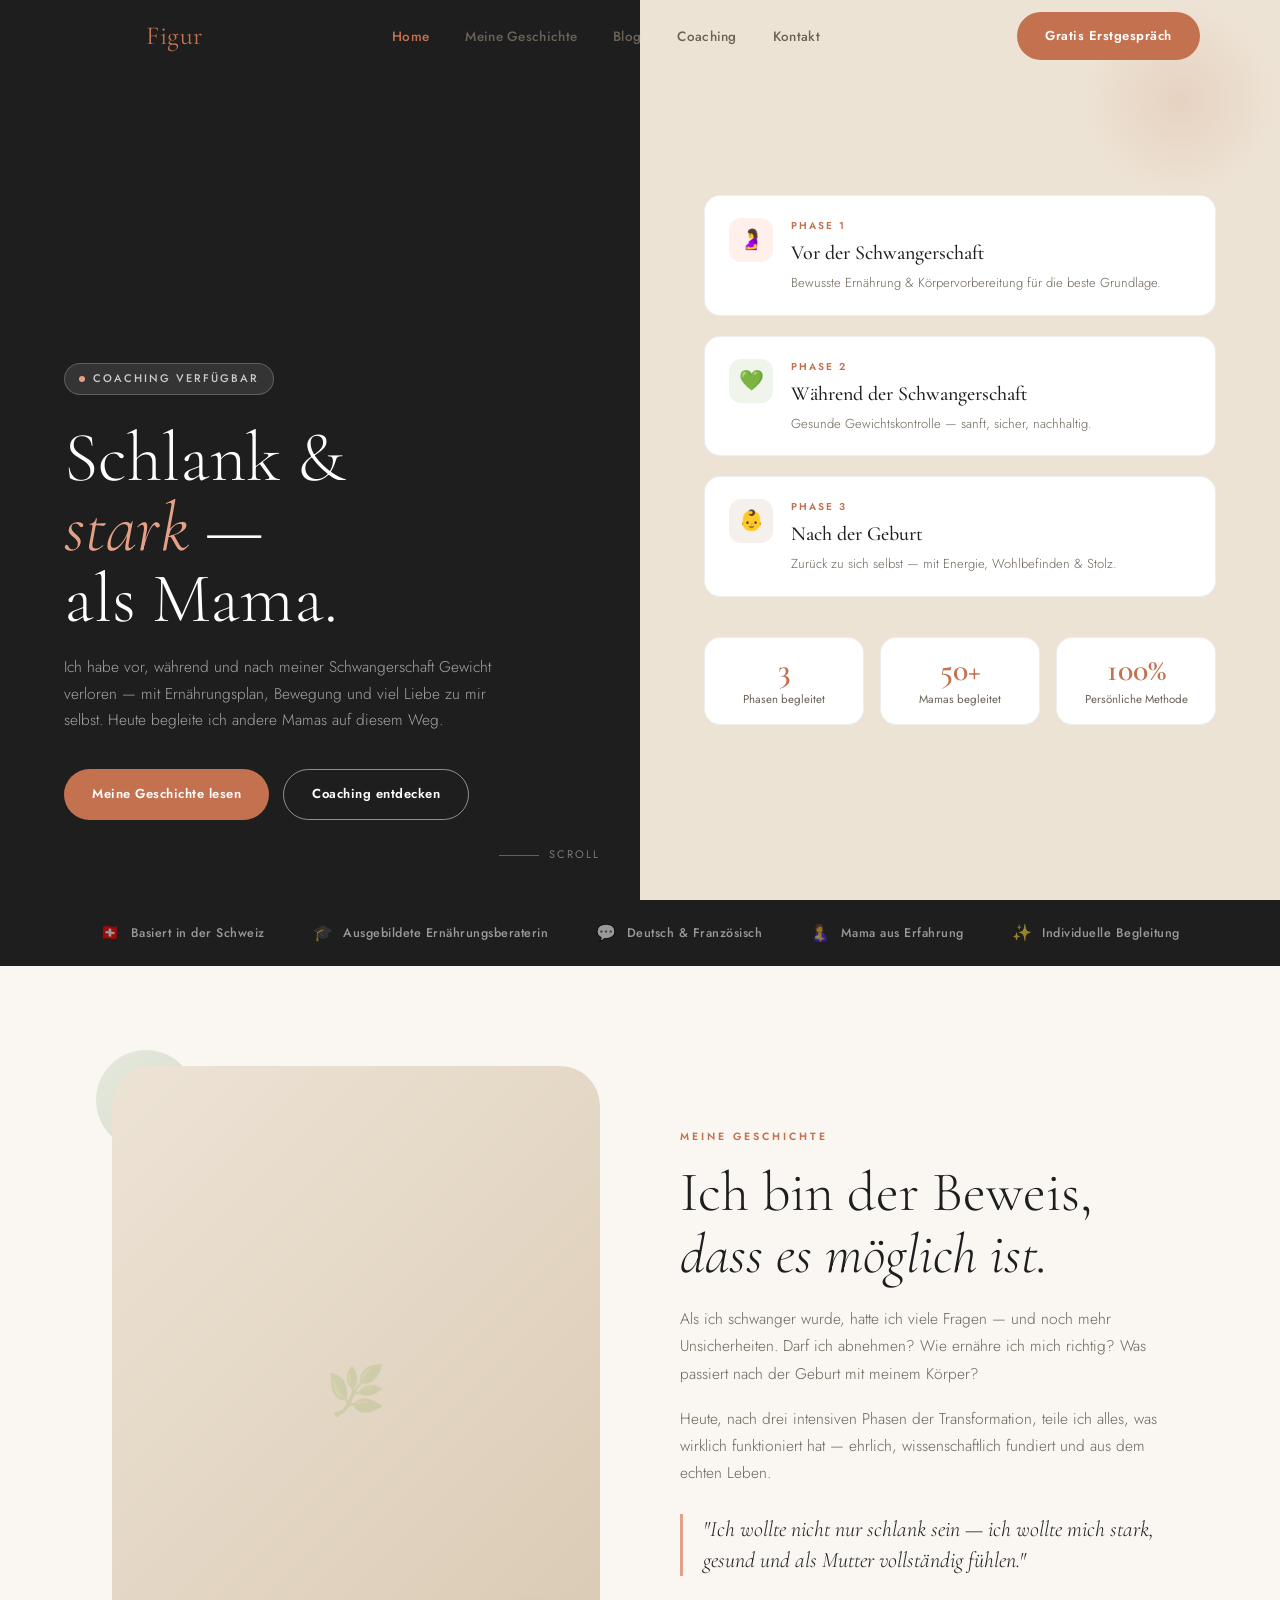
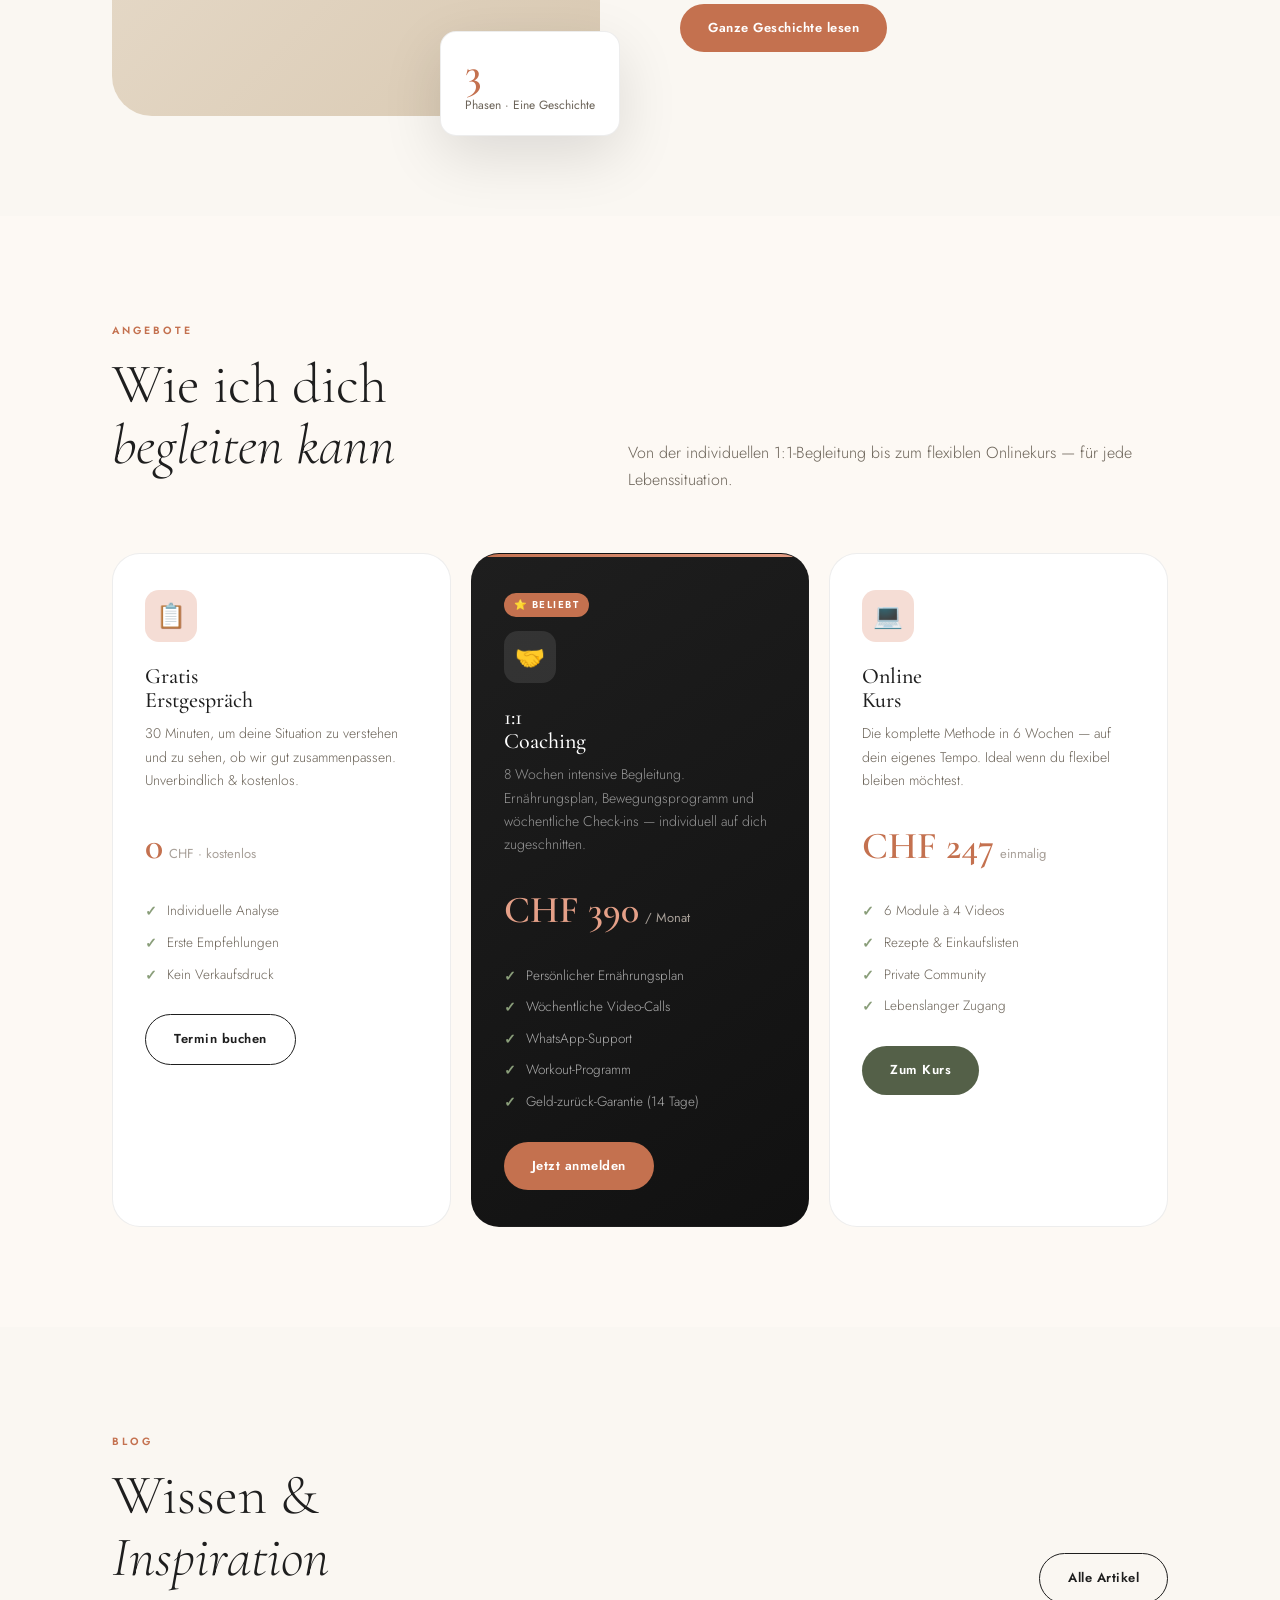
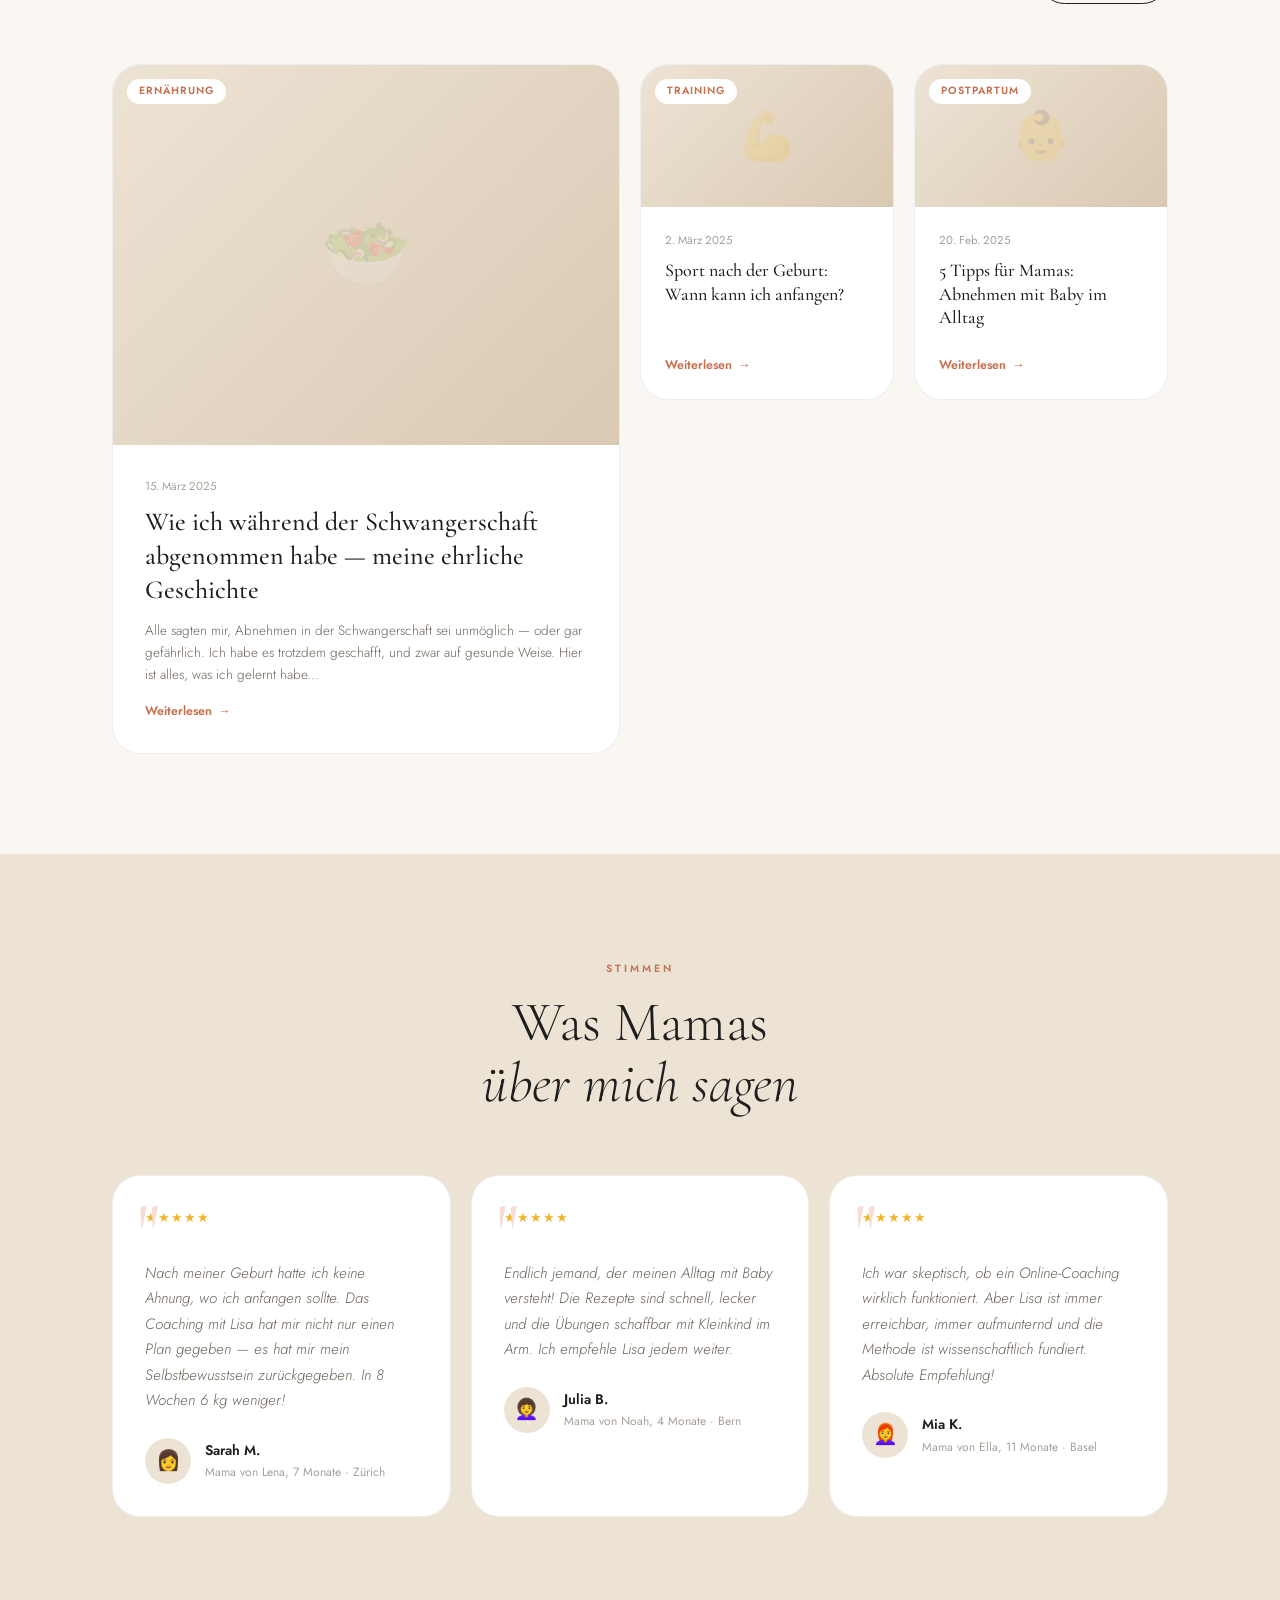
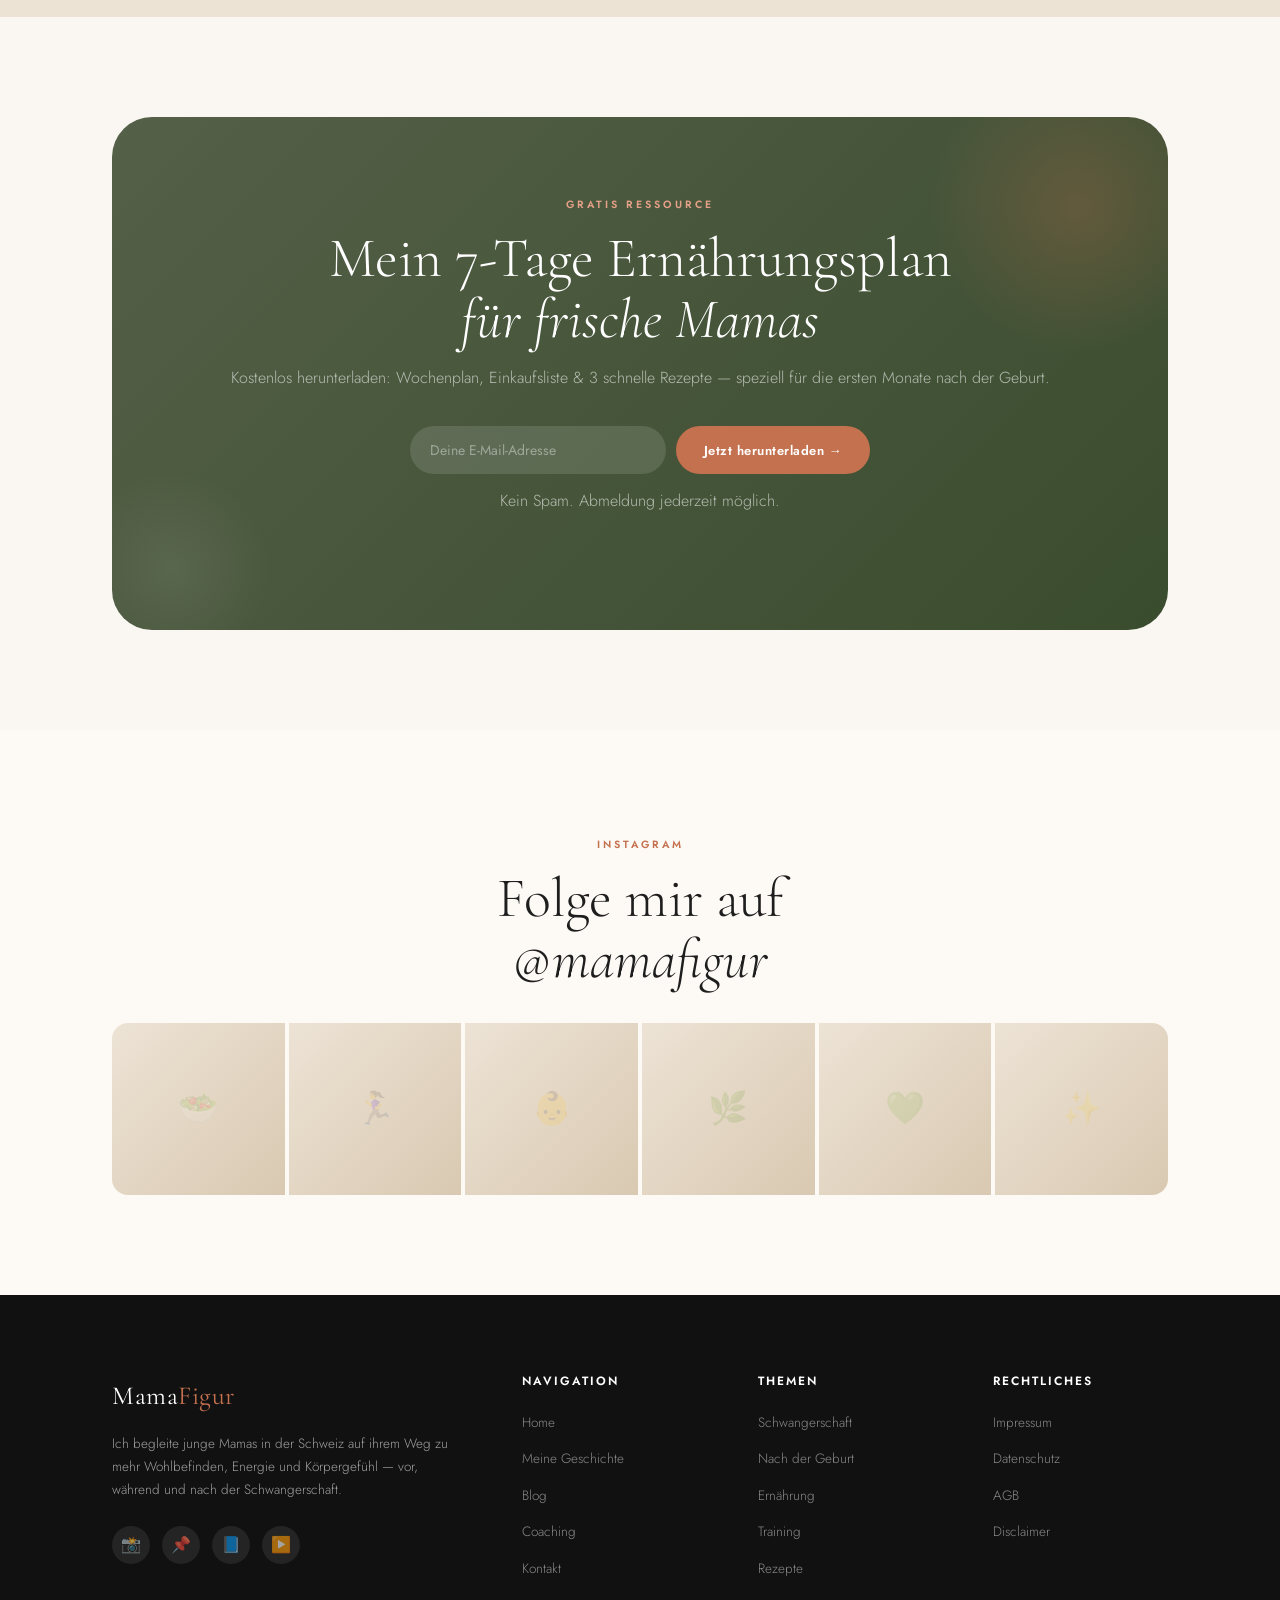
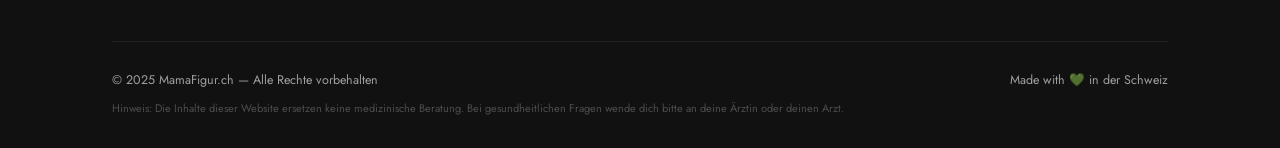
==== index.html @ 67e31ccb "unzip" ====
<!DOCTYPE html>
<html lang="de">
<head>
  <meta charset="UTF-8" />
  <meta name="viewport" content="width=device-width, initial-scale=1.0" />
  <title>MamaFigur.ch — Gesund abnehmen vor, während & nach der Schwangerschaft</title>
  <meta name="description" content="Wie ich vor, während und nach der Schwangerschaft abgenommen habe – und wie ich andere Mamas dabei begleite. Coaching & Onlinekurse für junge Mamas in der Schweiz." />
  <meta name="keywords" content="abnehmen schwangerschaft, nach geburt abnehmen, postpartum coaching, mama abnehmen schweiz, MamaFigur" />
  <meta property="og:title" content="MamaFigur.ch — Deine Begleiterin für Gewichtsverlust rund um die Schwangerschaft" />
  <meta property="og:description" content="Meine persönliche Geschichte: Von Körpergefühl bis Selfcare – vor, während & nach der Schwangerschaft." />
  <meta property="og:type" content="website" />
  <link rel="canonical" href="https://mamafigur.ch/" />
  <link rel="stylesheet" href="css/style.css" />
  <link rel="preconnect" href="https://fonts.googleapis.com" />
</head>
<body>

<!-- ══ NAVIGATION ══ -->
<nav class="nav" id="nav">
  <div class="nav__inner">
    <a href="index.html" class="nav__logo">Mama<span>Figur</span></a>
    <ul class="nav__links">
      <li><a href="index.html">Home</a></li>
      <li><a href="meine-geschichte.html">Meine Geschichte</a></li>
      <li><a href="blog.html">Blog</a></li>
      <li><a href="coaching.html">Coaching</a></li>
      <li><a href="kontakt.html">Kontakt</a></li>
    </ul>
    <a href="coaching.html" class="btn btn--primary nav__cta">Gratis Erstgespräch</a>
    <button class="nav__hamburger" aria-label="Menu">
      <span></span><span></span><span></span>
    </button>
  </div>
</nav>

<!-- MOBILE MENU -->
<div class="mobile-menu">
  <button class="mobile-menu__close">✕</button>
  <a href="index.html">Home</a>
  <a href="meine-geschichte.html">Meine Geschichte</a>
  <a href="blog.html">Blog</a>
  <a href="coaching.html">Coaching</a>
  <a href="kontakt.html">Kontakt</a>
</div>

<!-- ══ HERO ══ -->
<section class="hero">
  <div class="hero__left">
    <div class="hero__left-content fade-up">
      <div class="hero__tag">
        <span class="hero__tag-dot"></span>
        <span>Coaching verfügbar</span>
      </div>
      <h1 class="hero__title">
        Schlank &<br><em>stark</em> —<br>als Mama.
      </h1>
      <p class="hero__subtitle">
        Ich habe vor, während und nach meiner Schwangerschaft Gewicht verloren — mit Ernährungsplan, Bewegung und viel Liebe zu mir selbst. Heute begleite ich andere Mamas auf diesem Weg.
      </p>
      <div class="hero__actions">
        <a href="meine-geschichte.html" class="btn btn--primary">Meine Geschichte lesen</a>
        <a href="coaching.html" class="btn btn--outline-white">Coaching entdecken</a>
      </div>
    </div>
    <div class="hero__scroll">
      <div class="hero__scroll-line"></div>
      <span>Scroll</span>
    </div>
  </div>

  <div class="hero__right">
    <div class="hero__phases" data-reveal>
      <div class="phase">
        <div class="phase__icon">🤰</div>
        <div>
          <div class="phase__label">Phase 1</div>
          <div class="phase__title">Vor der Schwangerschaft</div>
          <div class="phase__desc">Bewusste Ernährung & Körpervorbereitung für die beste Grundlage.</div>
        </div>
      </div>
      <div class="phase">
        <div class="phase__icon">💚</div>
        <div>
          <div class="phase__label">Phase 2</div>
          <div class="phase__title">Während der Schwangerschaft</div>
          <div class="phase__desc">Gesunde Gewichtskontrolle — sanft, sicher, nachhaltig.</div>
        </div>
      </div>
      <div class="phase">
        <div class="phase__icon">👶</div>
        <div>
          <div class="phase__label">Phase 3</div>
          <div class="phase__title">Nach der Geburt</div>
          <div class="phase__desc">Zurück zu sich selbst — mit Energie, Wohlbefinden & Stolz.</div>
        </div>
      </div>
    </div>
    <div class="hero__stats">
      <div class="hero__stat">
        <div class="hero__stat-num" data-count="3" data-suffix="">3</div>
        <div class="hero__stat-label">Phasen begleitet</div>
      </div>
      <div class="hero__stat">
        <div class="hero__stat-num" data-count="50" data-suffix="+">50+</div>
        <div class="hero__stat-label">Mamas begleitet</div>
      </div>
      <div class="hero__stat">
        <div class="hero__stat-num" data-count="100" data-suffix="%">100%</div>
        <div class="hero__stat-label">Persönliche Methode</div>
      </div>
    </div>
  </div>
</section>

<!-- ══ TRUST BAR ══ -->
<div class="trust-bar">
  <div class="trust-item"><span>🇨🇭</span><span>Basiert in der Schweiz</span></div>
  <div class="trust-item"><span>🎓</span><span>Ausgebildete Ernährungsberaterin</span></div>
  <div class="trust-item"><span>💬</span><span>Deutsch & Französisch</span></div>
  <div class="trust-item"><span>🤱</span><span>Mama aus Erfahrung</span></div>
  <div class="trust-item"><span>✨</span><span>Individuelle Begleitung</span></div>
</div>

<!-- ══ STORY TEASER ══ -->
<section class="section">
  <div class="container">
    <div class="story-grid">
      <div class="story-image" data-reveal>
        <div class="story-image__accent"></div>
        <div class="story-image__main">
          <div class="img-placeholder">🌿</div>
        </div>
        <div class="story-image__badge">
          <div class="story-image__badge-num">3</div>
          <div class="story-image__badge-text">Phasen · Eine Geschichte</div>
        </div>
      </div>
      <div class="story-content" data-reveal data-delay="150">
        <span class="label">Meine Geschichte</span>
        <h2>Ich bin der Beweis,<br><em>dass es möglich ist.</em></h2>
        <p>Als ich schwanger wurde, hatte ich viele Fragen — und noch mehr Unsicherheiten. Darf ich abnehmen? Wie ernähre ich mich richtig? Was passiert nach der Geburt mit meinem Körper?</p>
        <p>Heute, nach drei intensiven Phasen der Transformation, teile ich alles, was wirklich funktioniert hat — ehrlich, wissenschaftlich fundiert und aus dem echten Leben.</p>
        <div class="story-quote">
          <p>"Ich wollte nicht nur schlank sein — ich wollte mich stark, gesund und als Mutter vollständig fühlen."</p>
        </div>
        <a href="meine-geschichte.html" class="btn btn--primary">Ganze Geschichte lesen</a>
      </div>
    </div>
  </div>
</section>

<!-- ══ SERVICES ══ -->
<section class="section section--alt" id="coaching">
  <div class="container">
    <div class="services-header">
      <div>
        <span class="label">Angebote</span>
        <h2 class="section-title" style="margin-top:12px">Wie ich dich<br><em>begleiten kann</em></h2>
      </div>
      <p class="section-subtitle">Von der individuellen 1:1-Begleitung bis zum flexiblen Onlinekurs — für jede Lebenssituation.</p>
    </div>
    <div class="services-grid">
      <div class="service-card" data-reveal>
        <div class="service-icon">📋</div>
        <h3>Gratis<br>Erstgespräch</h3>
        <p>30 Minuten, um deine Situation zu verstehen und zu sehen, ob wir gut zusammenpassen. Unverbindlich & kostenlos.</p>
        <div class="service-price">
          <span class="service-price__amount">0</span>
          <span class="service-price__period">CHF · kostenlos</span>
        </div>
        <ul class="service-features">
          <li class="service-feature">Individuelle Analyse</li>
          <li class="service-feature">Erste Empfehlungen</li>
          <li class="service-feature">Kein Verkaufsdruck</li>
        </ul>
        <a href="kontakt.html" class="btn btn--outline">Termin buchen</a>
      </div>

      <div class="service-card service-card--featured" data-reveal data-delay="100">
        <span class="service-badge">⭐ Beliebt</span>
        <div class="service-icon">🤝</div>
        <h3>1:1<br>Coaching</h3>
        <p>8 Wochen intensive Begleitung. Ernährungsplan, Bewegungsprogramm und wöchentliche Check-ins — individuell auf dich zugeschnitten.</p>
        <div class="service-price">
          <span class="service-price__amount">CHF 390</span>
          <span class="service-price__period">/ Monat</span>
        </div>
        <ul class="service-features">
          <li class="service-feature">Persönlicher Ernährungsplan</li>
          <li class="service-feature">Wöchentliche Video-Calls</li>
          <li class="service-feature">WhatsApp-Support</li>
          <li class="service-feature">Workout-Programm</li>
          <li class="service-feature">Geld-zurück-Garantie (14 Tage)</li>
        </ul>
        <a href="coaching.html" class="btn btn--primary">Jetzt anmelden</a>
      </div>

      <div class="service-card" data-reveal data-delay="200">
        <div class="service-icon">💻</div>
        <h3>Online<br>Kurs</h3>
        <p>Die komplette Methode in 6 Wochen — auf dein eigenes Tempo. Ideal wenn du flexibel bleiben möchtest.</p>
        <div class="service-price">
          <span class="service-price__amount">CHF 247</span>
          <span class="service-price__period">einmalig</span>
        </div>
        <ul class="service-features">
          <li class="service-feature">6 Module à 4 Videos</li>
          <li class="service-feature">Rezepte & Einkaufslisten</li>
          <li class="service-feature">Private Community</li>
          <li class="service-feature">Lebenslanger Zugang</li>
        </ul>
        <a href="coaching.html" class="btn btn--sage">Zum Kurs</a>
      </div>
    </div>
  </div>
</section>

<!-- ══ BLOG PREVIEW ══ -->
<section class="section">
  <div class="container">
    <div class="section-header" style="display:flex;justify-content:space-between;align-items:flex-end;">
      <div>
        <span class="label">Blog</span>
        <h2 class="section-title" style="margin-top:12px">Wissen &<br><em>Inspiration</em></h2>
      </div>
      <a href="blog.html" class="btn btn--outline">Alle Artikel</a>
    </div>
    <div class="blog-grid">
      <div class="blog-card blog-card--featured" data-reveal>
        <div class="blog-card__image">
          <div class="img-placeholder" style="font-size:72px">🥗</div>
          <span class="blog-card__cat">Ernährung</span>
        </div>
        <div class="blog-card__body">
          <div class="blog-card__date">15. März 2025</div>
          <h3>Wie ich während der Schwangerschaft abgenommen habe — meine ehrliche Geschichte</h3>
          <p>Alle sagten mir, Abnehmen in der Schwangerschaft sei unmöglich — oder gar gefährlich. Ich habe es trotzdem geschafft, und zwar auf gesunde Weise. Hier ist alles, was ich gelernt habe...</p>
          <a href="blog.html" class="blog-card__link">Weiterlesen</a>
        </div>
      </div>
      <div class="blog-card" data-reveal data-delay="100">
        <div class="blog-card__image" style="aspect-ratio:16/9">
          <div class="img-placeholder" style="font-size:48px">💪</div>
          <span class="blog-card__cat">Training</span>
        </div>
        <div class="blog-card__body">
          <div class="blog-card__date">2. März 2025</div>
          <h3>Sport nach der Geburt: Wann kann ich anfangen?</h3>
          <a href="blog.html" class="blog-card__link">Weiterlesen</a>
        </div>
      </div>
      <div class="blog-card" data-reveal data-delay="200">
        <div class="blog-card__image" style="aspect-ratio:16/9">
          <div class="img-placeholder" style="font-size:48px">👶</div>
          <span class="blog-card__cat">Postpartum</span>
        </div>
        <div class="blog-card__body">
          <div class="blog-card__date">20. Feb. 2025</div>
          <h3>5 Tipps für Mamas: Abnehmen mit Baby im Alltag</h3>
          <a href="blog.html" class="blog-card__link">Weiterlesen</a>
        </div>
      </div>
    </div>
  </div>
</section>

<!-- ══ TESTIMONIALS ══ -->
<section class="section section--sand">
  <div class="container">
    <div class="section-header text-center">
      <span class="label">Stimmen</span>
      <h2 class="section-title" style="margin-top:12px">Was Mamas<br><em>über mich sagen</em></h2>
    </div>
    <div class="testimonials-track">
      <div class="testimonial" data-reveal>
        <div class="testimonial__stars">★★★★★</div>
        <p class="testimonial__text">Nach meiner Geburt hatte ich keine Ahnung, wo ich anfangen sollte. Das Coaching mit Lisa hat mir nicht nur einen Plan gegeben — es hat mir mein Selbstbewusstsein zurückgegeben. In 8 Wochen 6 kg weniger!</p>
        <div class="testimonial__author">
          <div class="testimonial__avatar">👩</div>
          <div>
            <div class="testimonial__name">Sarah M.</div>
            <div class="testimonial__meta">Mama von Lena, 7 Monate · Zürich</div>
          </div>
        </div>
      </div>
      <div class="testimonial" data-reveal data-delay="100">
        <div class="testimonial__stars">★★★★★</div>
        <p class="testimonial__text">Endlich jemand, der meinen Alltag mit Baby versteht! Die Rezepte sind schnell, lecker und die Übungen schaffbar mit Kleinkind im Arm. Ich empfehle Lisa jedem weiter.</p>
        <div class="testimonial__author">
          <div class="testimonial__avatar">👩‍🦱</div>
          <div>
            <div class="testimonial__name">Julia B.</div>
            <div class="testimonial__meta">Mama von Noah, 4 Monate · Bern</div>
          </div>
        </div>
      </div>
      <div class="testimonial" data-reveal data-delay="200">
        <div class="testimonial__stars">★★★★★</div>
        <p class="testimonial__text">Ich war skeptisch, ob ein Online-Coaching wirklich funktioniert. Aber Lisa ist immer erreichbar, immer aufmunternd und die Methode ist wissenschaftlich fundiert. Absolute Empfehlung!</p>
        <div class="testimonial__author">
          <div class="testimonial__avatar">👩‍🦰</div>
          <div>
            <div class="testimonial__name">Mia K.</div>
            <div class="testimonial__meta">Mama von Ella, 11 Monate · Basel</div>
          </div>
        </div>
      </div>
    </div>
  </div>
</section>

<!-- ══ EMAIL OPTIN ══ -->
<section class="section">
  <div class="container">
    <div class="optin" data-reveal>
      <span class="label">Gratis Ressource</span>
      <h2>Mein 7-Tage Ernährungsplan<br><em>für frische Mamas</em></h2>
      <p>Kostenlos herunterladen: Wochenplan, Einkaufsliste & 3 schnelle Rezepte — speziell für die ersten Monate nach der Geburt.</p>
      <form class="optin-form" onsubmit="return false;">
        <input type="email" placeholder="Deine E-Mail-Adresse" required />
        <button type="submit" class="btn btn--primary">Jetzt herunterladen →</button>
      </form>
      <p class="optin-note">Kein Spam. Abmeldung jederzeit möglich.</p>
    </div>
  </div>
</section>

<!-- ══ INSTAGRAM ══ -->
<section class="section section--alt">
  <div class="container">
    <div class="section-header text-center" style="margin-bottom:32px;">
      <span class="label">Instagram</span>
      <h2 style="margin-top:12px">Folge mir auf<br><em>@mamafigur</em></h2>
    </div>
    <div class="insta-grid">
      <div class="insta-item"><div class="img-placeholder" style="font-size:32px">🥗</div><div class="insta-item__overlay"><span>❤️</span></div></div>
      <div class="insta-item"><div class="img-placeholder" style="font-size:32px">🏃‍♀️</div><div class="insta-item__overlay"><span>❤️</span></div></div>
      <div class="insta-item"><div class="img-placeholder" style="font-size:32px">👶</div><div class="insta-item__overlay"><span>❤️</span></div></div>
      <div class="insta-item"><div class="img-placeholder" style="font-size:32px">🌿</div><div class="insta-item__overlay"><span>❤️</span></div></div>
      <div class="insta-item"><div class="img-placeholder" style="font-size:32px">💚</div><div class="insta-item__overlay"><span>❤️</span></div></div>
      <div class="insta-item"><div class="img-placeholder" style="font-size:32px">✨</div><div class="insta-item__overlay"><span>❤️</span></div></div>
    </div>
  </div>
</section>

<!-- ══ FOOTER ══ -->
<footer class="footer">
  <div class="container">
    <div class="footer__grid">
      <div class="footer__brand">
        <a href="index.html" class="nav__logo">Mama<span style="color:var(--terra)">Figur</span></a>
        <p>Ich begleite junge Mamas in der Schweiz auf ihrem Weg zu mehr Wohlbefinden, Energie und Körpergefühl — vor, während und nach der Schwangerschaft.</p>
        <div class="footer__social">
          <a href="#" title="Instagram">📸</a>
          <a href="#" title="Pinterest">📌</a>
          <a href="#" title="Facebook">📘</a>
          <a href="#" title="YouTube">▶️</a>
        </div>
      </div>
      <div class="footer__col">
        <h4>Navigation</h4>
        <ul>
          <li><a href="index.html">Home</a></li>
          <li><a href="meine-geschichte.html">Meine Geschichte</a></li>
          <li><a href="blog.html">Blog</a></li>
          <li><a href="coaching.html">Coaching</a></li>
          <li><a href="kontakt.html">Kontakt</a></li>
        </ul>
      </div>
      <div class="footer__col">
        <h4>Themen</h4>
        <ul>
          <li><a href="blog.html">Schwangerschaft</a></li>
          <li><a href="blog.html">Nach der Geburt</a></li>
          <li><a href="blog.html">Ernährung</a></li>
          <li><a href="blog.html">Training</a></li>
          <li><a href="blog.html">Rezepte</a></li>
        </ul>
      </div>
      <div class="footer__col">
        <h4>Rechtliches</h4>
        <ul>
          <li><a href="kontakt.html">Impressum</a></li>
          <li><a href="kontakt.html">Datenschutz</a></li>
          <li><a href="kontakt.html">AGB</a></li>
          <li><a href="kontakt.html">Disclaimer</a></li>
        </ul>
      </div>
    </div>
    <div class="footer__bottom">
      <span>© 2025 MamaFigur.ch — Alle Rechte vorbehalten</span>
      <span>Made with 💚 in der Schweiz</span>
    </div>
    <p class="footer__disclaimer">Hinweis: Die Inhalte dieser Website ersetzen keine medizinische Beratung. Bei gesundheitlichen Fragen wende dich bitte an deine Ärztin oder deinen Arzt.</p>
  </div>
</footer>

<script src="js/main.js"></script>
</body>
</html>
---- css/style.css ----
/* =============================================
   MAMAFIGUR.CH — Main Stylesheet
   Aesthetic: Organic Luxury · Warm Editorial
   ============================================= */

@import url('https://fonts.googleapis.com/css2?family=Cormorant+Garamond:ital,wght@0,300;0,400;0,600;1,300;1,400&family=Jost:wght@300;400;500;600&display=swap');

:root {
  --cream:        #FAF7F2;
  --warm-white:   #FDF9F4;
  --sand:         #EDE3D5;
  --sand-dark:    #D9C9B2;
  --sage:         #8A9E7A;
  --sage-light:   #B4C9A5;
  --sage-dark:    #546048;
  --terra:        #C4714F;
  --terra-light:  #E5A088;
  --terra-pale:   #F5DDD5;
  --charcoal:     #1E1E1E;
  --dark:         #2A2A2A;
  --mid:          #6B6358;
  --light:        #A8A099;
  --border:       rgba(0,0,0,0.07);

  --font-display: 'Cormorant Garamond', serif;
  --font-body:    'Jost', sans-serif;

  --radius-sm:    8px;
  --radius-md:    16px;
  --radius-lg:    28px;
  --radius-xl:    40px;

  --shadow-sm:    0 2px 12px rgba(0,0,0,0.06);
  --shadow-md:    0 8px 32px rgba(0,0,0,0.09);
  --shadow-lg:    0 20px 60px rgba(0,0,0,0.12);

  --transition:   0.3s cubic-bezier(0.4, 0, 0.2, 1);
}

/* ── RESET & BASE ── */
*, *::before, *::after { margin: 0; padding: 0; box-sizing: border-box; }

html { scroll-behavior: smooth; font-size: 16px; }

body {
  font-family: var(--font-body);
  background: var(--cream);
  color: var(--charcoal);
  line-height: 1.6;
  -webkit-font-smoothing: antialiased;
}

img { max-width: 100%; display: block; }
a  { color: inherit; text-decoration: none; }
ul { list-style: none; }

/* ── UTILITIES ── */
.container { max-width: 1120px; margin: 0 auto; padding: 0 32px; }
.container--narrow { max-width: 780px; }
.text-center { text-align: center; }
.text-sage { color: var(--sage-dark); }
.text-terra { color: var(--terra); }

/* ── TYPOGRAPHY ── */
.label {
  font-family: var(--font-body);
  font-size: 10.5px;
  font-weight: 600;
  letter-spacing: 3px;
  text-transform: uppercase;
  color: var(--terra);
}

h1, h2, h3, h4 { font-family: var(--font-display); line-height: 1.1; }

h1 { font-size: clamp(48px, 7vw, 90px); font-weight: 300; }
h2 { font-size: clamp(34px, 4.5vw, 56px); font-weight: 300; }
h3 { font-size: clamp(22px, 2.5vw, 30px); font-weight: 400; }

.section-title { margin-bottom: 16px; }
.section-subtitle {
  font-size: 16px;
  color: var(--mid);
  font-weight: 300;
  line-height: 1.7;
  max-width: 540px;
}

/* ── BUTTONS ── */
.btn {
  display: inline-flex;
  align-items: center;
  gap: 10px;
  padding: 14px 28px;
  border-radius: 50px;
  font-family: var(--font-body);
  font-size: 13px;
  font-weight: 600;
  letter-spacing: 0.5px;
  cursor: pointer;
  border: none;
  transition: var(--transition);
  text-decoration: none;
}
.btn--primary {
  background: var(--terra);
  color: white;
}
.btn--primary:hover {
  background: #b05d3d;
  transform: translateY(-1px);
  box-shadow: 0 8px 24px rgba(196,113,79,0.35);
}
.btn--outline {
  background: transparent;
  color: var(--charcoal);
  border: 1.5px solid var(--charcoal);
}
.btn--outline:hover {
  background: var(--charcoal);
  color: white;
}
.btn--outline-white {
  background: transparent;
  color: white;
  border: 1.5px solid rgba(255,255,255,0.5);
}
.btn--outline-white:hover {
  background: rgba(255,255,255,0.15);
  border-color: white;
}
.btn--sage {
  background: var(--sage-dark);
  color: white;
}
.btn--sage:hover {
  background: #3d4a30;
  transform: translateY(-1px);
}
.btn svg { width: 16px; height: 16px; }

/* ── NAVIGATION ── */
.nav {
  position: fixed;
  top: 0; left: 0; right: 0;
  z-index: 100;
  padding: 0 32px;
  transition: var(--transition);
}
.nav.scrolled {
  background: rgba(250,247,242,0.95);
  backdrop-filter: blur(16px);
  border-bottom: 1px solid var(--border);
  box-shadow: var(--shadow-sm);
}
.nav__inner {
  max-width: 1120px;
  margin: 0 auto;
  height: 72px;
  display: flex;
  align-items: center;
  justify-content: space-between;
}
.nav__logo {
  font-family: var(--font-display);
  font-size: 26px;
  font-weight: 400;
  color: var(--charcoal);
  letter-spacing: 0.5px;
}
.nav__logo span { color: var(--terra); }
.nav__links {
  display: flex;
  align-items: center;
  gap: 36px;
}
.nav__links a {
  font-size: 13.5px;
  font-weight: 500;
  color: var(--mid);
  letter-spacing: 0.3px;
  transition: color var(--transition);
}
.nav__links a:hover { color: var(--charcoal); }
.nav__links a.active { color: var(--terra); }
.nav__cta { margin-left: 8px; }
.nav__hamburger {
  display: none;
  flex-direction: column;
  gap: 5px;
  cursor: pointer;
  background: none;
  border: none;
  padding: 4px;
}
.nav__hamburger span {
  display: block;
  width: 22px;
  height: 1.5px;
  background: var(--charcoal);
  transition: var(--transition);
}

/* ── MOBILE MENU ── */
.mobile-menu {
  display: none;
  position: fixed;
  inset: 0;
  background: var(--warm-white);
  z-index: 99;
  flex-direction: column;
  align-items: center;
  justify-content: center;
  gap: 32px;
}
.mobile-menu.open { display: flex; }
.mobile-menu a {
  font-family: var(--font-display);
  font-size: 36px;
  font-weight: 300;
  color: var(--charcoal);
  transition: color var(--transition);
}
.mobile-menu a:hover { color: var(--terra); }
.mobile-menu__close {
  position: absolute;
  top: 24px; right: 32px;
  background: none;
  border: none;
  font-size: 28px;
  cursor: pointer;
  color: var(--mid);
}

/* ── HERO ── */
.hero {
  min-height: 100vh;
  display: grid;
  grid-template-columns: 1fr 1fr;
  position: relative;
  overflow: hidden;
}
.hero__left {
  background: var(--charcoal);
  display: flex;
  flex-direction: column;
  justify-content: flex-end;
  padding: 80px 64px 80px;
  position: relative;
  overflow: hidden;
}
.hero__left::before {
  content: '';
  position: absolute;
  top: 0; left: 0; right: 0; bottom: 0;
  background: url('../images/hero-bg.jpg') center/cover no-repeat;
  opacity: 0.35;
}
.hero__left::after {
  content: '';
  position: absolute;
  bottom: 0; left: 0; right: 0;
  height: 60%;
  background: linear-gradient(to top, rgba(30,30,30,0.9) 0%, transparent 100%);
}
.hero__left-content { position: relative; z-index: 2; }
.hero__tag {
  display: inline-flex;
  align-items: center;
  gap: 8px;
  background: rgba(255,255,255,0.1);
  border: 1px solid rgba(255,255,255,0.2);
  padding: 6px 14px;
  border-radius: 20px;
  margin-bottom: 28px;
}
.hero__tag span {
  font-size: 11px;
  letter-spacing: 2px;
  text-transform: uppercase;
  color: rgba(255,255,255,0.75);
  font-weight: 500;
}
.hero__tag-dot {
  width: 6px; height: 6px;
  border-radius: 50%;
  background: var(--terra-light);
  animation: pulse 2s infinite;
}
@keyframes pulse {
  0%, 100% { opacity: 1; transform: scale(1); }
  50% { opacity: 0.5; transform: scale(0.8); }
}
.hero__title {
  font-family: var(--font-display);
  font-size: clamp(52px, 5.5vw, 82px);
  font-weight: 300;
  color: white;
  line-height: 1.0;
  margin-bottom: 20px;
}
.hero__title em {
  font-style: italic;
  color: var(--terra-light);
}
.hero__subtitle {
  font-size: 15.5px;
  color: rgba(255,255,255,0.6);
  font-weight: 300;
  line-height: 1.7;
  margin-bottom: 36px;
  max-width: 440px;
}
.hero__actions {
  display: flex;
  gap: 14px;
  flex-wrap: wrap;
}
.hero__scroll {
  position: absolute;
  bottom: 36px;
  right: 40px;
  z-index: 2;
  display: flex;
  align-items: center;
  gap: 10px;
  color: rgba(255,255,255,0.4);
  font-size: 11px;
  letter-spacing: 2px;
  text-transform: uppercase;
}
.hero__scroll-line {
  width: 40px;
  height: 1px;
  background: rgba(255,255,255,0.3);
  position: relative;
  overflow: hidden;
}
.hero__scroll-line::after {
  content: '';
  position: absolute;
  left: -100%; top: 0;
  width: 100%; height: 100%;
  background: var(--terra-light);
  animation: scrollLine 2s infinite;
}
@keyframes scrollLine {
  to { left: 100%; }
}

.hero__right {
  background: var(--sand);
  display: flex;
  flex-direction: column;
  justify-content: center;
  padding: 100px 64px 80px;
  position: relative;
}
.hero__right::before {
  content: '';
  position: absolute;
  top: 0; right: 0;
  width: 200px; height: 200px;
  background: radial-gradient(circle, rgba(196,113,79,0.15) 0%, transparent 70%);
}
.hero__phases {
  display: flex;
  flex-direction: column;
  gap: 20px;
  margin-bottom: 40px;
}
.phase {
  display: flex;
  gap: 18px;
  align-items: flex-start;
  padding: 22px 24px;
  background: white;
  border-radius: var(--radius-md);
  border: 1px solid var(--border);
  transition: var(--transition);
  cursor: default;
}
.phase:hover {
  box-shadow: var(--shadow-md);
  transform: translateX(4px);
}
.phase__icon {
  width: 44px;
  height: 44px;
  border-radius: 12px;
  display: flex;
  align-items: center;
  justify-content: center;
  font-size: 20px;
  flex-shrink: 0;
}
.phase:nth-child(1) .phase__icon { background: #FFF0EB; }
.phase:nth-child(2) .phase__icon { background: #EFF5EB; }
.phase:nth-child(3) .phase__icon { background: #F5F0EB; }
.phase__label {
  font-size: 10px;
  letter-spacing: 2px;
  text-transform: uppercase;
  color: var(--terra);
  font-weight: 600;
  margin-bottom: 3px;
}
.phase__title {
  font-family: var(--font-display);
  font-size: 20px;
  font-weight: 500;
  margin-bottom: 4px;
}
.phase__desc {
  font-size: 13px;
  color: var(--mid);
  font-weight: 300;
  line-height: 1.5;
}
.hero__stats {
  display: grid;
  grid-template-columns: repeat(3, 1fr);
  gap: 16px;
}
.hero__stat {
  text-align: center;
  padding: 16px;
  background: white;
  border-radius: var(--radius-md);
  border: 1px solid var(--border);
}
.hero__stat-num {
  font-family: var(--font-display);
  font-size: 32px;
  font-weight: 600;
  color: var(--terra);
  line-height: 1;
  margin-bottom: 4px;
}
.hero__stat-label {
  font-size: 11.5px;
  color: var(--mid);
  font-weight: 400;
}

/* ── TRUST BAR ── */
.trust-bar {
  background: var(--charcoal);
  padding: 20px 32px;
  display: flex;
  align-items: center;
  justify-content: center;
  gap: 48px;
  overflow: hidden;
}
.trust-item {
  display: flex;
  align-items: center;
  gap: 10px;
  white-space: nowrap;
  color: rgba(255,255,255,0.55);
  font-size: 12.5px;
  font-weight: 500;
  letter-spacing: 0.5px;
}
.trust-item span:first-child { font-size: 16px; }

/* ── SECTION SPACING ── */
.section { padding: 100px 0; }
.section--alt { background: var(--warm-white); }
.section--dark { background: var(--charcoal); }
.section--sand { background: var(--sand); }
.section-header { margin-bottom: 60px; }

/* ── STORY SECTION ── */
.story-grid {
  display: grid;
  grid-template-columns: 1fr 1fr;
  gap: 80px;
  align-items: center;
}
.story-image {
  position: relative;
}
.story-image__main {
  width: 100%;
  aspect-ratio: 3/4;
  background: var(--sand);
  border-radius: var(--radius-xl);
  overflow: hidden;
  position: relative;
}
.story-image__main img {
  width: 100%; height: 100%;
  object-fit: cover;
}
.story-image__badge {
  position: absolute;
  bottom: -20px;
  right: -20px;
  background: white;
  border-radius: var(--radius-md);
  padding: 20px 24px;
  box-shadow: var(--shadow-lg);
  border: 1px solid var(--border);
}
.story-image__badge-num {
  font-family: var(--font-display);
  font-size: 42px;
  font-weight: 600;
  color: var(--terra);
  line-height: 1;
}
.story-image__badge-text {
  font-size: 12px;
  color: var(--mid);
  font-weight: 400;
  margin-top: 2px;
}
.story-image__accent {
  position: absolute;
  top: -16px;
  left: -16px;
  width: 100px;
  height: 100px;
  border-radius: 50%;
  background: linear-gradient(135deg, var(--sage-light), var(--sage));
  opacity: 0.3;
  z-index: -1;
}
.story-content .label { margin-bottom: 16px; display: block; }
.story-content h2 { margin-bottom: 20px; }
.story-content p {
  font-size: 15.5px;
  color: var(--mid);
  font-weight: 300;
  line-height: 1.75;
  margin-bottom: 18px;
}
.story-quote {
  border-left: 3px solid var(--terra-light);
  padding-left: 20px;
  margin: 28px 0;
}
.story-quote p {
  font-family: var(--font-display);
  font-size: 22px;
  font-style: italic;
  color: var(--charcoal);
  font-weight: 300;
  line-height: 1.4;
}

/* ── SERVICES ── */
.services-header {
  display: flex;
  justify-content: space-between;
  align-items: flex-end;
  margin-bottom: 60px;
}
.services-grid {
  display: grid;
  grid-template-columns: repeat(3, 1fr);
  gap: 20px;
}
.service-card {
  background: white;
  border-radius: var(--radius-lg);
  padding: 36px 32px;
  border: 1px solid var(--border);
  transition: var(--transition);
  position: relative;
  overflow: hidden;
}
.service-card::before {
  content: '';
  position: absolute;
  top: 0; left: 0; right: 0;
  height: 3px;
  background: linear-gradient(90deg, var(--terra), var(--terra-light));
  opacity: 0;
  transition: var(--transition);
}
.service-card:hover {
  box-shadow: var(--shadow-lg);
  transform: translateY(-4px);
}
.service-card:hover::before { opacity: 1; }
.service-card--featured {
  background: linear-gradient(145deg, var(--charcoal) 0%, #111 100%);
  border-color: transparent;
}
.service-card--featured::before {
  opacity: 1;
}
.service-icon {
  width: 52px; height: 52px;
  border-radius: 14px;
  display: flex; align-items: center; justify-content: center;
  font-size: 24px;
  margin-bottom: 22px;
}
.service-card:not(.service-card--featured) .service-icon {
  background: var(--terra-pale);
}
.service-card--featured .service-icon {
  background: rgba(255,255,255,0.1);
}
.service-badge {
  display: inline-block;
  background: var(--terra);
  color: white;
  font-size: 10px;
  letter-spacing: 1.5px;
  text-transform: uppercase;
  padding: 4px 10px;
  border-radius: 20px;
  margin-bottom: 14px;
  font-weight: 600;
}
.service-card h3 {
  font-size: 22px;
  margin-bottom: 10px;
  font-weight: 500;
}
.service-card--featured h3 { color: white; }
.service-card p {
  font-size: 14px;
  color: var(--mid);
  font-weight: 300;
  line-height: 1.65;
  margin-bottom: 24px;
}
.service-card--featured p { color: rgba(255,255,255,0.55); }
.service-price {
  display: flex;
  align-items: baseline;
  gap: 6px;
  margin-bottom: 24px;
}
.service-price__amount {
  font-family: var(--font-display);
  font-size: 38px;
  font-weight: 600;
  color: var(--terra);
}
.service-card--featured .service-price__amount { color: var(--terra-light); }
.service-price__period {
  font-size: 13px;
  color: var(--light);
}
.service-features {
  display: flex;
  flex-direction: column;
  gap: 9px;
  margin-bottom: 28px;
}
.service-feature {
  display: flex;
  gap: 10px;
  align-items: flex-start;
  font-size: 13.5px;
  color: var(--mid);
  font-weight: 300;
}
.service-card--featured .service-feature { color: rgba(255,255,255,0.65); }
.service-feature::before {
  content: '✓';
  color: var(--sage);
  font-weight: 700;
  flex-shrink: 0;
  margin-top: 1px;
}

/* ── BLOG GRID ── */
.blog-grid {
  display: grid;
  grid-template-columns: 2fr 1fr 1fr;
  gap: 20px;
}
.blog-card {
  background: white;
  border-radius: var(--radius-lg);
  overflow: hidden;
  border: 1px solid var(--border);
  transition: var(--transition);
  display: flex;
  flex-direction: column;
}
.blog-card:hover {
  box-shadow: var(--shadow-lg);
  transform: translateY(-3px);
}
.blog-card--featured { grid-row: span 2; }
.blog-card__image {
  aspect-ratio: 16/10;
  background: var(--sand);
  position: relative;
  overflow: hidden;
}
.blog-card--featured .blog-card__image { aspect-ratio: 4/3; }
.blog-card__image img {
  width: 100%; height: 100%;
  object-fit: cover;
  transition: transform 0.5s ease;
}
.blog-card:hover .blog-card__image img { transform: scale(1.05); }
.blog-card__cat {
  position: absolute;
  top: 14px; left: 14px;
  background: white;
  padding: 4px 12px;
  border-radius: 20px;
  font-size: 10.5px;
  font-weight: 600;
  letter-spacing: 1px;
  text-transform: uppercase;
  color: var(--terra);
}
.blog-card__body {
  padding: 24px;
  flex: 1;
  display: flex;
  flex-direction: column;
}
.blog-card--featured .blog-card__body { padding: 32px; }
.blog-card__date {
  font-size: 11.5px;
  color: var(--light);
  font-weight: 400;
  margin-bottom: 10px;
}
.blog-card h3 {
  font-size: 18px;
  font-weight: 500;
  line-height: 1.3;
  margin-bottom: 10px;
  flex: 1;
}
.blog-card--featured h3 { font-size: 26px; margin-bottom: 14px; }
.blog-card p {
  font-size: 13.5px;
  color: var(--mid);
  font-weight: 300;
  line-height: 1.6;
}
.blog-card__link {
  display: inline-flex;
  align-items: center;
  gap: 6px;
  font-size: 12.5px;
  font-weight: 600;
  color: var(--terra);
  margin-top: 16px;
  transition: gap var(--transition);
}
.blog-card__link:hover { gap: 10px; }
.blog-card__link::after { content: '→'; }

/* ── TESTIMONIALS ── */
.testimonials-track {
  display: grid;
  grid-template-columns: repeat(3, 1fr);
  gap: 20px;
}
.testimonial {
  background: white;
  border-radius: var(--radius-lg);
  padding: 32px;
  border: 1px solid var(--border);
  position: relative;
}
.testimonial::before {
  content: '"';
  font-family: var(--font-display);
  font-size: 80px;
  color: var(--terra-pale);
  position: absolute;
  top: 16px;
  left: 24px;
  line-height: 1;
}
.testimonial__text {
  font-size: 15px;
  color: var(--mid);
  font-weight: 300;
  line-height: 1.7;
  margin-top: 32px;
  margin-bottom: 24px;
  font-style: italic;
}
.testimonial__author {
  display: flex;
  align-items: center;
  gap: 14px;
}
.testimonial__avatar {
  width: 46px; height: 46px;
  border-radius: 50%;
  background: var(--sand);
  overflow: hidden;
  flex-shrink: 0;
  display: flex;
  align-items: center;
  justify-content: center;
  font-size: 20px;
}
.testimonial__name {
  font-weight: 600;
  font-size: 14px;
}
.testimonial__meta {
  font-size: 12px;
  color: var(--light);
  margin-top: 2px;
}
.testimonial__stars {
  color: #F0B429;
  font-size: 13px;
  letter-spacing: 1px;
  margin-bottom: 4px;
}

/* ── EMAIL OPTIN ── */
.optin {
  background: linear-gradient(135deg, var(--sage-dark) 0%, #3A4C2E 100%);
  padding: 80px;
  border-radius: var(--radius-xl);
  text-align: center;
  position: relative;
  overflow: hidden;
}
.optin::before {
  content: '';
  position: absolute;
  top: -60px; right: -60px;
  width: 300px; height: 300px;
  border-radius: 50%;
  background: radial-gradient(circle, rgba(196,113,79,0.25) 0%, transparent 70%);
}
.optin::after {
  content: '';
  position: absolute;
  bottom: -40px; left: -40px;
  width: 200px; height: 200px;
  border-radius: 50%;
  background: radial-gradient(circle, rgba(255,255,255,0.08) 0%, transparent 70%);
}
.optin > * { position: relative; z-index: 1; }
.optin .label { color: var(--terra-light); margin-bottom: 14px; display: block; }
.optin h2 { color: white; margin-bottom: 14px; }
.optin p { color: rgba(255,255,255,0.6); margin-bottom: 36px; font-size: 16px; font-weight: 300; }
.optin-form {
  display: flex;
  gap: 10px;
  max-width: 460px;
  margin: 0 auto;
}
.optin-form input {
  flex: 1;
  padding: 14px 20px;
  border-radius: 50px;
  border: none;
  font-family: var(--font-body);
  font-size: 14px;
  background: rgba(255,255,255,0.12);
  color: white;
  outline: none;
}
.optin-form input::placeholder { color: rgba(255,255,255,0.4); }
.optin-form input:focus { background: rgba(255,255,255,0.18); }
.optin-note {
  font-size: 12px;
  color: rgba(255,255,255,0.35);
  margin-top: 14px;
}

/* ── INSTAGRAM STRIP ── */
.insta-grid {
  display: grid;
  grid-template-columns: repeat(6, 1fr);
  gap: 4px;
  border-radius: var(--radius-md);
  overflow: hidden;
}
.insta-item {
  aspect-ratio: 1;
  background: var(--sand);
  position: relative;
  overflow: hidden;
  cursor: pointer;
}
.insta-item img { width: 100%; height: 100%; object-fit: cover; }
.insta-item__overlay {
  position: absolute;
  inset: 0;
  background: rgba(30,30,30,0.6);
  display: flex;
  align-items: center;
  justify-content: center;
  opacity: 0;
  transition: var(--transition);
}
.insta-item:hover .insta-item__overlay { opacity: 1; }
.insta-item__overlay span { font-size: 28px; }

/* ── FOOTER ── */
.footer {
  background: #111;
  color: rgba(255,255,255,0.6);
  padding: 80px 0 32px;
}
.footer__grid {
  display: grid;
  grid-template-columns: 2fr 1fr 1fr 1fr;
  gap: 60px;
  margin-bottom: 60px;
}
.footer__brand .nav__logo { color: white; margin-bottom: 16px; display: block; }
.footer__brand p {
  font-size: 13.5px;
  line-height: 1.7;
  font-weight: 300;
  margin-bottom: 24px;
}
.footer__social {
  display: flex;
  gap: 12px;
}
.footer__social a {
  width: 38px; height: 38px;
  border-radius: 50%;
  background: rgba(255,255,255,0.08);
  display: flex;
  align-items: center;
  justify-content: center;
  font-size: 16px;
  transition: var(--transition);
}
.footer__social a:hover {
  background: var(--terra);
  transform: translateY(-2px);
}
.footer__col h4 {
  font-family: var(--font-body);
  font-size: 12px;
  font-weight: 600;
  letter-spacing: 2px;
  text-transform: uppercase;
  color: white;
  margin-bottom: 20px;
}
.footer__col ul { display: flex; flex-direction: column; gap: 11px; }
.footer__col ul li a {
  font-size: 13.5px;
  color: rgba(255,255,255,0.5);
  font-weight: 300;
  transition: color var(--transition);
}
.footer__col ul li a:hover { color: white; }
.footer__bottom {
  padding-top: 28px;
  border-top: 1px solid rgba(255,255,255,0.07);
  display: flex;
  justify-content: space-between;
  align-items: center;
  font-size: 12.5px;
}
.footer__disclaimer {
  font-size: 11px;
  color: rgba(255,255,255,0.25);
  margin-top: 10px;
  line-height: 1.5;
}

/* ── PAGE HEADER ── */
.page-hero {
  padding: 160px 0 80px;
  background: var(--charcoal);
  position: relative;
  overflow: hidden;
}
.page-hero::before {
  content: '';
  position: absolute;
  bottom: 0; left: 0; right: 0;
  height: 40%;
  background: linear-gradient(to top, var(--cream), transparent);
}
.page-hero .label { color: var(--terra-light); margin-bottom: 16px; display: block; }
.page-hero h1 { color: white; }
.page-hero p { color: rgba(255,255,255,0.55); font-size: 17px; font-weight: 300; margin-top: 16px; max-width: 560px; }

/* ── ABOUT PAGE ── */
.timeline {
  display: flex;
  flex-direction: column;
  gap: 0;
  position: relative;
  padding-left: 40px;
}
.timeline::before {
  content: '';
  position: absolute;
  left: 11px; top: 8px; bottom: 8px;
  width: 1.5px;
  background: linear-gradient(to bottom, var(--terra-pale), var(--sage-light), var(--terra-pale));
}
.timeline-item {
  position: relative;
  padding: 0 0 48px 32px;
}
.timeline-item::before {
  content: '';
  position: absolute;
  left: -29px; top: 6px;
  width: 12px; height: 12px;
  border-radius: 50%;
  background: white;
  border: 3px solid var(--terra);
  z-index: 1;
}
.timeline-item__phase {
  font-size: 10px;
  letter-spacing: 2.5px;
  text-transform: uppercase;
  color: var(--terra);
  font-weight: 600;
  margin-bottom: 6px;
}
.timeline-item h3 { margin-bottom: 10px; font-size: 24px; }
.timeline-item p { font-size: 15px; color: var(--mid); font-weight: 300; line-height: 1.7; }

/* ── CONTACT PAGE ── */
.contact-grid {
  display: grid;
  grid-template-columns: 1fr 1fr;
  gap: 80px;
  align-items: start;
}
.contact-form {
  display: flex;
  flex-direction: column;
  gap: 18px;
}
.form-group { display: flex; flex-direction: column; gap: 7px; }
.form-group label {
  font-size: 12px;
  font-weight: 600;
  letter-spacing: 0.5px;
  color: var(--mid);
  text-transform: uppercase;
}
.form-group input,
.form-group textarea,
.form-group select {
  padding: 14px 18px;
  border-radius: var(--radius-sm);
  border: 1.5px solid var(--sand-dark);
  font-family: var(--font-body);
  font-size: 14.5px;
  color: var(--charcoal);
  background: white;
  transition: var(--transition);
  outline: none;
}
.form-group input:focus,
.form-group textarea:focus,
.form-group select:focus {
  border-color: var(--terra);
  box-shadow: 0 0 0 3px rgba(196,113,79,0.12);
}
.form-group textarea { resize: vertical; min-height: 140px; }

/* ── ANIMATIONS ── */
@keyframes fadeUp {
  from { opacity: 0; transform: translateY(24px); }
  to   { opacity: 1; transform: translateY(0); }
}
.fade-up { animation: fadeUp 0.7s ease both; }
.fade-up--delay-1 { animation-delay: 0.1s; }
.fade-up--delay-2 { animation-delay: 0.2s; }
.fade-up--delay-3 { animation-delay: 0.3s; }

/* ── PLACEHOLDER IMAGES (since we have no real photos) ── */
.img-placeholder {
  background: linear-gradient(135deg, var(--sand) 0%, var(--sand-dark) 100%);
  display: flex;
  align-items: center;
  justify-content: center;
  font-size: 48px;
  color: rgba(0,0,0,0.15);
  width: 100%;
  height: 100%;
}

/* ── RESPONSIVE ── */
@media (max-width: 1024px) {
  .hero { grid-template-columns: 1fr; min-height: auto; }
  .hero__left { min-height: 60vh; padding: 100px 40px 60px; }
  .hero__right { padding: 60px 40px; }
  .hero__stats { grid-template-columns: repeat(3,1fr); }
  .services-grid { grid-template-columns: 1fr 1fr; }
  .blog-grid { grid-template-columns: 1fr 1fr; }
  .blog-card--featured { grid-column: span 2; }
  .footer__grid { grid-template-columns: 1fr 1fr; gap: 40px; }
  .story-grid { gap: 48px; }
  .contact-grid { grid-template-columns: 1fr; }
}

@media (max-width: 768px) {
  .container { padding: 0 20px; }
  .section { padding: 70px 0; }
  .nav__links, .nav__cta { display: none; }
  .nav__hamburger { display: flex; }
  .hero__left { padding: 90px 24px 48px; }
  .hero__right { padding: 48px 24px; }
  .hero__stats { grid-template-columns: repeat(3,1fr); gap: 10px; }
  .story-grid { grid-template-columns: 1fr; }
  .story-image__badge { bottom: 16px; right: 16px; }
  .services-grid { grid-template-columns: 1fr; }
  .testimonials-track { grid-template-columns: 1fr; }
  .insta-grid { grid-template-columns: repeat(3, 1fr); }
  .optin { padding: 48px 28px; }
  .optin-form { flex-direction: column; }
  .blog-grid { grid-template-columns: 1fr; }
  .blog-card--featured { grid-column: span 1; }
  .footer__grid { grid-template-columns: 1fr; gap: 32px; }
  .trust-bar { gap: 24px; flex-wrap: wrap; justify-content: flex-start; }
  .services-header { flex-direction: column; align-items: flex-start; gap: 16px; }
}
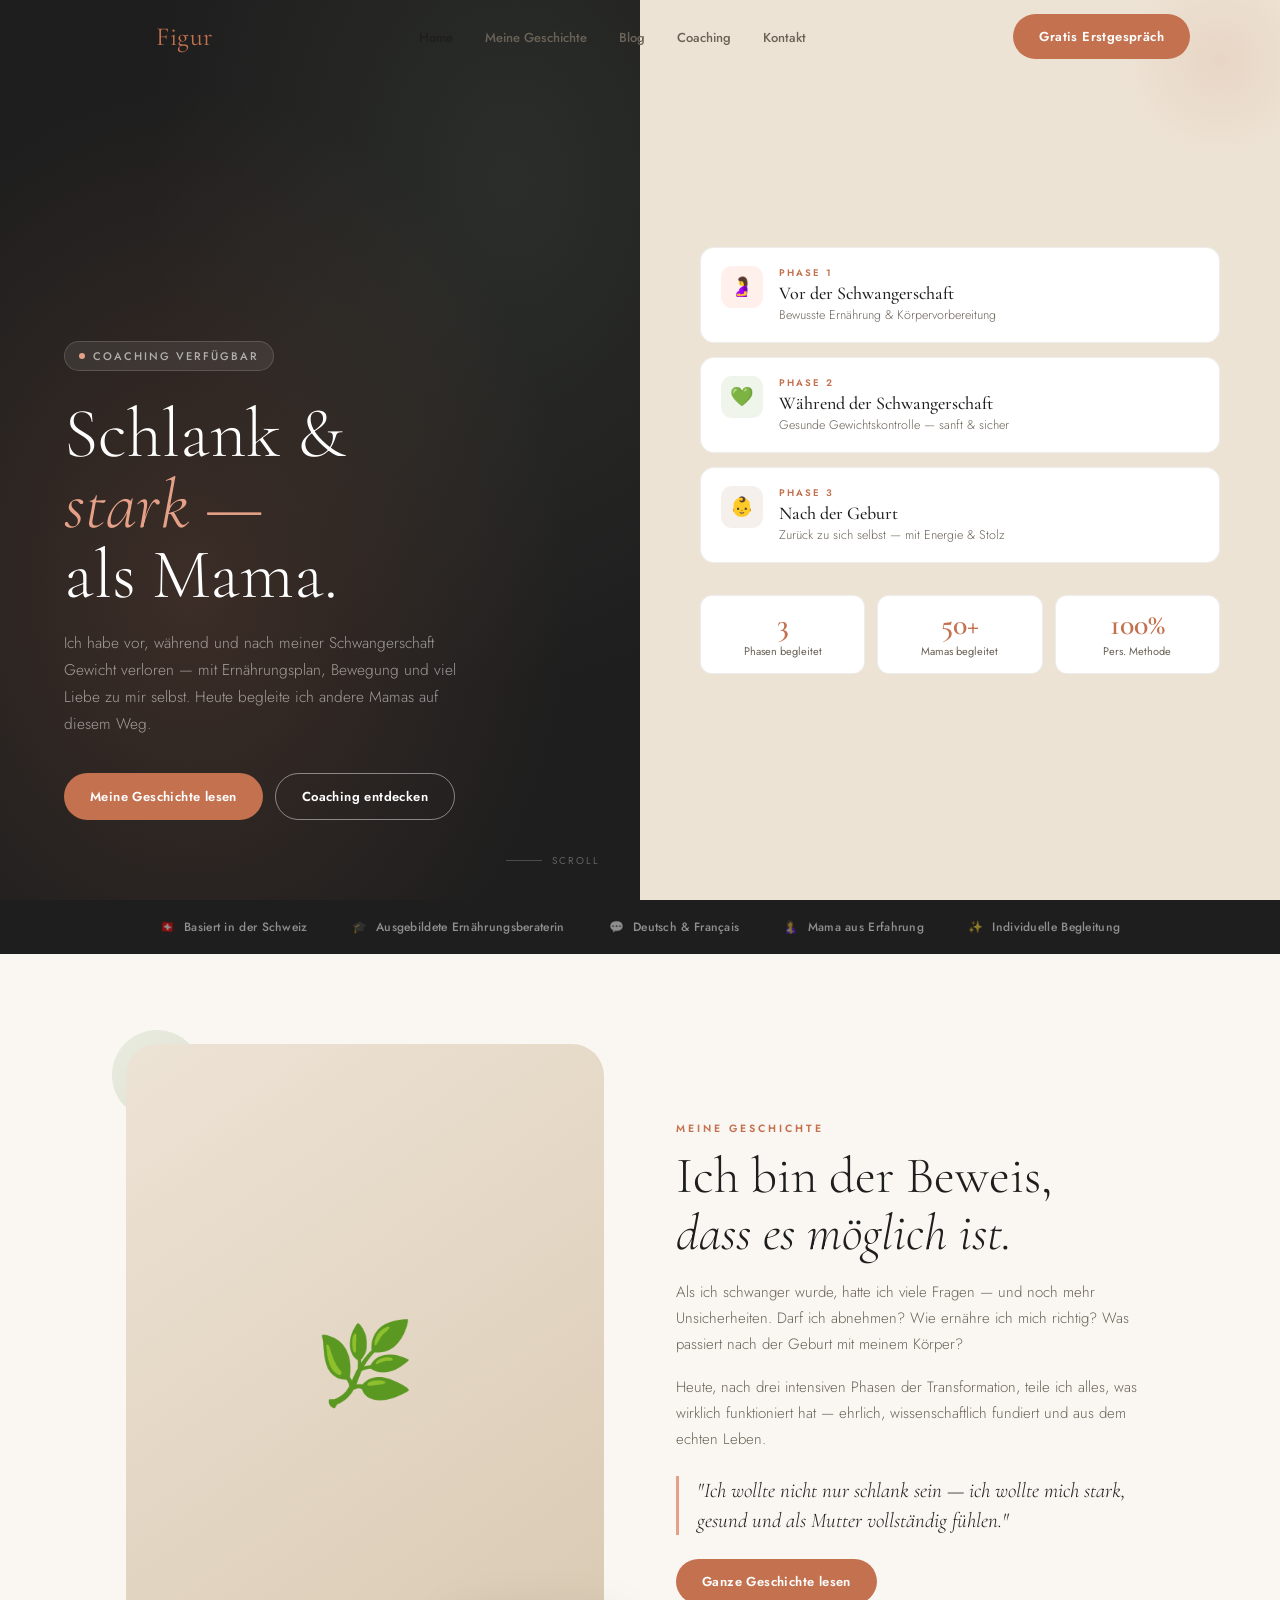
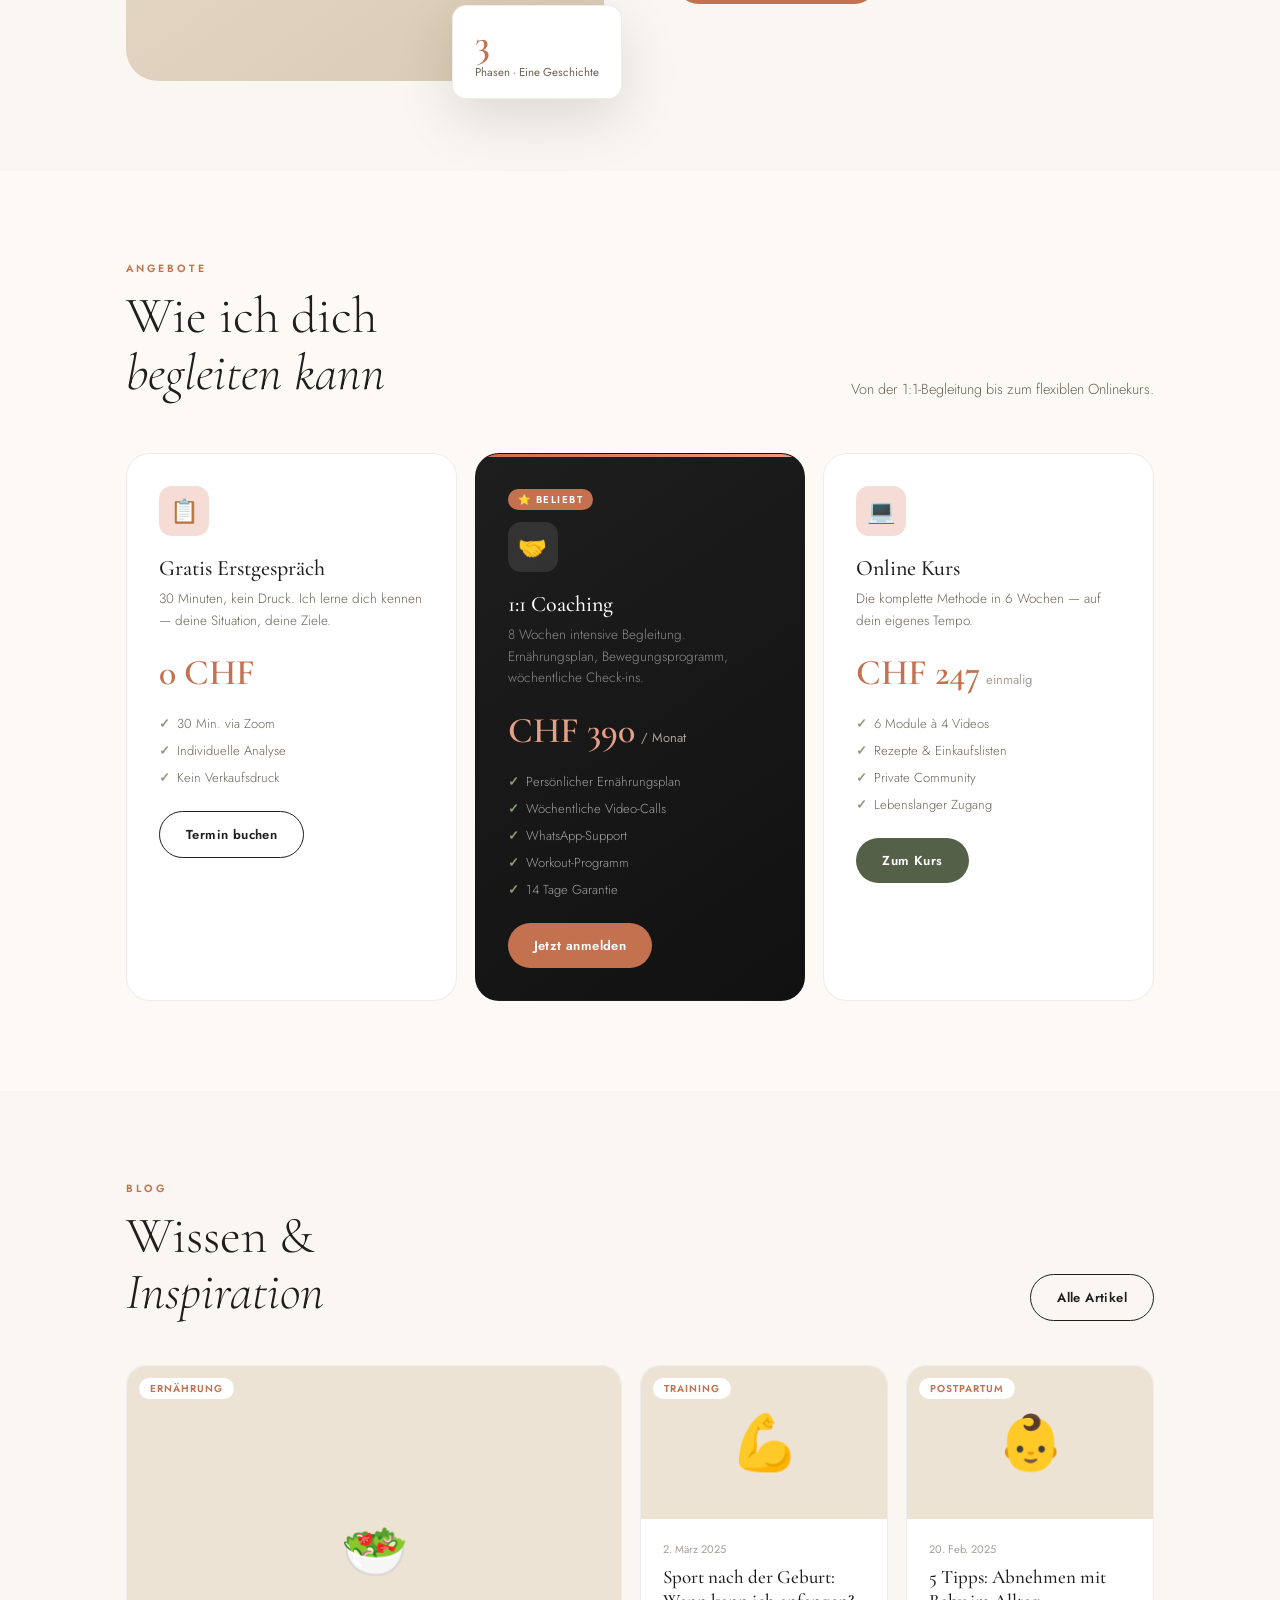
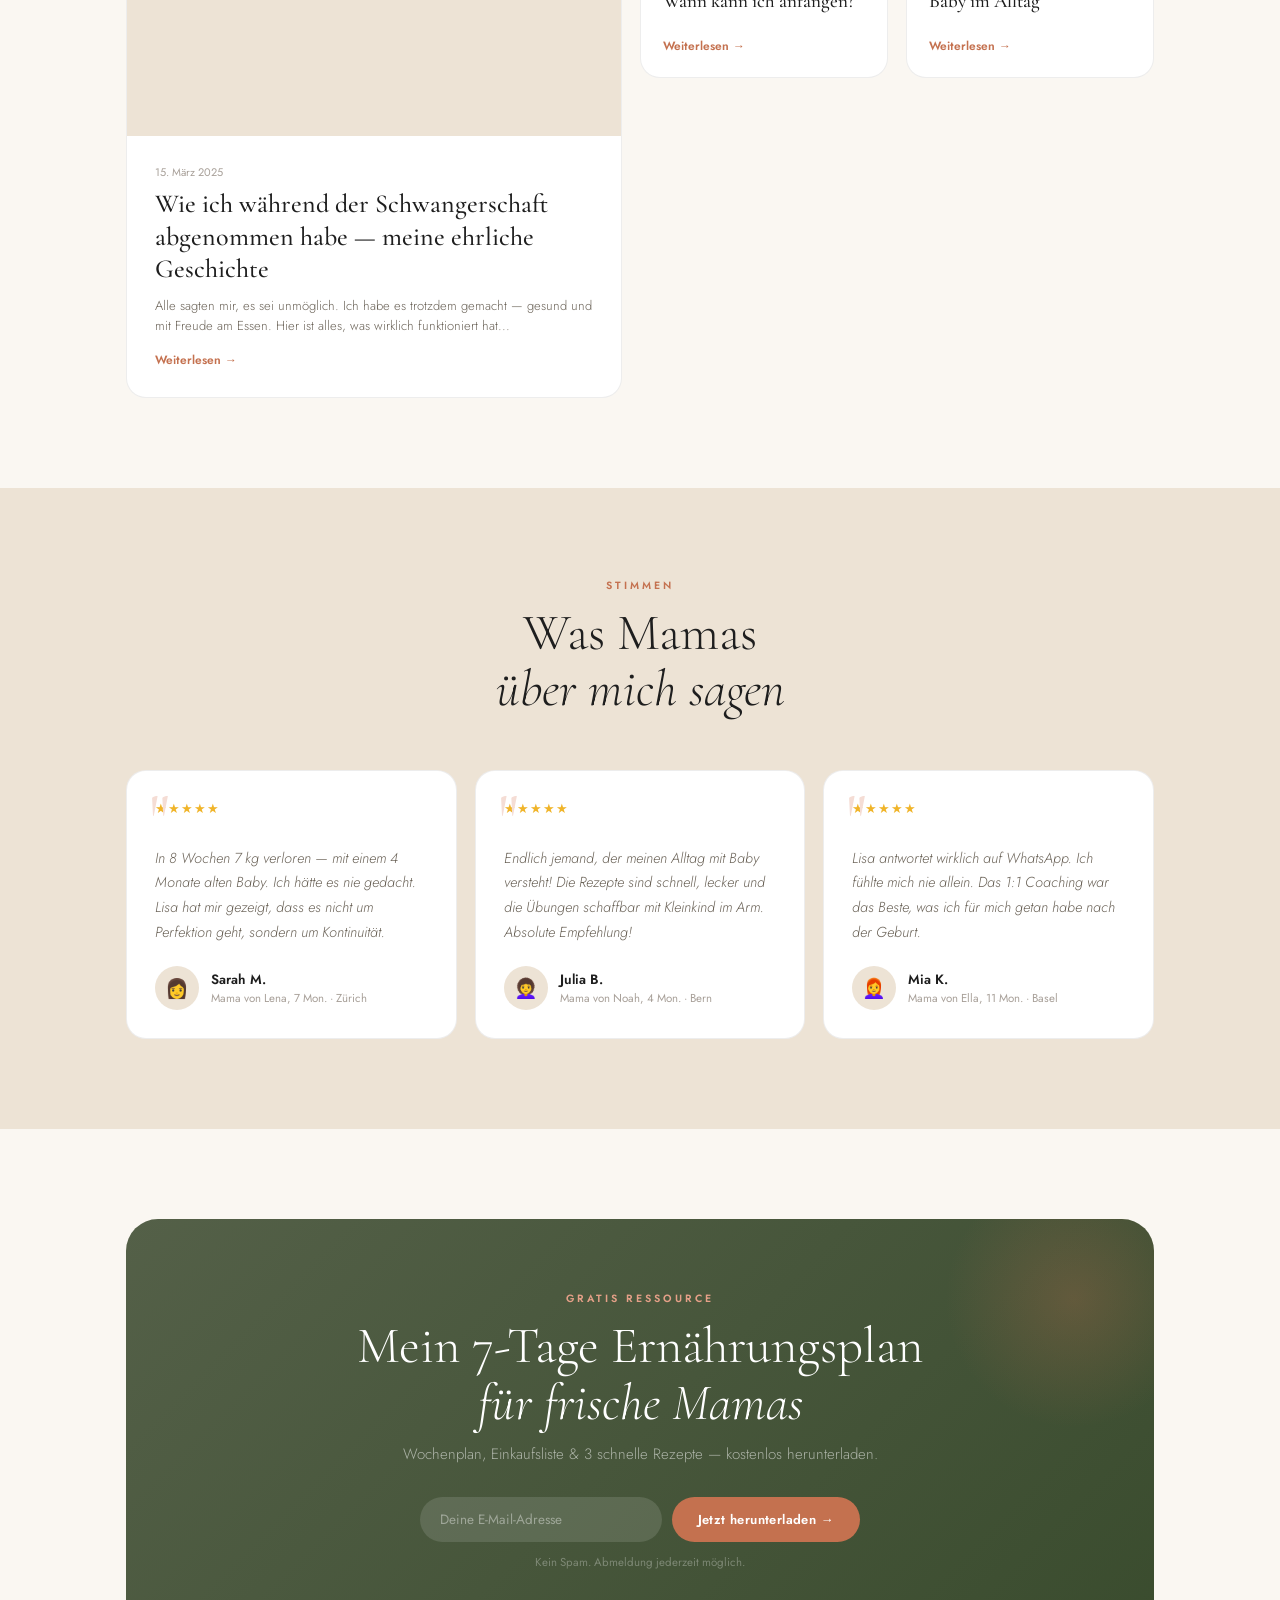
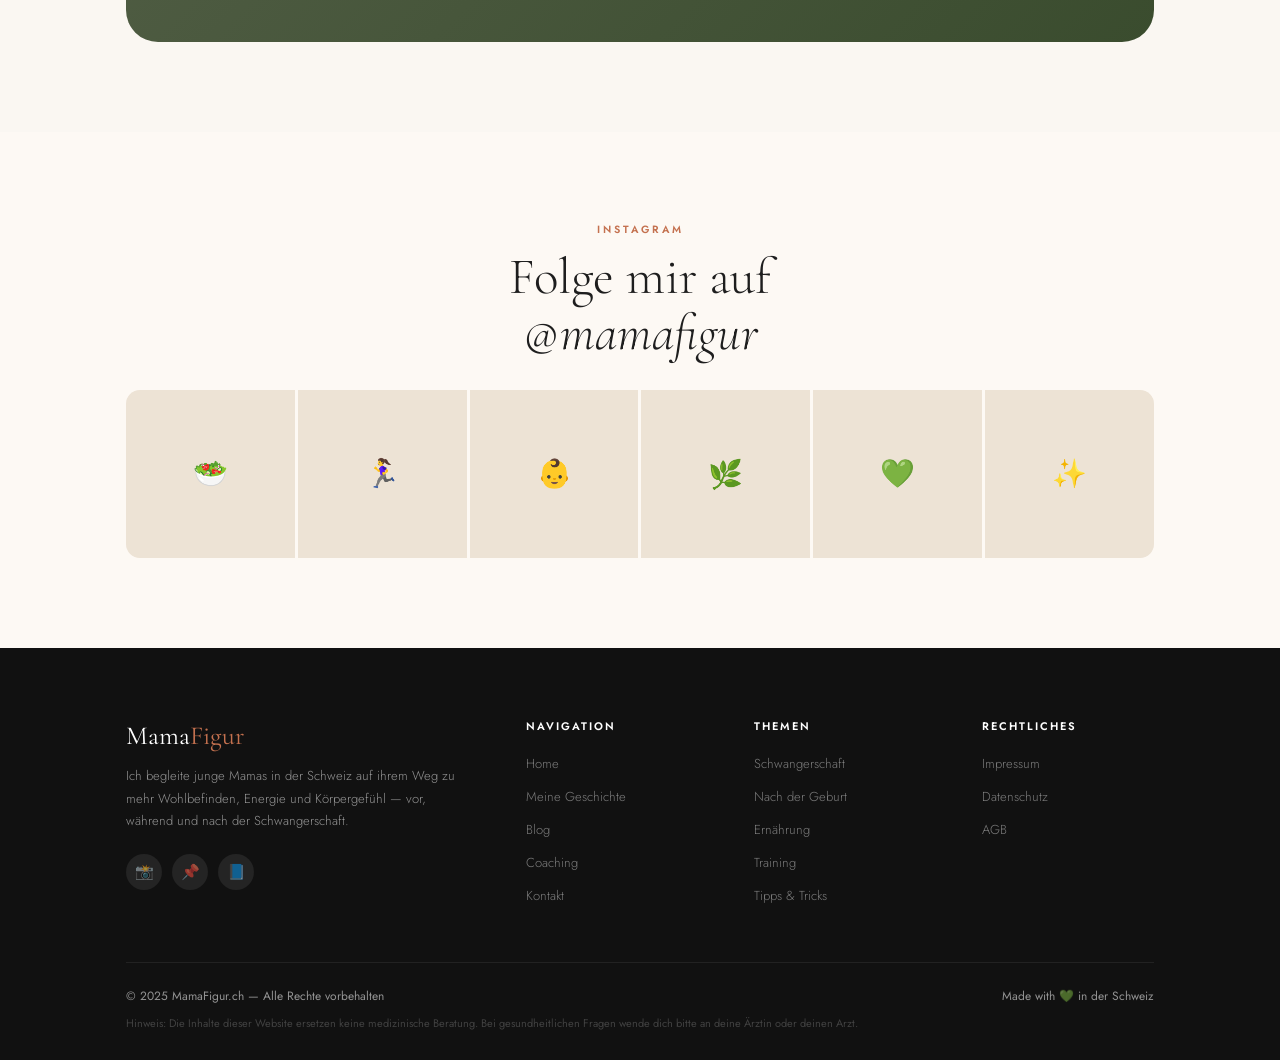
==== commit db0e7e84: "Refactor main.js and kontakt.html for improved structure and functionality - Simplified event listen" ====
--- a/index.html
+++ b/index.html
@@ -1,323 +1,228 @@
 <!DOCTYPE html>
 <html lang="de">
 <head>
-  <meta charset="UTF-8" />
-  <meta name="viewport" content="width=device-width, initial-scale=1.0" />
-  <title>MamaFigur.ch — Gesund abnehmen vor, während & nach der Schwangerschaft</title>
-  <meta name="description" content="Wie ich vor, während und nach der Schwangerschaft abgenommen habe – und wie ich andere Mamas dabei begleite. Coaching & Onlinekurse für junge Mamas in der Schweiz." />
-  <meta name="keywords" content="abnehmen schwangerschaft, nach geburt abnehmen, postpartum coaching, mama abnehmen schweiz, MamaFigur" />
-  <meta property="og:title" content="MamaFigur.ch — Deine Begleiterin für Gewichtsverlust rund um die Schwangerschaft" />
-  <meta property="og:description" content="Meine persönliche Geschichte: Von Körpergefühl bis Selfcare – vor, während & nach der Schwangerschaft." />
-  <meta property="og:type" content="website" />
-  <link rel="canonical" href="https://mamafigur.ch/" />
-  <link rel="stylesheet" href="css/style.css" />
-  <link rel="preconnect" href="https://fonts.googleapis.com" />
+<meta charset="UTF-8"/><meta name="viewport" content="width=device-width,initial-scale=1.0"/>
+<title>MamaFigur.ch — Gesund abnehmen vor, während & nach der Schwangerschaft</title>
+<meta name="description" content="Wie ich vor, während und nach der Schwangerschaft abgenommen habe – und wie ich andere Mamas dabei begleite. Coaching & Onlinekurse in der Schweiz."/>
+<meta name="keywords" content="abnehmen schwangerschaft, nach geburt abnehmen, postpartum coaching, mama abnehmen schweiz"/>
+<link rel="canonical" href="https://mamafigur.ch/"/>
+<link rel="stylesheet" href="css/style.css"/>
+<link rel="preconnect" href="https://fonts.googleapis.com"/>
+<style>
+.hero{display:grid;grid-template-columns:1fr 1fr;min-height:100vh}
+.hero-left{background:var(--coal);display:flex;flex-direction:column;justify-content:flex-end;padding:80px 64px;position:relative;overflow:hidden}
+.hero-bg{position:absolute;inset:0;background:radial-gradient(ellipse at 30% 65%,rgba(196,113,79,.18),transparent 60%),radial-gradient(ellipse at 80% 20%,rgba(139,158,126,.12),transparent 50%)}
+.hero-left-content{position:relative;z-index:2}
+.pill{display:inline-flex;align-items:center;gap:8px;background:rgba(255,255,255,.08);border:1px solid rgba(255,255,255,.15);padding:6px 14px;border-radius:20px;margin-bottom:28px}
+.pill-dot{width:6px;height:6px;border-radius:50%;background:var(--terra-l);animation:blink 2s infinite}
+@keyframes blink{0%,100%{opacity:1;transform:scale(1)}50%{opacity:.4;transform:scale(.8)}}
+.pill span:last-child{font-size:11px;letter-spacing:2px;text-transform:uppercase;color:rgba(255,255,255,.6);font-weight:500}
+.hero-title{font-family:var(--fd);font-size:clamp(52px,5.5vw,82px);font-weight:300;color:#fff;line-height:1.0;margin-bottom:18px}
+.hero-title em{color:var(--terra-l);font-style:italic}
+.hero-sub{font-size:15.5px;color:rgba(255,255,255,.55);font-weight:300;line-height:1.75;margin-bottom:36px;max-width:420px}
+.hero-btns{display:flex;gap:12px;flex-wrap:wrap}
+.scroll-hint{position:absolute;bottom:32px;right:40px;z-index:2;display:flex;align-items:center;gap:10px;color:rgba(255,255,255,.3);font-size:10px;letter-spacing:2px;text-transform:uppercase}
+.scroll-line{width:36px;height:1px;background:rgba(255,255,255,.2);position:relative;overflow:hidden}
+.scroll-line::after{content:'';position:absolute;left:-100%;top:0;width:100%;height:100%;background:var(--terra-l);animation:sl 2s infinite}
+@keyframes sl{to{left:100%}}
+.hero-right{background:var(--sand);padding:100px 60px 80px;display:flex;flex-direction:column;justify-content:center;position:relative}
+.hero-right::before{content:'';position:absolute;top:-40px;right:-40px;width:200px;height:200px;border-radius:50%;background:radial-gradient(circle,rgba(196,113,79,.12),transparent 70%)}
+.phases{display:flex;flex-direction:column;gap:14px;margin-bottom:32px}
+.phase{display:flex;gap:16px;align-items:flex-start;padding:18px 20px;background:#fff;border-radius:14px;border:1px solid var(--border);transition:var(--tr);cursor:default}
+.phase:hover{box-shadow:var(--sh-md);transform:translateX(4px)}
+.phase-icon{width:42px;height:42px;border-radius:11px;display:flex;align-items:center;justify-content:center;font-size:19px;flex-shrink:0}
+.p1 .phase-icon{background:#FFF0EB}.p2 .phase-icon{background:#EFF5EB}.p3 .phase-icon{background:#F5F0EB}
+.phase-lbl{font-size:9.5px;letter-spacing:2px;text-transform:uppercase;color:var(--terra);font-weight:600;margin-bottom:2px}
+.phase-name{font-family:var(--fd);font-size:18px;font-weight:500;margin-bottom:2px}
+.phase-desc{font-size:12.5px;color:var(--mid);font-weight:300}
+.hero-stats{display:grid;grid-template-columns:repeat(3,1fr);gap:12px}
+.hero-stat{background:#fff;border-radius:12px;padding:14px;text-align:center;border:1px solid var(--border)}
+.hero-stat-n{font-family:var(--fd);font-size:30px;font-weight:600;color:var(--terra);line-height:1}
+.hero-stat-l{font-size:11px;color:var(--mid);margin-top:3px}
+.story-grid{display:grid;grid-template-columns:1fr 1fr;gap:72px;align-items:center}
+.story-img-wrap{position:relative}
+.story-img{width:100%;aspect-ratio:3/4;background:linear-gradient(145deg,var(--sand),var(--sand-d));border-radius:32px;display:flex;align-items:center;justify-content:center;font-size:80px}
+.story-badge{position:absolute;bottom:-18px;right:-18px;background:#fff;border-radius:14px;padding:18px 22px;box-shadow:var(--sh-lg);border:1px solid var(--border)}
+.badge-n{font-family:var(--fd);font-size:38px;font-weight:600;color:var(--terra);line-height:1}
+.badge-t{font-size:11.5px;color:var(--mid);margin-top:2px}
+.story-accent{position:absolute;top:-14px;left:-14px;width:90px;height:90px;border-radius:50%;background:linear-gradient(135deg,var(--sage-l),var(--sage));opacity:.25;z-index:-1}
+.story-content p{font-size:15px;color:var(--mid);font-weight:300;line-height:1.75;margin-bottom:16px}
+.story-quote{border-left:3px solid var(--terra-l);padding-left:18px;margin:24px 0}
+.story-quote p{font-family:var(--fd);font-size:21px;font-style:italic;color:var(--coal);font-weight:300;line-height:1.4}
+.blog-grid{display:grid;grid-template-columns:2fr 1fr 1fr;gap:18px}
+.blog-card{background:#fff;border-radius:20px;overflow:hidden;border:1px solid var(--border);transition:var(--tr);display:flex;flex-direction:column}
+.blog-card:hover{box-shadow:var(--sh-lg);transform:translateY(-3px)}
+.blog-feat{grid-row:span 2}
+.blog-img{aspect-ratio:16/10;background:var(--sand);position:relative;overflow:hidden;display:flex;align-items:center;justify-content:center;font-size:54px}
+.blog-feat .blog-img{aspect-ratio:4/3}
+.blog-cat{position:absolute;top:12px;left:12px;background:#fff;padding:3px 11px;border-radius:20px;font-size:10px;font-weight:600;letter-spacing:1px;text-transform:uppercase;color:var(--terra)}
+.blog-body{padding:22px;flex:1;display:flex;flex-direction:column}
+.blog-feat .blog-body{padding:28px}
+.blog-date{font-size:11px;color:var(--lt);margin-bottom:8px}
+.blog-card h3{font-family:var(--fd);font-size:19px;font-weight:500;line-height:1.25;flex:1;margin-bottom:10px}
+.blog-feat h3{font-size:26px}
+.blog-card .excerpt{font-size:13px;color:var(--mid);line-height:1.6;font-weight:300}
+.read-more{font-size:12px;font-weight:600;color:var(--terra);margin-top:14px;display:inline-flex;align-items:center;gap:4px;transition:gap var(--tr)}
+.read-more:hover{gap:8px}
+.read-more::after{content:'→'}
+.insta-grid{display:grid;grid-template-columns:repeat(6,1fr);gap:3px;border-radius:14px;overflow:hidden}
+.insta-item{aspect-ratio:1;background:var(--sand);display:flex;align-items:center;justify-content:center;font-size:28px;position:relative;overflow:hidden;cursor:pointer}
+.insta-ov{position:absolute;inset:0;background:rgba(30,30,30,.6);display:flex;align-items:center;justify-content:center;opacity:0;transition:opacity .2s;font-size:20px}
+.insta-item:hover .insta-ov{opacity:1}
+@media(max-width:960px){.hero{grid-template-columns:1fr;min-height:auto}.hero-left{min-height:55vh;padding:90px 28px 52px}.hero-right{padding:48px 28px}.blog-grid{grid-template-columns:1fr}.blog-feat{grid-row:auto}.story-grid{grid-template-columns:1fr}}
+</style>
 </head>
 <body>
-
-<!-- ══ NAVIGATION ══ -->
-<nav class="nav" id="nav">
-  <div class="nav__inner">
-    <a href="index.html" class="nav__logo">Mama<span>Figur</span></a>
-    <ul class="nav__links">
-      <li><a href="index.html">Home</a></li>
-      <li><a href="meine-geschichte.html">Meine Geschichte</a></li>
-      <li><a href="blog.html">Blog</a></li>
-      <li><a href="coaching.html">Coaching</a></li>
-      <li><a href="kontakt.html">Kontakt</a></li>
-    </ul>
-    <a href="coaching.html" class="btn btn--primary nav__cta">Gratis Erstgespräch</a>
-    <button class="nav__hamburger" aria-label="Menu">
-      <span></span><span></span><span></span>
-    </button>
-  </div>
-</nav>
-
-<!-- MOBILE MENU -->
-<div class="mobile-menu">
-  <button class="mobile-menu__close">✕</button>
-  <a href="index.html">Home</a>
-  <a href="meine-geschichte.html">Meine Geschichte</a>
-  <a href="blog.html">Blog</a>
-  <a href="coaching.html">Coaching</a>
-  <a href="kontakt.html">Kontakt</a>
+<nav class="nav"><div class="nav-inner">
+  <a href="index.html" class="logo">Mama<span>Figur</span></a>
+  <ul class="nav-links">
+    <li><a href="index.html" class="active">Home</a></li>
+    <li><a href="meine-geschichte.html">Meine Geschichte</a></li>
+    <li><a href="blog.html">Blog</a></li>
+    <li><a href="coaching.html">Coaching</a></li>
+    <li><a href="kontakt.html">Kontakt</a></li>
+  </ul>
+  <a href="kontakt.html" class="btn btn--primary">Gratis Erstgespräch</a>
+  <button class="nav-hamburger"><span></span><span></span><span></span></button>
+</div></nav>
+<div class="mobile-menu"><button class="mobile-menu-close">✕</button>
+  <a href="index.html">Home</a><a href="meine-geschichte.html">Meine Geschichte</a>
+  <a href="blog.html">Blog</a><a href="coaching.html">Coaching</a><a href="kontakt.html">Kontakt</a>
 </div>
 
-<!-- ══ HERO ══ -->
+<!-- HERO -->
 <section class="hero">
-  <div class="hero__left">
-    <div class="hero__left-content fade-up">
-      <div class="hero__tag">
-        <span class="hero__tag-dot"></span>
-        <span>Coaching verfügbar</span>
-      </div>
-      <h1 class="hero__title">
-        Schlank &<br><em>stark</em> —<br>als Mama.
-      </h1>
-      <p class="hero__subtitle">
-        Ich habe vor, während und nach meiner Schwangerschaft Gewicht verloren — mit Ernährungsplan, Bewegung und viel Liebe zu mir selbst. Heute begleite ich andere Mamas auf diesem Weg.
-      </p>
-      <div class="hero__actions">
+  <div class="hero-left">
+    <div class="hero-bg"></div>
+    <div class="hero-left-content">
+      <div class="pill"><span class="pill-dot"></span><span>Coaching verfügbar</span></div>
+      <h1 class="hero-title">Schlank &<br><em>stark —</em><br>als Mama.</h1>
+      <p class="hero-sub">Ich habe vor, während und nach meiner Schwangerschaft Gewicht verloren — mit Ernährungsplan, Bewegung und viel Liebe zu mir selbst. Heute begleite ich andere Mamas auf diesem Weg.</p>
+      <div class="hero-btns">
         <a href="meine-geschichte.html" class="btn btn--primary">Meine Geschichte lesen</a>
-        <a href="coaching.html" class="btn btn--outline-white">Coaching entdecken</a>
-      </div>
-    </div>
-    <div class="hero__scroll">
-      <div class="hero__scroll-line"></div>
-      <span>Scroll</span>
-    </div>
-  </div>
-
-  <div class="hero__right">
-    <div class="hero__phases" data-reveal>
-      <div class="phase">
-        <div class="phase__icon">🤰</div>
-        <div>
-          <div class="phase__label">Phase 1</div>
-          <div class="phase__title">Vor der Schwangerschaft</div>
-          <div class="phase__desc">Bewusste Ernährung & Körpervorbereitung für die beste Grundlage.</div>
-        </div>
-      </div>
-      <div class="phase">
-        <div class="phase__icon">💚</div>
-        <div>
-          <div class="phase__label">Phase 2</div>
-          <div class="phase__title">Während der Schwangerschaft</div>
-          <div class="phase__desc">Gesunde Gewichtskontrolle — sanft, sicher, nachhaltig.</div>
-        </div>
-      </div>
-      <div class="phase">
-        <div class="phase__icon">👶</div>
-        <div>
-          <div class="phase__label">Phase 3</div>
-          <div class="phase__title">Nach der Geburt</div>
-          <div class="phase__desc">Zurück zu sich selbst — mit Energie, Wohlbefinden & Stolz.</div>
-        </div>
-      </div>
-    </div>
-    <div class="hero__stats">
-      <div class="hero__stat">
-        <div class="hero__stat-num" data-count="3" data-suffix="">3</div>
-        <div class="hero__stat-label">Phasen begleitet</div>
-      </div>
-      <div class="hero__stat">
-        <div class="hero__stat-num" data-count="50" data-suffix="+">50+</div>
-        <div class="hero__stat-label">Mamas begleitet</div>
-      </div>
-      <div class="hero__stat">
-        <div class="hero__stat-num" data-count="100" data-suffix="%">100%</div>
-        <div class="hero__stat-label">Persönliche Methode</div>
-      </div>
-    </div>
-  </div>
-</section>
-
-<!-- ══ TRUST BAR ══ -->
+        <a href="coaching.html" class="btn btn--ghost">Coaching entdecken</a>
+      </div>
+    </div>
+    <div class="scroll-hint"><div class="scroll-line"></div><span>Scroll</span></div>
+  </div>
+  <div class="hero-right">
+    <div class="phases" data-reveal>
+      <div class="phase p1"><div class="phase-icon">🤰</div><div><div class="phase-lbl">Phase 1</div><div class="phase-name">Vor der Schwangerschaft</div><div class="phase-desc">Bewusste Ernährung & Körpervorbereitung</div></div></div>
+      <div class="phase p2"><div class="phase-icon">💚</div><div><div class="phase-lbl">Phase 2</div><div class="phase-name">Während der Schwangerschaft</div><div class="phase-desc">Gesunde Gewichtskontrolle — sanft & sicher</div></div></div>
+      <div class="phase p3"><div class="phase-icon">👶</div><div><div class="phase-lbl">Phase 3</div><div class="phase-name">Nach der Geburt</div><div class="phase-desc">Zurück zu sich selbst — mit Energie & Stolz</div></div></div>
+    </div>
+    <div class="hero-stats">
+      <div class="hero-stat"><div class="hero-stat-n">3</div><div class="hero-stat-l">Phasen begleitet</div></div>
+      <div class="hero-stat"><div class="hero-stat-n">50+</div><div class="hero-stat-l">Mamas begleitet</div></div>
+      <div class="hero-stat"><div class="hero-stat-n">100%</div><div class="hero-stat-l">Pers. Methode</div></div>
+    </div>
+  </div>
+</section>
+
+<!-- TRUST -->
 <div class="trust-bar">
-  <div class="trust-item"><span>🇨🇭</span><span>Basiert in der Schweiz</span></div>
-  <div class="trust-item"><span>🎓</span><span>Ausgebildete Ernährungsberaterin</span></div>
-  <div class="trust-item"><span>💬</span><span>Deutsch & Französisch</span></div>
-  <div class="trust-item"><span>🤱</span><span>Mama aus Erfahrung</span></div>
-  <div class="trust-item"><span>✨</span><span>Individuelle Begleitung</span></div>
+  <div class="trust-item"><span>🇨🇭</span> Basiert in der Schweiz</div>
+  <div class="trust-item"><span>🎓</span> Ausgebildete Ernährungsberaterin</div>
+  <div class="trust-item"><span>💬</span> Deutsch & Français</div>
+  <div class="trust-item"><span>🤱</span> Mama aus Erfahrung</div>
+  <div class="trust-item"><span>✨</span> Individuelle Begleitung</div>
 </div>
 
-<!-- ══ STORY TEASER ══ -->
+<!-- STORY TEASER -->
 <section class="section">
   <div class="container">
     <div class="story-grid">
-      <div class="story-image" data-reveal>
-        <div class="story-image__accent"></div>
-        <div class="story-image__main">
-          <div class="img-placeholder">🌿</div>
-        </div>
-        <div class="story-image__badge">
-          <div class="story-image__badge-num">3</div>
-          <div class="story-image__badge-text">Phasen · Eine Geschichte</div>
-        </div>
+      <div class="story-img-wrap" data-reveal>
+        <div class="story-accent"></div>
+        <div class="story-img">🌿</div>
+        <div class="story-badge"><div class="badge-n">3</div><div class="badge-t">Phasen · Eine Geschichte</div></div>
       </div>
       <div class="story-content" data-reveal data-delay="150">
-        <span class="label">Meine Geschichte</span>
-        <h2>Ich bin der Beweis,<br><em>dass es möglich ist.</em></h2>
+        <span class="lbl" style="margin-bottom:12px">Meine Geschichte</span>
+        <h2 style="margin-bottom:18px">Ich bin der Beweis,<br><em>dass es möglich ist.</em></h2>
         <p>Als ich schwanger wurde, hatte ich viele Fragen — und noch mehr Unsicherheiten. Darf ich abnehmen? Wie ernähre ich mich richtig? Was passiert nach der Geburt mit meinem Körper?</p>
         <p>Heute, nach drei intensiven Phasen der Transformation, teile ich alles, was wirklich funktioniert hat — ehrlich, wissenschaftlich fundiert und aus dem echten Leben.</p>
-        <div class="story-quote">
-          <p>"Ich wollte nicht nur schlank sein — ich wollte mich stark, gesund und als Mutter vollständig fühlen."</p>
+        <div class="story-quote"><p>"Ich wollte nicht nur schlank sein — ich wollte mich stark, gesund und als Mutter vollständig fühlen."</p></div>
+        <a href="meine-geschichte.html" class="btn btn--primary">Ganze Geschichte lesen</a>
+      </div>
+    </div>
+  </div>
+</section>
+
+<!-- SERVICES -->
+<section class="section section--alt">
+  <div class="container">
+    <div style="display:flex;justify-content:space-between;align-items:flex-end;margin-bottom:52px;flex-wrap:wrap;gap:20px">
+      <div><span class="lbl" style="margin-bottom:12px">Angebote</span><h2>Wie ich dich<br><em>begleiten kann</em></h2></div>
+      <p style="font-size:14.5px;color:var(--mid);font-weight:300;max-width:320px;line-height:1.65">Von der 1:1-Begleitung bis zum flexiblen Onlinekurs.</p>
+    </div>
+    <div class="services-grid">
+      <div class="svc" data-reveal><div class="svc-icon">📋</div><h3>Gratis Erstgespräch</h3><p>30 Minuten, kein Druck. Ich lerne dich kennen — deine Situation, deine Ziele.</p><div class="svc-price"><span class="svc-price-n">0 CHF</span></div><ul class="svc-feats"><li class="svc-feat">30 Min. via Zoom</li><li class="svc-feat">Individuelle Analyse</li><li class="svc-feat">Kein Verkaufsdruck</li></ul><a href="kontakt.html" class="btn btn--outline">Termin buchen</a></div>
+      <div class="svc svc--dark" data-reveal data-delay="100"><span class="svc-badge">⭐ Beliebt</span><div class="svc-icon">🤝</div><h3>1:1 Coaching</h3><p>8 Wochen intensive Begleitung. Ernährungsplan, Bewegungsprogramm, wöchentliche Check-ins.</p><div class="svc-price"><span class="svc-price-n">CHF 390</span><span class="svc-price-p">/ Monat</span></div><ul class="svc-feats"><li class="svc-feat">Persönlicher Ernährungsplan</li><li class="svc-feat">Wöchentliche Video-Calls</li><li class="svc-feat">WhatsApp-Support</li><li class="svc-feat">Workout-Programm</li><li class="svc-feat">14 Tage Garantie</li></ul><a href="coaching.html" class="btn btn--primary">Jetzt anmelden</a></div>
+      <div class="svc" data-reveal data-delay="200"><div class="svc-icon">💻</div><h3>Online Kurs</h3><p>Die komplette Methode in 6 Wochen — auf dein eigenes Tempo.</p><div class="svc-price"><span class="svc-price-n">CHF 247</span><span class="svc-price-p">einmalig</span></div><ul class="svc-feats"><li class="svc-feat">6 Module à 4 Videos</li><li class="svc-feat">Rezepte & Einkaufslisten</li><li class="svc-feat">Private Community</li><li class="svc-feat">Lebenslanger Zugang</li></ul><a href="coaching.html" class="btn btn--sage">Zum Kurs</a></div>
+    </div>
+  </div>
+</section>
+
+<!-- BLOG PREVIEW -->
+<section class="section">
+  <div class="container">
+    <div style="display:flex;justify-content:space-between;align-items:flex-end;margin-bottom:44px;flex-wrap:wrap;gap:16px">
+      <div><span class="lbl" style="margin-bottom:12px">Blog</span><h2>Wissen &<br><em>Inspiration</em></h2></div>
+      <a href="blog.html" class="btn btn--outline">Alle Artikel</a>
+    </div>
+    <div class="blog-grid">
+      <div class="blog-card blog-feat" data-reveal>
+        <div class="blog-img" style="aspect-ratio:4/3">🥗<span class="blog-cat">Ernährung</span></div>
+        <div class="blog-body">
+          <div class="blog-date">15. März 2025</div>
+          <h3>Wie ich während der Schwangerschaft abgenommen habe — meine ehrliche Geschichte</h3>
+          <p class="excerpt">Alle sagten mir, es sei unmöglich. Ich habe es trotzdem gemacht — gesund und mit Freude am Essen. Hier ist alles, was wirklich funktioniert hat...</p>
+          <a href="articles/abnehmen-schwangerschaft.html" class="read-more">Weiterlesen</a>
         </div>
-        <a href="meine-geschichte.html" class="btn btn--primary">Ganze Geschichte lesen</a>
-      </div>
-    </div>
-  </div>
-</section>
-
-<!-- ══ SERVICES ══ -->
-<section class="section section--alt" id="coaching">
-  <div class="container">
-    <div class="services-header">
-      <div>
-        <span class="label">Angebote</span>
-        <h2 class="section-title" style="margin-top:12px">Wie ich dich<br><em>begleiten kann</em></h2>
-      </div>
-      <p class="section-subtitle">Von der individuellen 1:1-Begleitung bis zum flexiblen Onlinekurs — für jede Lebenssituation.</p>
-    </div>
-    <div class="services-grid">
-      <div class="service-card" data-reveal>
-        <div class="service-icon">📋</div>
-        <h3>Gratis<br>Erstgespräch</h3>
-        <p>30 Minuten, um deine Situation zu verstehen und zu sehen, ob wir gut zusammenpassen. Unverbindlich & kostenlos.</p>
-        <div class="service-price">
-          <span class="service-price__amount">0</span>
-          <span class="service-price__period">CHF · kostenlos</span>
+      </div>
+      <div class="blog-card" data-reveal data-delay="100">
+        <div class="blog-img">💪<span class="blog-cat">Training</span></div>
+        <div class="blog-body">
+          <div class="blog-date">2. März 2025</div>
+          <h3>Sport nach der Geburt: Wann kann ich anfangen?</h3>
+          <a href="articles/sport-nach-geburt.html" class="read-more">Weiterlesen</a>
         </div>
-        <ul class="service-features">
-          <li class="service-feature">Individuelle Analyse</li>
-          <li class="service-feature">Erste Empfehlungen</li>
-          <li class="service-feature">Kein Verkaufsdruck</li>
-        </ul>
-        <a href="kontakt.html" class="btn btn--outline">Termin buchen</a>
-      </div>
-
-      <div class="service-card service-card--featured" data-reveal data-delay="100">
-        <span class="service-badge">⭐ Beliebt</span>
-        <div class="service-icon">🤝</div>
-        <h3>1:1<br>Coaching</h3>
-        <p>8 Wochen intensive Begleitung. Ernährungsplan, Bewegungsprogramm und wöchentliche Check-ins — individuell auf dich zugeschnitten.</p>
-        <div class="service-price">
-          <span class="service-price__amount">CHF 390</span>
-          <span class="service-price__period">/ Monat</span>
+      </div>
+      <div class="blog-card" data-reveal data-delay="200">
+        <div class="blog-img">👶<span class="blog-cat">Postpartum</span></div>
+        <div class="blog-body">
+          <div class="blog-date">20. Feb. 2025</div>
+          <h3>5 Tipps: Abnehmen mit Baby im Alltag</h3>
+          <a href="articles/abnehmen-mit-baby.html" class="read-more">Weiterlesen</a>
         </div>
-        <ul class="service-features">
-          <li class="service-feature">Persönlicher Ernährungsplan</li>
-          <li class="service-feature">Wöchentliche Video-Calls</li>
-          <li class="service-feature">WhatsApp-Support</li>
-          <li class="service-feature">Workout-Programm</li>
-          <li class="service-feature">Geld-zurück-Garantie (14 Tage)</li>
-        </ul>
-        <a href="coaching.html" class="btn btn--primary">Jetzt anmelden</a>
-      </div>
-
-      <div class="service-card" data-reveal data-delay="200">
-        <div class="service-icon">💻</div>
-        <h3>Online<br>Kurs</h3>
-        <p>Die komplette Methode in 6 Wochen — auf dein eigenes Tempo. Ideal wenn du flexibel bleiben möchtest.</p>
-        <div class="service-price">
-          <span class="service-price__amount">CHF 247</span>
-          <span class="service-price__period">einmalig</span>
-        </div>
-        <ul class="service-features">
-          <li class="service-feature">6 Module à 4 Videos</li>
-          <li class="service-feature">Rezepte & Einkaufslisten</li>
-          <li class="service-feature">Private Community</li>
-          <li class="service-feature">Lebenslanger Zugang</li>
-        </ul>
-        <a href="coaching.html" class="btn btn--sage">Zum Kurs</a>
-      </div>
-    </div>
-  </div>
-</section>
-
-<!-- ══ BLOG PREVIEW ══ -->
+      </div>
+    </div>
+  </div>
+</section>
+
+<!-- TESTIMONIALS -->
+<section class="section section--sand">
+  <div class="container">
+    <div class="section-hd centered"><span class="lbl">Stimmen</span><h2 style="margin-top:10px">Was Mamas<br><em>über mich sagen</em></h2></div>
+    <div class="testi-grid">
+      <div class="testi" data-reveal><div class="testi-stars">★★★★★</div><p class="testi-text">In 8 Wochen 7 kg verloren — mit einem 4 Monate alten Baby. Ich hätte es nie gedacht. Lisa hat mir gezeigt, dass es nicht um Perfektion geht, sondern um Kontinuität.</p><div class="testi-author"><div class="testi-avatar">👩</div><div><div class="testi-name">Sarah M.</div><div class="testi-meta">Mama von Lena, 7 Mon. · Zürich</div></div></div></div>
+      <div class="testi" data-reveal data-delay="100"><div class="testi-stars">★★★★★</div><p class="testi-text">Endlich jemand, der meinen Alltag mit Baby versteht! Die Rezepte sind schnell, lecker und die Übungen schaffbar mit Kleinkind im Arm. Absolute Empfehlung!</p><div class="testi-author"><div class="testi-avatar">👩‍🦱</div><div><div class="testi-name">Julia B.</div><div class="testi-meta">Mama von Noah, 4 Mon. · Bern</div></div></div></div>
+      <div class="testi" data-reveal data-delay="200"><div class="testi-stars">★★★★★</div><p class="testi-text">Lisa antwortet wirklich auf WhatsApp. Ich fühlte mich nie allein. Das 1:1 Coaching war das Beste, was ich für mich getan habe nach der Geburt.</p><div class="testi-author"><div class="testi-avatar">👩‍🦰</div><div><div class="testi-name">Mia K.</div><div class="testi-meta">Mama von Ella, 11 Mon. · Basel</div></div></div></div>
+    </div>
+  </div>
+</section>
+
+<!-- OPTIN -->
 <section class="section">
   <div class="container">
-    <div class="section-header" style="display:flex;justify-content:space-between;align-items:flex-end;">
-      <div>
-        <span class="label">Blog</span>
-        <h2 class="section-title" style="margin-top:12px">Wissen &<br><em>Inspiration</em></h2>
-      </div>
-      <a href="blog.html" class="btn btn--outline">Alle Artikel</a>
-    </div>
-    <div class="blog-grid">
-      <div class="blog-card blog-card--featured" data-reveal>
-        <div class="blog-card__image">
-          <div class="img-placeholder" style="font-size:72px">🥗</div>
-          <span class="blog-card__cat">Ernährung</span>
-        </div>
-        <div class="blog-card__body">
-          <div class="blog-card__date">15. März 2025</div>
-          <h3>Wie ich während der Schwangerschaft abgenommen habe — meine ehrliche Geschichte</h3>
-          <p>Alle sagten mir, Abnehmen in der Schwangerschaft sei unmöglich — oder gar gefährlich. Ich habe es trotzdem geschafft, und zwar auf gesunde Weise. Hier ist alles, was ich gelernt habe...</p>
-          <a href="blog.html" class="blog-card__link">Weiterlesen</a>
-        </div>
-      </div>
-      <div class="blog-card" data-reveal data-delay="100">
-        <div class="blog-card__image" style="aspect-ratio:16/9">
-          <div class="img-placeholder" style="font-size:48px">💪</div>
-          <span class="blog-card__cat">Training</span>
-        </div>
-        <div class="blog-card__body">
-          <div class="blog-card__date">2. März 2025</div>
-          <h3>Sport nach der Geburt: Wann kann ich anfangen?</h3>
-          <a href="blog.html" class="blog-card__link">Weiterlesen</a>
-        </div>
-      </div>
-      <div class="blog-card" data-reveal data-delay="200">
-        <div class="blog-card__image" style="aspect-ratio:16/9">
-          <div class="img-placeholder" style="font-size:48px">👶</div>
-          <span class="blog-card__cat">Postpartum</span>
-        </div>
-        <div class="blog-card__body">
-          <div class="blog-card__date">20. Feb. 2025</div>
-          <h3>5 Tipps für Mamas: Abnehmen mit Baby im Alltag</h3>
-          <a href="blog.html" class="blog-card__link">Weiterlesen</a>
-        </div>
-      </div>
-    </div>
-  </div>
-</section>
-
-<!-- ══ TESTIMONIALS ══ -->
-<section class="section section--sand">
-  <div class="container">
-    <div class="section-header text-center">
-      <span class="label">Stimmen</span>
-      <h2 class="section-title" style="margin-top:12px">Was Mamas<br><em>über mich sagen</em></h2>
-    </div>
-    <div class="testimonials-track">
-      <div class="testimonial" data-reveal>
-        <div class="testimonial__stars">★★★★★</div>
-        <p class="testimonial__text">Nach meiner Geburt hatte ich keine Ahnung, wo ich anfangen sollte. Das Coaching mit Lisa hat mir nicht nur einen Plan gegeben — es hat mir mein Selbstbewusstsein zurückgegeben. In 8 Wochen 6 kg weniger!</p>
-        <div class="testimonial__author">
-          <div class="testimonial__avatar">👩</div>
-          <div>
-            <div class="testimonial__name">Sarah M.</div>
-            <div class="testimonial__meta">Mama von Lena, 7 Monate · Zürich</div>
-          </div>
-        </div>
-      </div>
-      <div class="testimonial" data-reveal data-delay="100">
-        <div class="testimonial__stars">★★★★★</div>
-        <p class="testimonial__text">Endlich jemand, der meinen Alltag mit Baby versteht! Die Rezepte sind schnell, lecker und die Übungen schaffbar mit Kleinkind im Arm. Ich empfehle Lisa jedem weiter.</p>
-        <div class="testimonial__author">
-          <div class="testimonial__avatar">👩‍🦱</div>
-          <div>
-            <div class="testimonial__name">Julia B.</div>
-            <div class="testimonial__meta">Mama von Noah, 4 Monate · Bern</div>
-          </div>
-        </div>
-      </div>
-      <div class="testimonial" data-reveal data-delay="200">
-        <div class="testimonial__stars">★★★★★</div>
-        <p class="testimonial__text">Ich war skeptisch, ob ein Online-Coaching wirklich funktioniert. Aber Lisa ist immer erreichbar, immer aufmunternd und die Methode ist wissenschaftlich fundiert. Absolute Empfehlung!</p>
-        <div class="testimonial__author">
-          <div class="testimonial__avatar">👩‍🦰</div>
-          <div>
-            <div class="testimonial__name">Mia K.</div>
-            <div class="testimonial__meta">Mama von Ella, 11 Monate · Basel</div>
-          </div>
-        </div>
-      </div>
-    </div>
-  </div>
-</section>
-
-<!-- ══ EMAIL OPTIN ══ -->
-<section class="section">
-  <div class="container">
     <div class="optin" data-reveal>
-      <span class="label">Gratis Ressource</span>
+      <span class="lbl">Gratis Ressource</span>
       <h2>Mein 7-Tage Ernährungsplan<br><em>für frische Mamas</em></h2>
-      <p>Kostenlos herunterladen: Wochenplan, Einkaufsliste & 3 schnelle Rezepte — speziell für die ersten Monate nach der Geburt.</p>
-      <form class="optin-form" onsubmit="return false;">
-        <input type="email" placeholder="Deine E-Mail-Adresse" required />
+      <p class="optin-sub">Wochenplan, Einkaufsliste & 3 schnelle Rezepte — kostenlos herunterladen.</p>
+      <form class="optin-form" action="https://formspree.io/f/YOURFORMID" method="POST">
+        <input type="email" name="email" placeholder="Deine E-Mail-Adresse" required/>
+        <input type="hidden" name="_subject" value="Neues Freebie-Abonnement"/>
         <button type="submit" class="btn btn--primary">Jetzt herunterladen →</button>
       </form>
       <p class="optin-note">Kein Spam. Abmeldung jederzeit möglich.</p>
@@ -325,76 +230,30 @@
   </div>
 </section>
 
-<!-- ══ INSTAGRAM ══ -->
+<!-- INSTAGRAM -->
 <section class="section section--alt">
   <div class="container">
-    <div class="section-header text-center" style="margin-bottom:32px;">
-      <span class="label">Instagram</span>
-      <h2 style="margin-top:12px">Folge mir auf<br><em>@mamafigur</em></h2>
-    </div>
+    <div class="section-hd centered" style="margin-bottom:28px"><span class="lbl">Instagram</span><h2 style="margin-top:10px">Folge mir auf<br><em>@mamafigur</em></h2></div>
     <div class="insta-grid">
-      <div class="insta-item"><div class="img-placeholder" style="font-size:32px">🥗</div><div class="insta-item__overlay"><span>❤️</span></div></div>
-      <div class="insta-item"><div class="img-placeholder" style="font-size:32px">🏃‍♀️</div><div class="insta-item__overlay"><span>❤️</span></div></div>
-      <div class="insta-item"><div class="img-placeholder" style="font-size:32px">👶</div><div class="insta-item__overlay"><span>❤️</span></div></div>
-      <div class="insta-item"><div class="img-placeholder" style="font-size:32px">🌿</div><div class="insta-item__overlay"><span>❤️</span></div></div>
-      <div class="insta-item"><div class="img-placeholder" style="font-size:32px">💚</div><div class="insta-item__overlay"><span>❤️</span></div></div>
-      <div class="insta-item"><div class="img-placeholder" style="font-size:32px">✨</div><div class="insta-item__overlay"><span>❤️</span></div></div>
-    </div>
-  </div>
-</section>
-
-<!-- ══ FOOTER ══ -->
-<footer class="footer">
-  <div class="container">
-    <div class="footer__grid">
-      <div class="footer__brand">
-        <a href="index.html" class="nav__logo">Mama<span style="color:var(--terra)">Figur</span></a>
-        <p>Ich begleite junge Mamas in der Schweiz auf ihrem Weg zu mehr Wohlbefinden, Energie und Körpergefühl — vor, während und nach der Schwangerschaft.</p>
-        <div class="footer__social">
-          <a href="#" title="Instagram">📸</a>
-          <a href="#" title="Pinterest">📌</a>
-          <a href="#" title="Facebook">📘</a>
-          <a href="#" title="YouTube">▶️</a>
-        </div>
-      </div>
-      <div class="footer__col">
-        <h4>Navigation</h4>
-        <ul>
-          <li><a href="index.html">Home</a></li>
-          <li><a href="meine-geschichte.html">Meine Geschichte</a></li>
-          <li><a href="blog.html">Blog</a></li>
-          <li><a href="coaching.html">Coaching</a></li>
-          <li><a href="kontakt.html">Kontakt</a></li>
-        </ul>
-      </div>
-      <div class="footer__col">
-        <h4>Themen</h4>
-        <ul>
-          <li><a href="blog.html">Schwangerschaft</a></li>
-          <li><a href="blog.html">Nach der Geburt</a></li>
-          <li><a href="blog.html">Ernährung</a></li>
-          <li><a href="blog.html">Training</a></li>
-          <li><a href="blog.html">Rezepte</a></li>
-        </ul>
-      </div>
-      <div class="footer__col">
-        <h4>Rechtliches</h4>
-        <ul>
-          <li><a href="kontakt.html">Impressum</a></li>
-          <li><a href="kontakt.html">Datenschutz</a></li>
-          <li><a href="kontakt.html">AGB</a></li>
-          <li><a href="kontakt.html">Disclaimer</a></li>
-        </ul>
-      </div>
-    </div>
-    <div class="footer__bottom">
-      <span>© 2025 MamaFigur.ch — Alle Rechte vorbehalten</span>
-      <span>Made with 💚 in der Schweiz</span>
-    </div>
-    <p class="footer__disclaimer">Hinweis: Die Inhalte dieser Website ersetzen keine medizinische Beratung. Bei gesundheitlichen Fragen wende dich bitte an deine Ärztin oder deinen Arzt.</p>
-  </div>
-</footer>
-
+      <div class="insta-item">🥗<div class="insta-ov">❤️</div></div>
+      <div class="insta-item">🏃‍♀️<div class="insta-ov">❤️</div></div>
+      <div class="insta-item">👶<div class="insta-ov">❤️</div></div>
+      <div class="insta-item">🌿<div class="insta-ov">❤️</div></div>
+      <div class="insta-item">💚<div class="insta-ov">❤️</div></div>
+      <div class="insta-item">✨<div class="insta-ov">❤️</div></div>
+    </div>
+  </div>
+</section>
+
+<footer><div class="container">
+  <div class="footer-grid">
+    <div class="footer-brand"><a href="index.html" class="footer-logo">Mama<span>Figur</span></a><p>Ich begleite junge Mamas in der Schweiz auf ihrem Weg zu mehr Wohlbefinden, Energie und Körpergefühl — vor, während und nach der Schwangerschaft.</p><div class="footer-social"><a href="#" title="Instagram">📸</a><a href="#" title="Pinterest">📌</a><a href="#" title="Facebook">📘</a></div></div>
+    <div class="footer-col"><h4>Navigation</h4><ul><li><a href="index.html">Home</a></li><li><a href="meine-geschichte.html">Meine Geschichte</a></li><li><a href="blog.html">Blog</a></li><li><a href="coaching.html">Coaching</a></li><li><a href="kontakt.html">Kontakt</a></li></ul></div>
+    <div class="footer-col"><h4>Themen</h4><ul><li><a href="articles/abnehmen-schwangerschaft.html">Schwangerschaft</a></li><li><a href="articles/nach-geburt-abnehmen.html">Nach der Geburt</a></li><li><a href="articles/ernaehrungsplan.html">Ernährung</a></li><li><a href="articles/sport-nach-geburt.html">Training</a></li><li><a href="articles/abnehmen-mit-baby.html">Tipps & Tricks</a></li></ul></div>
+    <div class="footer-col"><h4>Rechtliches</h4><ul><li><a href="kontakt.html#impressum">Impressum</a></li><li><a href="kontakt.html#datenschutz">Datenschutz</a></li><li><a href="kontakt.html">AGB</a></li></ul></div>
+  </div>
+  <div class="footer-bottom"><span>© 2025 MamaFigur.ch — Alle Rechte vorbehalten</span><span>Made with 💚 in der Schweiz</span></div>
+  <p class="footer-disc">Hinweis: Die Inhalte dieser Website ersetzen keine medizinische Beratung. Bei gesundheitlichen Fragen wende dich bitte an deine Ärztin oder deinen Arzt.</p>
+</div></footer>
 <script src="js/main.js"></script>
-</body>
-</html>
+</body></html>
--- a/css/style.css
+++ b/css/style.css
@@ -1,1131 +1,221 @@
-/* =============================================
-   MAMAFIGUR.CH — Main Stylesheet
-   Aesthetic: Organic Luxury · Warm Editorial
-   ============================================= */
-
-@import url('https://fonts.googleapis.com/css2?family=Cormorant+Garamond:ital,wght@0,300;0,400;0,600;1,300;1,400&family=Jost:wght@300;400;500;600&display=swap');
-
-:root {
-  --cream:        #FAF7F2;
-  --warm-white:   #FDF9F4;
-  --sand:         #EDE3D5;
-  --sand-dark:    #D9C9B2;
-  --sage:         #8A9E7A;
-  --sage-light:   #B4C9A5;
-  --sage-dark:    #546048;
-  --terra:        #C4714F;
-  --terra-light:  #E5A088;
-  --terra-pale:   #F5DDD5;
-  --charcoal:     #1E1E1E;
-  --dark:         #2A2A2A;
-  --mid:          #6B6358;
-  --light:        #A8A099;
-  --border:       rgba(0,0,0,0.07);
-
-  --font-display: 'Cormorant Garamond', serif;
-  --font-body:    'Jost', sans-serif;
-
-  --radius-sm:    8px;
-  --radius-md:    16px;
-  --radius-lg:    28px;
-  --radius-xl:    40px;
-
-  --shadow-sm:    0 2px 12px rgba(0,0,0,0.06);
-  --shadow-md:    0 8px 32px rgba(0,0,0,0.09);
-  --shadow-lg:    0 20px 60px rgba(0,0,0,0.12);
-
-  --transition:   0.3s cubic-bezier(0.4, 0, 0.2, 1);
+@import url('https://fonts.googleapis.com/css2?family=Cormorant+Garamond:ital,wght@0,300;0,400;0,600;1,300;1,400;1,600&family=Jost:wght@300;400;500;600&display=swap');
+
+*,*::before,*::after{margin:0;padding:0;box-sizing:border-box}
+html{scroll-behavior:smooth;font-size:16px}
+body{font-family:'Jost',sans-serif;background:#FAF7F2;color:#1E1E1E;-webkit-font-smoothing:antialiased;overflow-x:hidden}
+a{color:inherit;text-decoration:none}ul{list-style:none}img{max-width:100%;display:block}
+
+:root{
+  --cream:#FAF7F2;--warm:#FDF9F4;--sand:#EDE3D5;--sand-d:#D9C9B2;
+  --sage:#8A9E7A;--sage-l:#B4C9A5;--sage-d:#546048;
+  --terra:#C4714F;--terra-l:#E5A088;--terra-p:#F5DDD5;
+  --coal:#1E1E1E;--mid:#6B6358;--lt:#A8A099;--border:rgba(0,0,0,0.07);
+  --fd:'Cormorant Garamond',serif;--fb:'Jost',sans-serif;
+  --r-sm:8px;--r-md:16px;--r-lg:28px;--r-xl:40px;
+  --sh-sm:0 2px 12px rgba(0,0,0,.06);--sh-md:0 8px 32px rgba(0,0,0,.09);--sh-lg:0 20px 60px rgba(0,0,0,.12);
+  --tr:0.3s cubic-bezier(.4,0,.2,1);
 }
 
-/* ── RESET & BASE ── */
-*, *::before, *::after { margin: 0; padding: 0; box-sizing: border-box; }
-
-html { scroll-behavior: smooth; font-size: 16px; }
-
-body {
-  font-family: var(--font-body);
-  background: var(--cream);
-  color: var(--charcoal);
-  line-height: 1.6;
-  -webkit-font-smoothing: antialiased;
+.container{max-width:1100px;margin:0 auto;padding:0 36px}
+.container--narrow{max-width:760px;margin:0 auto;padding:0 36px}
+.lbl{font-size:10.5px;letter-spacing:3px;text-transform:uppercase;color:var(--terra);font-weight:600;display:block}
+h1,h2,h3,h4{font-family:var(--fd);line-height:1.1}
+h1{font-size:clamp(46px,6vw,84px);font-weight:300}
+h2{font-size:clamp(32px,4vw,52px);font-weight:300}
+h3{font-size:clamp(20px,2.2vw,28px);font-weight:400}
+em{font-style:italic}
+
+.btn{display:inline-flex;align-items:center;gap:8px;padding:13px 26px;border-radius:50px;font-family:var(--fb);font-size:13px;font-weight:600;letter-spacing:.4px;cursor:pointer;border:none;transition:var(--tr);text-decoration:none}
+.btn--primary{background:var(--terra);color:#fff}
+.btn--primary:hover{background:#b05d3d;transform:translateY(-1px);box-shadow:0 8px 24px rgba(196,113,79,.35)}
+.btn--outline{background:transparent;color:var(--coal);border:1.5px solid var(--coal)}
+.btn--outline:hover{background:var(--coal);color:#fff}
+.btn--ghost{background:transparent;color:#fff;border:1.5px solid rgba(255,255,255,.45)}
+.btn--ghost:hover{background:rgba(255,255,255,.12);border-color:#fff}
+.btn--sage{background:var(--sage-d);color:#fff}
+.btn--sage:hover{background:#3d4a30;transform:translateY(-1px)}
+
+/* NAV */
+.nav{position:fixed;top:0;left:0;right:0;z-index:100;padding:0 36px;transition:var(--tr)}
+.nav.scrolled{background:rgba(250,247,242,.96);backdrop-filter:blur(16px);border-bottom:1px solid var(--border);box-shadow:var(--sh-sm)}
+.nav-inner{max-width:1100px;margin:0 auto;height:72px;display:flex;align-items:center;justify-content:space-between}
+.logo{font-family:var(--fd);font-size:26px;font-weight:400;letter-spacing:.5px;color:var(--coal)}
+.logo span{color:var(--terra)}
+.nav-links{display:flex;gap:32px;align-items:center}
+.nav-links a{font-size:13px;font-weight:500;color:var(--mid);transition:color var(--tr)}
+.nav-links a:hover,.nav-links a.active{color:var(--coal)}
+.nav-hamburger{display:none;flex-direction:column;gap:5px;cursor:pointer;background:none;border:none;padding:4px}
+.nav-hamburger span{display:block;width:22px;height:1.5px;background:var(--coal);transition:var(--tr)}
+.mobile-menu{display:none;position:fixed;inset:0;background:var(--warm);z-index:99;flex-direction:column;align-items:center;justify-content:center;gap:28px}
+.mobile-menu.open{display:flex}
+.mobile-menu a{font-family:var(--fd);font-size:36px;font-weight:300;color:var(--coal);transition:color var(--tr)}
+.mobile-menu a:hover{color:var(--terra)}
+.mobile-menu-close{position:absolute;top:24px;right:32px;background:none;border:none;font-size:26px;cursor:pointer;color:var(--mid)}
+
+/* PAGE HERO */
+.page-hero{padding:150px 0 80px;background:var(--coal);position:relative;overflow:hidden}
+.page-hero::after{content:'';position:absolute;bottom:0;left:0;right:0;height:35%;background:linear-gradient(to top,var(--cream),transparent)}
+.page-hero .lbl{color:var(--terra-l);margin-bottom:14px}
+.page-hero h1{color:#fff;line-height:1.0}
+.page-hero h1 em{color:var(--terra-l)}
+.page-hero-sub{font-size:16px;color:rgba(255,255,255,.5);margin-top:16px;font-weight:300;max-width:520px;line-height:1.7}
+
+/* SECTIONS */
+.section{padding:90px 0}
+.section--alt{background:var(--warm)}
+.section--sand{background:var(--sand)}
+.section--dark{background:var(--coal)}
+.section-hd{margin-bottom:52px}
+.section-hd.centered{text-align:center}
+.section-hd .lbl{margin-bottom:12px}
+.section-hd h2{margin-bottom:12px}
+.section-hd p{font-size:15px;color:var(--mid);font-weight:300;line-height:1.7;max-width:520px}
+.section-hd.centered p{margin:0 auto}
+
+/* TRUST BAR */
+.trust-bar{background:var(--coal);padding:18px 36px;display:flex;align-items:center;justify-content:center;gap:44px;flex-wrap:wrap}
+.trust-item{display:flex;align-items:center;gap:9px;color:rgba(255,255,255,.5);font-size:12px;font-weight:500;letter-spacing:.3px;white-space:nowrap}
+
+/* SERVICES */
+.services-grid{display:grid;grid-template-columns:repeat(3,1fr);gap:18px}
+.svc{background:#fff;border-radius:24px;padding:32px;border:1px solid var(--border);position:relative;overflow:hidden;transition:var(--tr)}
+.svc::before{content:'';position:absolute;top:0;left:0;right:0;height:3px;background:linear-gradient(90deg,var(--terra),var(--terra-l));opacity:0;transition:opacity var(--tr)}
+.svc:hover{box-shadow:var(--sh-lg);transform:translateY(-4px)}
+.svc:hover::before{opacity:1}
+.svc--dark{background:linear-gradient(145deg,var(--coal),#111);border-color:transparent}
+.svc--dark::before{opacity:1}
+.svc-icon{width:50px;height:50px;border-radius:13px;display:flex;align-items:center;justify-content:center;font-size:23px;margin-bottom:20px}
+.svc:not(.svc--dark) .svc-icon{background:var(--terra-p)}
+.svc--dark .svc-icon{background:rgba(255,255,255,.1)}
+.svc-badge{display:inline-block;background:var(--terra);color:#fff;font-size:10px;letter-spacing:1.5px;text-transform:uppercase;padding:3px 10px;border-radius:20px;margin-bottom:12px;font-weight:600}
+.svc h3{font-size:22px;font-weight:500;margin-bottom:8px}
+.svc--dark h3{color:#fff}
+.svc p{font-size:13.5px;color:var(--mid);font-weight:300;line-height:1.6;margin-bottom:20px}
+.svc--dark p{color:rgba(255,255,255,.5)}
+.svc-price{display:flex;align-items:baseline;gap:6px;margin-bottom:20px}
+.svc-price-n{font-family:var(--fd);font-size:36px;font-weight:600;color:var(--terra)}
+.svc--dark .svc-price-n{color:var(--terra-l)}
+.svc-price-p{font-size:13px;color:var(--lt)}
+.svc-feats{display:flex;flex-direction:column;gap:8px;margin-bottom:24px}
+.svc-feat{font-size:13px;color:var(--mid);font-weight:300;padding-left:18px;position:relative}
+.svc--dark .svc-feat{color:rgba(255,255,255,.6)}
+.svc-feat::before{content:'✓';position:absolute;left:0;color:var(--sage);font-weight:700}
+
+/* TESTIMONIALS */
+.testi-grid{display:grid;grid-template-columns:repeat(3,1fr);gap:18px}
+.testi{background:#fff;border-radius:20px;padding:28px;border:1px solid var(--border);position:relative}
+.testi::before{content:'"';font-family:var(--fd);font-size:72px;color:var(--terra-p);position:absolute;top:12px;left:22px;line-height:1}
+.testi-stars{color:#F0B429;font-size:13px;letter-spacing:1px;margin-bottom:8px}
+.testi-text{font-size:14.5px;color:var(--mid);font-weight:300;line-height:1.7;margin-top:28px;margin-bottom:22px;font-style:italic}
+.testi-author{display:flex;align-items:center;gap:12px}
+.testi-avatar{width:44px;height:44px;border-radius:50%;background:var(--sand);display:flex;align-items:center;justify-content:center;font-size:19px;flex-shrink:0}
+.testi-name{font-weight:600;font-size:13.5px}
+.testi-meta{font-size:11.5px;color:var(--lt);margin-top:1px}
+
+/* OPTIN */
+.optin{background:linear-gradient(135deg,var(--sage-d) 0%,#3A4C2E 100%);border-radius:32px;padding:72px;text-align:center;position:relative;overflow:hidden}
+.optin::before{content:'';position:absolute;top:-50px;right:-50px;width:260px;height:260px;border-radius:50%;background:radial-gradient(circle,rgba(196,113,79,.25) 0%,transparent 70%)}
+.optin>*{position:relative;z-index:1}
+.optin .lbl{color:var(--terra-l);margin-bottom:12px}
+.optin h2{color:#fff;margin-bottom:12px}
+.optin-sub{font-size:15px;color:rgba(255,255,255,.55);margin-bottom:32px;font-weight:300}
+.optin-form{display:flex;gap:10px;max-width:440px;margin:0 auto}
+.optin-form input{flex:1;padding:13px 20px;border-radius:50px;border:none;font-family:var(--fb);font-size:13.5px;background:rgba(255,255,255,.12);color:#fff;outline:none}
+.optin-form input::placeholder{color:rgba(255,255,255,.4)}
+.optin-form input:focus{background:rgba(255,255,255,.18)}
+.optin-note{font-size:11.5px;color:rgba(255,255,255,.3);margin-top:12px}
+
+/* FOOTER */
+footer{background:#111;color:rgba(255,255,255,.55);padding:72px 0 28px}
+.footer-grid{display:grid;grid-template-columns:2fr 1fr 1fr 1fr;gap:56px;margin-bottom:56px}
+.footer-logo{font-family:var(--fd);font-size:26px;font-weight:400;color:#fff;margin-bottom:14px;display:block}
+.footer-logo span{color:var(--terra)}
+.footer-brand p{font-size:13px;line-height:1.7;font-weight:300;margin-bottom:22px}
+.footer-social{display:flex;gap:10px}
+.footer-social a{width:36px;height:36px;border-radius:50%;background:rgba(255,255,255,.08);display:flex;align-items:center;justify-content:center;font-size:15px;transition:var(--tr)}
+.footer-social a:hover{background:var(--terra);transform:translateY(-2px)}
+.footer-col h4{font-family:var(--fb);font-size:11px;font-weight:600;letter-spacing:2px;text-transform:uppercase;color:#fff;margin-bottom:18px}
+.footer-col ul{display:flex;flex-direction:column;gap:10px}
+.footer-col ul li a{font-size:13px;color:rgba(255,255,255,.45);font-weight:300;transition:color var(--tr)}
+.footer-col ul li a:hover{color:#fff}
+.footer-bottom{padding-top:24px;border-top:1px solid rgba(255,255,255,.07);display:flex;justify-content:space-between;font-size:12px;flex-wrap:wrap;gap:8px}
+.footer-disc{font-size:11px;color:rgba(255,255,255,.2);margin-top:10px;line-height:1.6}
+
+/* ARTICLE PAGE */
+.article-hero{padding:150px 0 60px;background:var(--coal);position:relative;overflow:hidden}
+.article-hero::after{content:'';position:absolute;bottom:0;left:0;right:0;height:40%;background:linear-gradient(to top,var(--cream),transparent)}
+.article-hero .lbl{color:var(--terra-l);margin-bottom:14px}
+.article-hero h1{color:#fff;font-size:clamp(38px,5vw,68px);max-width:800px;line-height:1.05}
+.article-meta-bar{display:flex;align-items:center;gap:20px;margin-top:22px;flex-wrap:wrap}
+.article-meta-bar span{font-size:13px;color:rgba(255,255,255,.45);font-weight:300}
+.article-meta-bar .dot{width:4px;height:4px;border-radius:50%;background:rgba(255,255,255,.25)}
+.article-body{padding:72px 0 90px}
+.article-content{max-width:720px;margin:0 auto}
+.article-content p{font-size:16px;color:#3A3530;font-weight:300;line-height:1.85;margin-bottom:22px}
+.article-content h2{font-family:var(--fd);font-size:clamp(26px,3vw,38px);font-weight:400;color:var(--coal);margin:48px 0 18px;line-height:1.2}
+.article-content h3{font-family:var(--fd);font-size:clamp(20px,2vw,26px);font-weight:400;color:var(--coal);margin:36px 0 14px}
+.article-content ul,
+.article-content ol{margin:0 0 22px 0;padding-left:0}
+.article-content ul li,
+.article-content ol li{font-size:15.5px;color:#3A3530;font-weight:300;line-height:1.75;padding:6px 0 6px 24px;position:relative}
+.article-content ul li::before{content:'→';position:absolute;left:0;color:var(--terra);font-size:13px;top:8px}
+.article-content ol{counter-reset:ol}
+.article-content ol li{counter-increment:ol}
+.article-content ol li::before{content:counter(ol)'.';position:absolute;left:0;color:var(--terra);font-weight:600;font-size:13px;top:8px}
+.article-content blockquote{border-left:3px solid var(--terra-l);padding:16px 24px;margin:32px 0;background:var(--terra-p);border-radius:0 12px 12px 0}
+.article-content blockquote p{font-family:var(--fd);font-size:20px;font-style:italic;color:var(--coal);font-weight:300;margin:0;line-height:1.5}
+.article-content .highlight-box{background:linear-gradient(135deg,var(--sage-d),#3A4C2E);border-radius:18px;padding:32px 36px;margin:36px 0}
+.article-content .highlight-box p{color:rgba(255,255,255,.8);margin:0;font-size:15px}
+.article-content .highlight-box strong{color:#fff}
+.article-content strong{color:var(--coal);font-weight:600}
+.article-content .tip{background:var(--terra-p);border-radius:14px;padding:20px 24px;margin:28px 0;display:flex;gap:14px;align-items:flex-start}
+.article-content .tip .tip-icon{font-size:22px;flex-shrink:0;margin-top:2px}
+.article-content .tip p{margin:0;font-size:14.5px;color:var(--mid)}
+.article-image{width:100%;aspect-ratio:16/7;background:linear-gradient(145deg,var(--sand),var(--sand-d));border-radius:20px;display:flex;align-items:center;justify-content:center;font-size:80px;margin:36px 0}
+.article-cta{background:linear-gradient(135deg,var(--sage-d),#3A4C2E);border-radius:20px;padding:36px 40px;text-align:center;margin:52px 0 0}
+.article-cta h3{color:#fff;font-size:28px;margin-bottom:10px}
+.article-cta p{color:rgba(255,255,255,.6);font-size:14.5px;margin-bottom:24px;font-weight:300}
+.article-sidebar{position:sticky;top:100px}
+.article-tag{display:inline-block;background:var(--terra-p);color:var(--terra);font-size:11px;font-weight:600;letter-spacing:1.5px;text-transform:uppercase;padding:4px 12px;border-radius:20px;margin-bottom:14px}
+.related-articles{margin-top:72px;padding-top:52px;border-top:1px solid var(--border)}
+.related-grid{display:grid;grid-template-columns:repeat(3,1fr);gap:20px;margin-top:32px}
+.related-card{background:#fff;border-radius:16px;overflow:hidden;border:1px solid var(--border);transition:var(--tr)}
+.related-card:hover{box-shadow:var(--sh-md);transform:translateY(-3px)}
+.related-card-img{aspect-ratio:16/9;background:var(--sand);display:flex;align-items:center;justify-content:center;font-size:36px}
+.related-card-body{padding:18px}
+.related-card-cat{font-size:10px;font-weight:600;letter-spacing:1.5px;text-transform:uppercase;color:var(--terra);margin-bottom:7px}
+.related-card h4{font-family:var(--fd);font-size:17px;font-weight:500;line-height:1.3;margin-bottom:8px}
+.related-card .read{font-size:12px;font-weight:600;color:var(--terra)}
+.related-card .read::after{content:' →'}
+
+/* FORM */
+.form-group{display:flex;flex-direction:column;gap:7px;margin-bottom:16px}
+.form-group label{font-size:11px;font-weight:600;letter-spacing:.5px;color:var(--mid);text-transform:uppercase}
+.form-group input,.form-group textarea,.form-group select{padding:13px 16px;border-radius:var(--r-sm);border:1.5px solid var(--sand-d);font-family:var(--fb);font-size:14px;color:var(--coal);background:#fff;transition:var(--tr);outline:none;-webkit-appearance:none}
+.form-group input:focus,.form-group textarea:focus,.form-group select:focus{border-color:var(--terra);box-shadow:0 0 0 3px rgba(196,113,79,.1)}
+.form-group textarea{resize:vertical;min-height:130px}
+.form-row{display:grid;grid-template-columns:1fr 1fr;gap:14px}
+
+@keyframes fadeUp{from{opacity:0;transform:translateY(20px)}to{opacity:1;transform:translateY(0)}}
+[data-reveal]{opacity:0;transform:translateY(24px);transition:opacity .7s ease,transform .7s ease}
+[data-reveal].visible{opacity:1;transform:translateY(0)}
+
+@media(max-width:900px){
+  .services-grid,.testi-grid{grid-template-columns:1fr 1fr}
+  .footer-grid{grid-template-columns:1fr 1fr;gap:36px}
+  .related-grid{grid-template-columns:1fr 1fr}
+  .form-row{grid-template-columns:1fr}
 }
-
-img { max-width: 100%; display: block; }
-a  { color: inherit; text-decoration: none; }
-ul { list-style: none; }
-
-/* ── UTILITIES ── */
-.container { max-width: 1120px; margin: 0 auto; padding: 0 32px; }
-.container--narrow { max-width: 780px; }
-.text-center { text-align: center; }
-.text-sage { color: var(--sage-dark); }
-.text-terra { color: var(--terra); }
-
-/* ── TYPOGRAPHY ── */
-.label {
-  font-family: var(--font-body);
-  font-size: 10.5px;
-  font-weight: 600;
-  letter-spacing: 3px;
-  text-transform: uppercase;
-  color: var(--terra);
+@media(max-width:640px){
+  .container{padding:0 20px}.container--narrow{padding:0 20px}
+  .nav .btn--primary,.nav-links{display:none}
+  .nav-hamburger{display:flex}
+  .section{padding:60px 0}
+  .services-grid,.testi-grid,.related-grid{grid-template-columns:1fr}
+  .trust-bar{gap:20px;justify-content:flex-start}
+  .optin{padding:40px 24px}
+  .optin-form{flex-direction:column}
+  .footer-grid{grid-template-columns:1fr}
+  .article-body .container{flex-direction:column}
+  .article-sidebar{position:static}
 }
-
-h1, h2, h3, h4 { font-family: var(--font-display); line-height: 1.1; }
-
-h1 { font-size: clamp(48px, 7vw, 90px); font-weight: 300; }
-h2 { font-size: clamp(34px, 4.5vw, 56px); font-weight: 300; }
-h3 { font-size: clamp(22px, 2.5vw, 30px); font-weight: 400; }
-
-.section-title { margin-bottom: 16px; }
-.section-subtitle {
-  font-size: 16px;
-  color: var(--mid);
-  font-weight: 300;
-  line-height: 1.7;
-  max-width: 540px;
-}
-
-/* ── BUTTONS ── */
-.btn {
-  display: inline-flex;
-  align-items: center;
-  gap: 10px;
-  padding: 14px 28px;
-  border-radius: 50px;
-  font-family: var(--font-body);
-  font-size: 13px;
-  font-weight: 600;
-  letter-spacing: 0.5px;
-  cursor: pointer;
-  border: none;
-  transition: var(--transition);
-  text-decoration: none;
-}
-.btn--primary {
-  background: var(--terra);
-  color: white;
-}
-.btn--primary:hover {
-  background: #b05d3d;
-  transform: translateY(-1px);
-  box-shadow: 0 8px 24px rgba(196,113,79,0.35);
-}
-.btn--outline {
-  background: transparent;
-  color: var(--charcoal);
-  border: 1.5px solid var(--charcoal);
-}
-.btn--outline:hover {
-  background: var(--charcoal);
-  color: white;
-}
-.btn--outline-white {
-  background: transparent;
-  color: white;
-  border: 1.5px solid rgba(255,255,255,0.5);
-}
-.btn--outline-white:hover {
-  background: rgba(255,255,255,0.15);
-  border-color: white;
-}
-.btn--sage {
-  background: var(--sage-dark);
-  color: white;
-}
-.btn--sage:hover {
-  background: #3d4a30;
-  transform: translateY(-1px);
-}
-.btn svg { width: 16px; height: 16px; }
-
-/* ── NAVIGATION ── */
-.nav {
-  position: fixed;
-  top: 0; left: 0; right: 0;
-  z-index: 100;
-  padding: 0 32px;
-  transition: var(--transition);
-}
-.nav.scrolled {
-  background: rgba(250,247,242,0.95);
-  backdrop-filter: blur(16px);
-  border-bottom: 1px solid var(--border);
-  box-shadow: var(--shadow-sm);
-}
-.nav__inner {
-  max-width: 1120px;
-  margin: 0 auto;
-  height: 72px;
-  display: flex;
-  align-items: center;
-  justify-content: space-between;
-}
-.nav__logo {
-  font-family: var(--font-display);
-  font-size: 26px;
-  font-weight: 400;
-  color: var(--charcoal);
-  letter-spacing: 0.5px;
-}
-.nav__logo span { color: var(--terra); }
-.nav__links {
-  display: flex;
-  align-items: center;
-  gap: 36px;
-}
-.nav__links a {
-  font-size: 13.5px;
-  font-weight: 500;
-  color: var(--mid);
-  letter-spacing: 0.3px;
-  transition: color var(--transition);
-}
-.nav__links a:hover { color: var(--charcoal); }
-.nav__links a.active { color: var(--terra); }
-.nav__cta { margin-left: 8px; }
-.nav__hamburger {
-  display: none;
-  flex-direction: column;
-  gap: 5px;
-  cursor: pointer;
-  background: none;
-  border: none;
-  padding: 4px;
-}
-.nav__hamburger span {
-  display: block;
-  width: 22px;
-  height: 1.5px;
-  background: var(--charcoal);
-  transition: var(--transition);
-}
-
-/* ── MOBILE MENU ── */
-.mobile-menu {
-  display: none;
-  position: fixed;
-  inset: 0;
-  background: var(--warm-white);
-  z-index: 99;
-  flex-direction: column;
-  align-items: center;
-  justify-content: center;
-  gap: 32px;
-}
-.mobile-menu.open { display: flex; }
-.mobile-menu a {
-  font-family: var(--font-display);
-  font-size: 36px;
-  font-weight: 300;
-  color: var(--charcoal);
-  transition: color var(--transition);
-}
-.mobile-menu a:hover { color: var(--terra); }
-.mobile-menu__close {
-  position: absolute;
-  top: 24px; right: 32px;
-  background: none;
-  border: none;
-  font-size: 28px;
-  cursor: pointer;
-  color: var(--mid);
-}
-
-/* ── HERO ── */
-.hero {
-  min-height: 100vh;
-  display: grid;
-  grid-template-columns: 1fr 1fr;
-  position: relative;
-  overflow: hidden;
-}
-.hero__left {
-  background: var(--charcoal);
-  display: flex;
-  flex-direction: column;
-  justify-content: flex-end;
-  padding: 80px 64px 80px;
-  position: relative;
-  overflow: hidden;
-}
-.hero__left::before {
-  content: '';
-  position: absolute;
-  top: 0; left: 0; right: 0; bottom: 0;
-  background: url('../images/hero-bg.jpg') center/cover no-repeat;
-  opacity: 0.35;
-}
-.hero__left::after {
-  content: '';
-  position: absolute;
-  bottom: 0; left: 0; right: 0;
-  height: 60%;
-  background: linear-gradient(to top, rgba(30,30,30,0.9) 0%, transparent 100%);
-}
-.hero__left-content { position: relative; z-index: 2; }
-.hero__tag {
-  display: inline-flex;
-  align-items: center;
-  gap: 8px;
-  background: rgba(255,255,255,0.1);
-  border: 1px solid rgba(255,255,255,0.2);
-  padding: 6px 14px;
-  border-radius: 20px;
-  margin-bottom: 28px;
-}
-.hero__tag span {
-  font-size: 11px;
-  letter-spacing: 2px;
-  text-transform: uppercase;
-  color: rgba(255,255,255,0.75);
-  font-weight: 500;
-}
-.hero__tag-dot {
-  width: 6px; height: 6px;
-  border-radius: 50%;
-  background: var(--terra-light);
-  animation: pulse 2s infinite;
-}
-@keyframes pulse {
-  0%, 100% { opacity: 1; transform: scale(1); }
-  50% { opacity: 0.5; transform: scale(0.8); }
-}
-.hero__title {
-  font-family: var(--font-display);
-  font-size: clamp(52px, 5.5vw, 82px);
-  font-weight: 300;
-  color: white;
-  line-height: 1.0;
-  margin-bottom: 20px;
-}
-.hero__title em {
-  font-style: italic;
-  color: var(--terra-light);
-}
-.hero__subtitle {
-  font-size: 15.5px;
-  color: rgba(255,255,255,0.6);
-  font-weight: 300;
-  line-height: 1.7;
-  margin-bottom: 36px;
-  max-width: 440px;
-}
-.hero__actions {
-  display: flex;
-  gap: 14px;
-  flex-wrap: wrap;
-}
-.hero__scroll {
-  position: absolute;
-  bottom: 36px;
-  right: 40px;
-  z-index: 2;
-  display: flex;
-  align-items: center;
-  gap: 10px;
-  color: rgba(255,255,255,0.4);
-  font-size: 11px;
-  letter-spacing: 2px;
-  text-transform: uppercase;
-}
-.hero__scroll-line {
-  width: 40px;
-  height: 1px;
-  background: rgba(255,255,255,0.3);
-  position: relative;
-  overflow: hidden;
-}
-.hero__scroll-line::after {
-  content: '';
-  position: absolute;
-  left: -100%; top: 0;
-  width: 100%; height: 100%;
-  background: var(--terra-light);
-  animation: scrollLine 2s infinite;
-}
-@keyframes scrollLine {
-  to { left: 100%; }
-}
-
-.hero__right {
-  background: var(--sand);
-  display: flex;
-  flex-direction: column;
-  justify-content: center;
-  padding: 100px 64px 80px;
-  position: relative;
-}
-.hero__right::before {
-  content: '';
-  position: absolute;
-  top: 0; right: 0;
-  width: 200px; height: 200px;
-  background: radial-gradient(circle, rgba(196,113,79,0.15) 0%, transparent 70%);
-}
-.hero__phases {
-  display: flex;
-  flex-direction: column;
-  gap: 20px;
-  margin-bottom: 40px;
-}
-.phase {
-  display: flex;
-  gap: 18px;
-  align-items: flex-start;
-  padding: 22px 24px;
-  background: white;
-  border-radius: var(--radius-md);
-  border: 1px solid var(--border);
-  transition: var(--transition);
-  cursor: default;
-}
-.phase:hover {
-  box-shadow: var(--shadow-md);
-  transform: translateX(4px);
-}
-.phase__icon {
-  width: 44px;
-  height: 44px;
-  border-radius: 12px;
-  display: flex;
-  align-items: center;
-  justify-content: center;
-  font-size: 20px;
-  flex-shrink: 0;
-}
-.phase:nth-child(1) .phase__icon { background: #FFF0EB; }
-.phase:nth-child(2) .phase__icon { background: #EFF5EB; }
-.phase:nth-child(3) .phase__icon { background: #F5F0EB; }
-.phase__label {
-  font-size: 10px;
-  letter-spacing: 2px;
-  text-transform: uppercase;
-  color: var(--terra);
-  font-weight: 600;
-  margin-bottom: 3px;
-}
-.phase__title {
-  font-family: var(--font-display);
-  font-size: 20px;
-  font-weight: 500;
-  margin-bottom: 4px;
-}
-.phase__desc {
-  font-size: 13px;
-  color: var(--mid);
-  font-weight: 300;
-  line-height: 1.5;
-}
-.hero__stats {
-  display: grid;
-  grid-template-columns: repeat(3, 1fr);
-  gap: 16px;
-}
-.hero__stat {
-  text-align: center;
-  padding: 16px;
-  background: white;
-  border-radius: var(--radius-md);
-  border: 1px solid var(--border);
-}
-.hero__stat-num {
-  font-family: var(--font-display);
-  font-size: 32px;
-  font-weight: 600;
-  color: var(--terra);
-  line-height: 1;
-  margin-bottom: 4px;
-}
-.hero__stat-label {
-  font-size: 11.5px;
-  color: var(--mid);
-  font-weight: 400;
-}
-
-/* ── TRUST BAR ── */
-.trust-bar {
-  background: var(--charcoal);
-  padding: 20px 32px;
-  display: flex;
-  align-items: center;
-  justify-content: center;
-  gap: 48px;
-  overflow: hidden;
-}
-.trust-item {
-  display: flex;
-  align-items: center;
-  gap: 10px;
-  white-space: nowrap;
-  color: rgba(255,255,255,0.55);
-  font-size: 12.5px;
-  font-weight: 500;
-  letter-spacing: 0.5px;
-}
-.trust-item span:first-child { font-size: 16px; }
-
-/* ── SECTION SPACING ── */
-.section { padding: 100px 0; }
-.section--alt { background: var(--warm-white); }
-.section--dark { background: var(--charcoal); }
-.section--sand { background: var(--sand); }
-.section-header { margin-bottom: 60px; }
-
-/* ── STORY SECTION ── */
-.story-grid {
-  display: grid;
-  grid-template-columns: 1fr 1fr;
-  gap: 80px;
-  align-items: center;
-}
-.story-image {
-  position: relative;
-}
-.story-image__main {
-  width: 100%;
-  aspect-ratio: 3/4;
-  background: var(--sand);
-  border-radius: var(--radius-xl);
-  overflow: hidden;
-  position: relative;
-}
-.story-image__main img {
-  width: 100%; height: 100%;
-  object-fit: cover;
-}
-.story-image__badge {
-  position: absolute;
-  bottom: -20px;
-  right: -20px;
-  background: white;
-  border-radius: var(--radius-md);
-  padding: 20px 24px;
-  box-shadow: var(--shadow-lg);
-  border: 1px solid var(--border);
-}
-.story-image__badge-num {
-  font-family: var(--font-display);
-  font-size: 42px;
-  font-weight: 600;
-  color: var(--terra);
-  line-height: 1;
-}
-.story-image__badge-text {
-  font-size: 12px;
-  color: var(--mid);
-  font-weight: 400;
-  margin-top: 2px;
-}
-.story-image__accent {
-  position: absolute;
-  top: -16px;
-  left: -16px;
-  width: 100px;
-  height: 100px;
-  border-radius: 50%;
-  background: linear-gradient(135deg, var(--sage-light), var(--sage));
-  opacity: 0.3;
-  z-index: -1;
-}
-.story-content .label { margin-bottom: 16px; display: block; }
-.story-content h2 { margin-bottom: 20px; }
-.story-content p {
-  font-size: 15.5px;
-  color: var(--mid);
-  font-weight: 300;
-  line-height: 1.75;
-  margin-bottom: 18px;
-}
-.story-quote {
-  border-left: 3px solid var(--terra-light);
-  padding-left: 20px;
-  margin: 28px 0;
-}
-.story-quote p {
-  font-family: var(--font-display);
-  font-size: 22px;
-  font-style: italic;
-  color: var(--charcoal);
-  font-weight: 300;
-  line-height: 1.4;
-}
-
-/* ── SERVICES ── */
-.services-header {
-  display: flex;
-  justify-content: space-between;
-  align-items: flex-end;
-  margin-bottom: 60px;
-}
-.services-grid {
-  display: grid;
-  grid-template-columns: repeat(3, 1fr);
-  gap: 20px;
-}
-.service-card {
-  background: white;
-  border-radius: var(--radius-lg);
-  padding: 36px 32px;
-  border: 1px solid var(--border);
-  transition: var(--transition);
-  position: relative;
-  overflow: hidden;
-}
-.service-card::before {
-  content: '';
-  position: absolute;
-  top: 0; left: 0; right: 0;
-  height: 3px;
-  background: linear-gradient(90deg, var(--terra), var(--terra-light));
-  opacity: 0;
-  transition: var(--transition);
-}
-.service-card:hover {
-  box-shadow: var(--shadow-lg);
-  transform: translateY(-4px);
-}
-.service-card:hover::before { opacity: 1; }
-.service-card--featured {
-  background: linear-gradient(145deg, var(--charcoal) 0%, #111 100%);
-  border-color: transparent;
-}
-.service-card--featured::before {
-  opacity: 1;
-}
-.service-icon {
-  width: 52px; height: 52px;
-  border-radius: 14px;
-  display: flex; align-items: center; justify-content: center;
-  font-size: 24px;
-  margin-bottom: 22px;
-}
-.service-card:not(.service-card--featured) .service-icon {
-  background: var(--terra-pale);
-}
-.service-card--featured .service-icon {
-  background: rgba(255,255,255,0.1);
-}
-.service-badge {
-  display: inline-block;
-  background: var(--terra);
-  color: white;
-  font-size: 10px;
-  letter-spacing: 1.5px;
-  text-transform: uppercase;
-  padding: 4px 10px;
-  border-radius: 20px;
-  margin-bottom: 14px;
-  font-weight: 600;
-}
-.service-card h3 {
-  font-size: 22px;
-  margin-bottom: 10px;
-  font-weight: 500;
-}
-.service-card--featured h3 { color: white; }
-.service-card p {
-  font-size: 14px;
-  color: var(--mid);
-  font-weight: 300;
-  line-height: 1.65;
-  margin-bottom: 24px;
-}
-.service-card--featured p { color: rgba(255,255,255,0.55); }
-.service-price {
-  display: flex;
-  align-items: baseline;
-  gap: 6px;
-  margin-bottom: 24px;
-}
-.service-price__amount {
-  font-family: var(--font-display);
-  font-size: 38px;
-  font-weight: 600;
-  color: var(--terra);
-}
-.service-card--featured .service-price__amount { color: var(--terra-light); }
-.service-price__period {
-  font-size: 13px;
-  color: var(--light);
-}
-.service-features {
-  display: flex;
-  flex-direction: column;
-  gap: 9px;
-  margin-bottom: 28px;
-}
-.service-feature {
-  display: flex;
-  gap: 10px;
-  align-items: flex-start;
-  font-size: 13.5px;
-  color: var(--mid);
-  font-weight: 300;
-}
-.service-card--featured .service-feature { color: rgba(255,255,255,0.65); }
-.service-feature::before {
-  content: '✓';
-  color: var(--sage);
-  font-weight: 700;
-  flex-shrink: 0;
-  margin-top: 1px;
-}
-
-/* ── BLOG GRID ── */
-.blog-grid {
-  display: grid;
-  grid-template-columns: 2fr 1fr 1fr;
-  gap: 20px;
-}
-.blog-card {
-  background: white;
-  border-radius: var(--radius-lg);
-  overflow: hidden;
-  border: 1px solid var(--border);
-  transition: var(--transition);
-  display: flex;
-  flex-direction: column;
-}
-.blog-card:hover {
-  box-shadow: var(--shadow-lg);
-  transform: translateY(-3px);
-}
-.blog-card--featured { grid-row: span 2; }
-.blog-card__image {
-  aspect-ratio: 16/10;
-  background: var(--sand);
-  position: relative;
-  overflow: hidden;
-}
-.blog-card--featured .blog-card__image { aspect-ratio: 4/3; }
-.blog-card__image img {
-  width: 100%; height: 100%;
-  object-fit: cover;
-  transition: transform 0.5s ease;
-}
-.blog-card:hover .blog-card__image img { transform: scale(1.05); }
-.blog-card__cat {
-  position: absolute;
-  top: 14px; left: 14px;
-  background: white;
-  padding: 4px 12px;
-  border-radius: 20px;
-  font-size: 10.5px;
-  font-weight: 600;
-  letter-spacing: 1px;
-  text-transform: uppercase;
-  color: var(--terra);
-}
-.blog-card__body {
-  padding: 24px;
-  flex: 1;
-  display: flex;
-  flex-direction: column;
-}
-.blog-card--featured .blog-card__body { padding: 32px; }
-.blog-card__date {
-  font-size: 11.5px;
-  color: var(--light);
-  font-weight: 400;
-  margin-bottom: 10px;
-}
-.blog-card h3 {
-  font-size: 18px;
-  font-weight: 500;
-  line-height: 1.3;
-  margin-bottom: 10px;
-  flex: 1;
-}
-.blog-card--featured h3 { font-size: 26px; margin-bottom: 14px; }
-.blog-card p {
-  font-size: 13.5px;
-  color: var(--mid);
-  font-weight: 300;
-  line-height: 1.6;
-}
-.blog-card__link {
-  display: inline-flex;
-  align-items: center;
-  gap: 6px;
-  font-size: 12.5px;
-  font-weight: 600;
-  color: var(--terra);
-  margin-top: 16px;
-  transition: gap var(--transition);
-}
-.blog-card__link:hover { gap: 10px; }
-.blog-card__link::after { content: '→'; }
-
-/* ── TESTIMONIALS ── */
-.testimonials-track {
-  display: grid;
-  grid-template-columns: repeat(3, 1fr);
-  gap: 20px;
-}
-.testimonial {
-  background: white;
-  border-radius: var(--radius-lg);
-  padding: 32px;
-  border: 1px solid var(--border);
-  position: relative;
-}
-.testimonial::before {
-  content: '"';
-  font-family: var(--font-display);
-  font-size: 80px;
-  color: var(--terra-pale);
-  position: absolute;
-  top: 16px;
-  left: 24px;
-  line-height: 1;
-}
-.testimonial__text {
-  font-size: 15px;
-  color: var(--mid);
-  font-weight: 300;
-  line-height: 1.7;
-  margin-top: 32px;
-  margin-bottom: 24px;
-  font-style: italic;
-}
-.testimonial__author {
-  display: flex;
-  align-items: center;
-  gap: 14px;
-}
-.testimonial__avatar {
-  width: 46px; height: 46px;
-  border-radius: 50%;
-  background: var(--sand);
-  overflow: hidden;
-  flex-shrink: 0;
-  display: flex;
-  align-items: center;
-  justify-content: center;
-  font-size: 20px;
-}
-.testimonial__name {
-  font-weight: 600;
-  font-size: 14px;
-}
-.testimonial__meta {
-  font-size: 12px;
-  color: var(--light);
-  margin-top: 2px;
-}
-.testimonial__stars {
-  color: #F0B429;
-  font-size: 13px;
-  letter-spacing: 1px;
-  margin-bottom: 4px;
-}
-
-/* ── EMAIL OPTIN ── */
-.optin {
-  background: linear-gradient(135deg, var(--sage-dark) 0%, #3A4C2E 100%);
-  padding: 80px;
-  border-radius: var(--radius-xl);
-  text-align: center;
-  position: relative;
-  overflow: hidden;
-}
-.optin::before {
-  content: '';
-  position: absolute;
-  top: -60px; right: -60px;
-  width: 300px; height: 300px;
-  border-radius: 50%;
-  background: radial-gradient(circle, rgba(196,113,79,0.25) 0%, transparent 70%);
-}
-.optin::after {
-  content: '';
-  position: absolute;
-  bottom: -40px; left: -40px;
-  width: 200px; height: 200px;
-  border-radius: 50%;
-  background: radial-gradient(circle, rgba(255,255,255,0.08) 0%, transparent 70%);
-}
-.optin > * { position: relative; z-index: 1; }
-.optin .label { color: var(--terra-light); margin-bottom: 14px; display: block; }
-.optin h2 { color: white; margin-bottom: 14px; }
-.optin p { color: rgba(255,255,255,0.6); margin-bottom: 36px; font-size: 16px; font-weight: 300; }
-.optin-form {
-  display: flex;
-  gap: 10px;
-  max-width: 460px;
-  margin: 0 auto;
-}
-.optin-form input {
-  flex: 1;
-  padding: 14px 20px;
-  border-radius: 50px;
-  border: none;
-  font-family: var(--font-body);
-  font-size: 14px;
-  background: rgba(255,255,255,0.12);
-  color: white;
-  outline: none;
-}
-.optin-form input::placeholder { color: rgba(255,255,255,0.4); }
-.optin-form input:focus { background: rgba(255,255,255,0.18); }
-.optin-note {
-  font-size: 12px;
-  color: rgba(255,255,255,0.35);
-  margin-top: 14px;
-}
-
-/* ── INSTAGRAM STRIP ── */
-.insta-grid {
-  display: grid;
-  grid-template-columns: repeat(6, 1fr);
-  gap: 4px;
-  border-radius: var(--radius-md);
-  overflow: hidden;
-}
-.insta-item {
-  aspect-ratio: 1;
-  background: var(--sand);
-  position: relative;
-  overflow: hidden;
-  cursor: pointer;
-}
-.insta-item img { width: 100%; height: 100%; object-fit: cover; }
-.insta-item__overlay {
-  position: absolute;
-  inset: 0;
-  background: rgba(30,30,30,0.6);
-  display: flex;
-  align-items: center;
-  justify-content: center;
-  opacity: 0;
-  transition: var(--transition);
-}
-.insta-item:hover .insta-item__overlay { opacity: 1; }
-.insta-item__overlay span { font-size: 28px; }
-
-/* ── FOOTER ── */
-.footer {
-  background: #111;
-  color: rgba(255,255,255,0.6);
-  padding: 80px 0 32px;
-}
-.footer__grid {
-  display: grid;
-  grid-template-columns: 2fr 1fr 1fr 1fr;
-  gap: 60px;
-  margin-bottom: 60px;
-}
-.footer__brand .nav__logo { color: white; margin-bottom: 16px; display: block; }
-.footer__brand p {
-  font-size: 13.5px;
-  line-height: 1.7;
-  font-weight: 300;
-  margin-bottom: 24px;
-}
-.footer__social {
-  display: flex;
-  gap: 12px;
-}
-.footer__social a {
-  width: 38px; height: 38px;
-  border-radius: 50%;
-  background: rgba(255,255,255,0.08);
-  display: flex;
-  align-items: center;
-  justify-content: center;
-  font-size: 16px;
-  transition: var(--transition);
-}
-.footer__social a:hover {
-  background: var(--terra);
-  transform: translateY(-2px);
-}
-.footer__col h4 {
-  font-family: var(--font-body);
-  font-size: 12px;
-  font-weight: 600;
-  letter-spacing: 2px;
-  text-transform: uppercase;
-  color: white;
-  margin-bottom: 20px;
-}
-.footer__col ul { display: flex; flex-direction: column; gap: 11px; }
-.footer__col ul li a {
-  font-size: 13.5px;
-  color: rgba(255,255,255,0.5);
-  font-weight: 300;
-  transition: color var(--transition);
-}
-.footer__col ul li a:hover { color: white; }
-.footer__bottom {
-  padding-top: 28px;
-  border-top: 1px solid rgba(255,255,255,0.07);
-  display: flex;
-  justify-content: space-between;
-  align-items: center;
-  font-size: 12.5px;
-}
-.footer__disclaimer {
-  font-size: 11px;
-  color: rgba(255,255,255,0.25);
-  margin-top: 10px;
-  line-height: 1.5;
-}
-
-/* ── PAGE HEADER ── */
-.page-hero {
-  padding: 160px 0 80px;
-  background: var(--charcoal);
-  position: relative;
-  overflow: hidden;
-}
-.page-hero::before {
-  content: '';
-  position: absolute;
-  bottom: 0; left: 0; right: 0;
-  height: 40%;
-  background: linear-gradient(to top, var(--cream), transparent);
-}
-.page-hero .label { color: var(--terra-light); margin-bottom: 16px; display: block; }
-.page-hero h1 { color: white; }
-.page-hero p { color: rgba(255,255,255,0.55); font-size: 17px; font-weight: 300; margin-top: 16px; max-width: 560px; }
-
-/* ── ABOUT PAGE ── */
-.timeline {
-  display: flex;
-  flex-direction: column;
-  gap: 0;
-  position: relative;
-  padding-left: 40px;
-}
-.timeline::before {
-  content: '';
-  position: absolute;
-  left: 11px; top: 8px; bottom: 8px;
-  width: 1.5px;
-  background: linear-gradient(to bottom, var(--terra-pale), var(--sage-light), var(--terra-pale));
-}
-.timeline-item {
-  position: relative;
-  padding: 0 0 48px 32px;
-}
-.timeline-item::before {
-  content: '';
-  position: absolute;
-  left: -29px; top: 6px;
-  width: 12px; height: 12px;
-  border-radius: 50%;
-  background: white;
-  border: 3px solid var(--terra);
-  z-index: 1;
-}
-.timeline-item__phase {
-  font-size: 10px;
-  letter-spacing: 2.5px;
-  text-transform: uppercase;
-  color: var(--terra);
-  font-weight: 600;
-  margin-bottom: 6px;
-}
-.timeline-item h3 { margin-bottom: 10px; font-size: 24px; }
-.timeline-item p { font-size: 15px; color: var(--mid); font-weight: 300; line-height: 1.7; }
-
-/* ── CONTACT PAGE ── */
-.contact-grid {
-  display: grid;
-  grid-template-columns: 1fr 1fr;
-  gap: 80px;
-  align-items: start;
-}
-.contact-form {
-  display: flex;
-  flex-direction: column;
-  gap: 18px;
-}
-.form-group { display: flex; flex-direction: column; gap: 7px; }
-.form-group label {
-  font-size: 12px;
-  font-weight: 600;
-  letter-spacing: 0.5px;
-  color: var(--mid);
-  text-transform: uppercase;
-}
-.form-group input,
-.form-group textarea,
-.form-group select {
-  padding: 14px 18px;
-  border-radius: var(--radius-sm);
-  border: 1.5px solid var(--sand-dark);
-  font-family: var(--font-body);
-  font-size: 14.5px;
-  color: var(--charcoal);
-  background: white;
-  transition: var(--transition);
-  outline: none;
-}
-.form-group input:focus,
-.form-group textarea:focus,
-.form-group select:focus {
-  border-color: var(--terra);
-  box-shadow: 0 0 0 3px rgba(196,113,79,0.12);
-}
-.form-group textarea { resize: vertical; min-height: 140px; }
-
-/* ── ANIMATIONS ── */
-@keyframes fadeUp {
-  from { opacity: 0; transform: translateY(24px); }
-  to   { opacity: 1; transform: translateY(0); }
-}
-.fade-up { animation: fadeUp 0.7s ease both; }
-.fade-up--delay-1 { animation-delay: 0.1s; }
-.fade-up--delay-2 { animation-delay: 0.2s; }
-.fade-up--delay-3 { animation-delay: 0.3s; }
-
-/* ── PLACEHOLDER IMAGES (since we have no real photos) ── */
-.img-placeholder {
-  background: linear-gradient(135deg, var(--sand) 0%, var(--sand-dark) 100%);
-  display: flex;
-  align-items: center;
-  justify-content: center;
-  font-size: 48px;
-  color: rgba(0,0,0,0.15);
-  width: 100%;
-  height: 100%;
-}
-
-/* ── RESPONSIVE ── */
-@media (max-width: 1024px) {
-  .hero { grid-template-columns: 1fr; min-height: auto; }
-  .hero__left { min-height: 60vh; padding: 100px 40px 60px; }
-  .hero__right { padding: 60px 40px; }
-  .hero__stats { grid-template-columns: repeat(3,1fr); }
-  .services-grid { grid-template-columns: 1fr 1fr; }
-  .blog-grid { grid-template-columns: 1fr 1fr; }
-  .blog-card--featured { grid-column: span 2; }
-  .footer__grid { grid-template-columns: 1fr 1fr; gap: 40px; }
-  .story-grid { gap: 48px; }
-  .contact-grid { grid-template-columns: 1fr; }
-}
-
-@media (max-width: 768px) {
-  .container { padding: 0 20px; }
-  .section { padding: 70px 0; }
-  .nav__links, .nav__cta { display: none; }
-  .nav__hamburger { display: flex; }
-  .hero__left { padding: 90px 24px 48px; }
-  .hero__right { padding: 48px 24px; }
-  .hero__stats { grid-template-columns: repeat(3,1fr); gap: 10px; }
-  .story-grid { grid-template-columns: 1fr; }
-  .story-image__badge { bottom: 16px; right: 16px; }
-  .services-grid { grid-template-columns: 1fr; }
-  .testimonials-track { grid-template-columns: 1fr; }
-  .insta-grid { grid-template-columns: repeat(3, 1fr); }
-  .optin { padding: 48px 28px; }
-  .optin-form { flex-direction: column; }
-  .blog-grid { grid-template-columns: 1fr; }
-  .blog-card--featured { grid-column: span 1; }
-  .footer__grid { grid-template-columns: 1fr; gap: 32px; }
-  .trust-bar { gap: 24px; flex-wrap: wrap; justify-content: flex-start; }
-  .services-header { flex-direction: column; align-items: flex-start; gap: 16px; }
-}
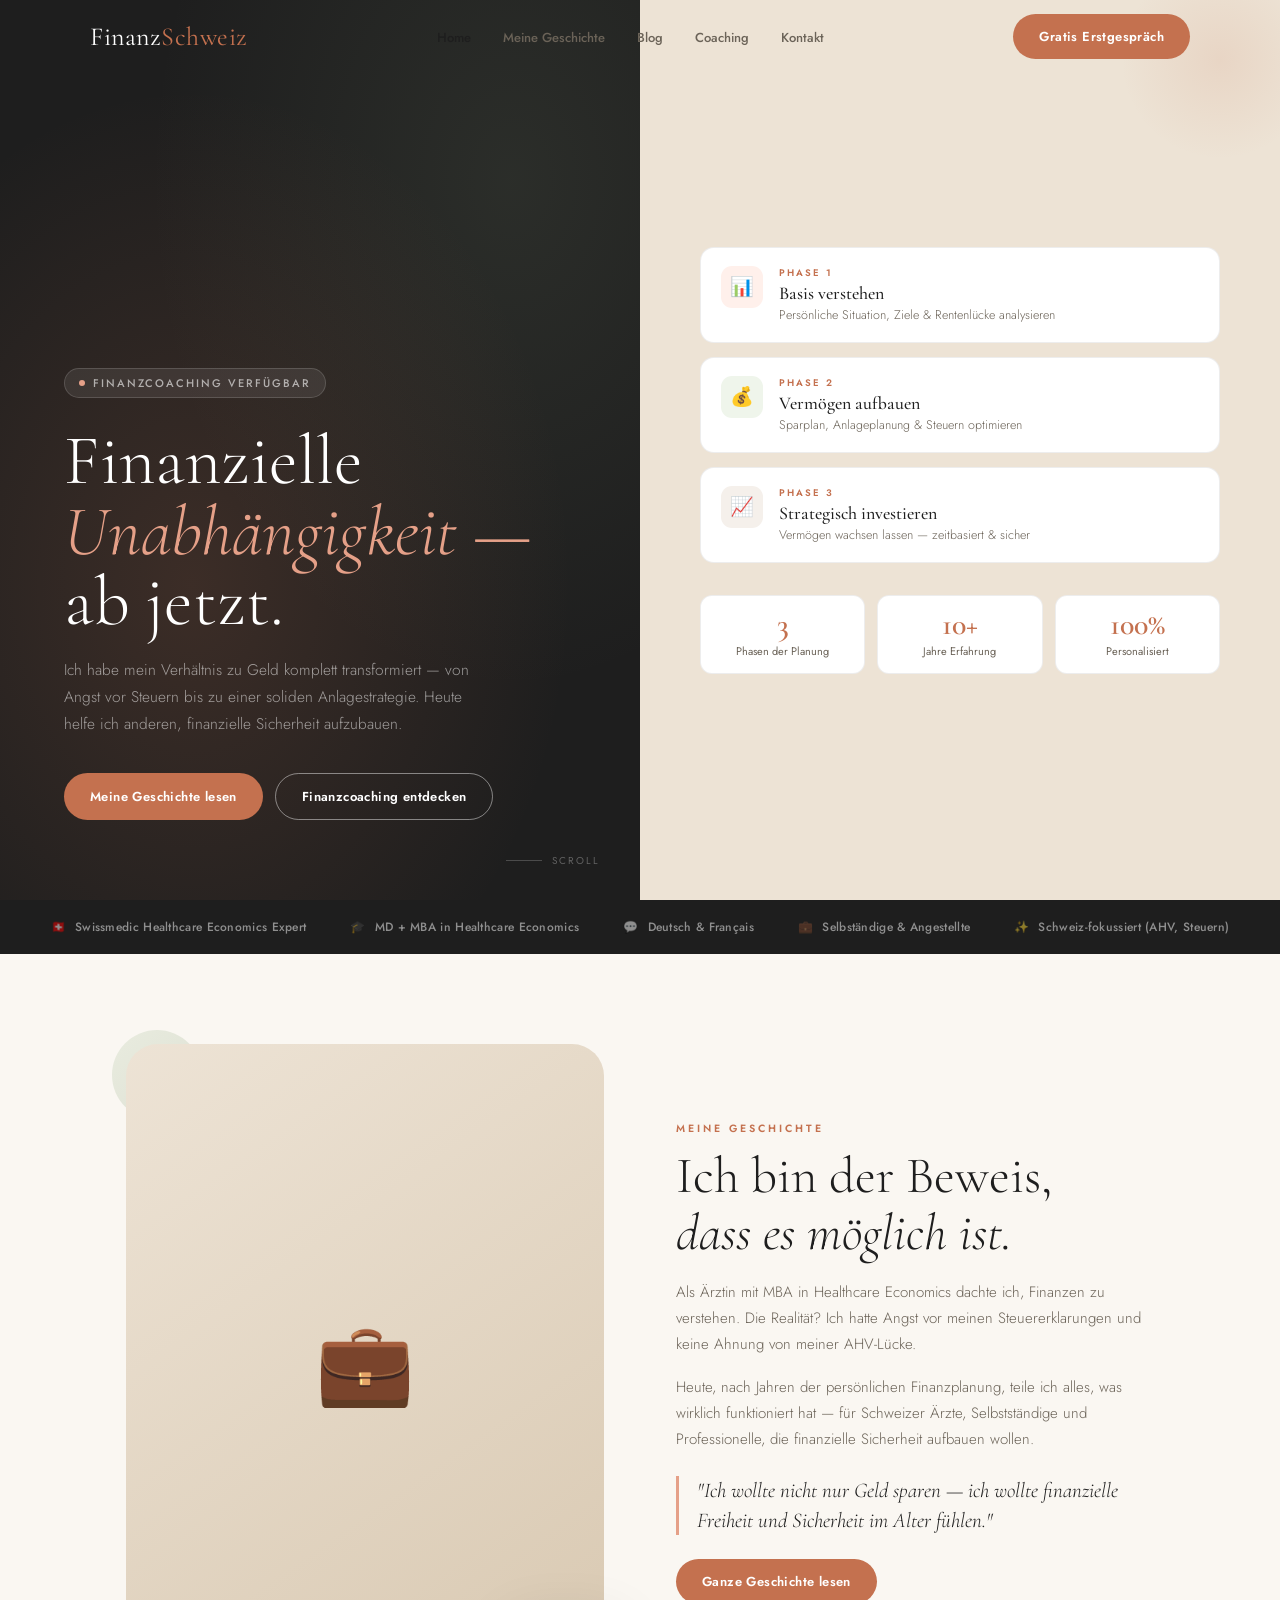
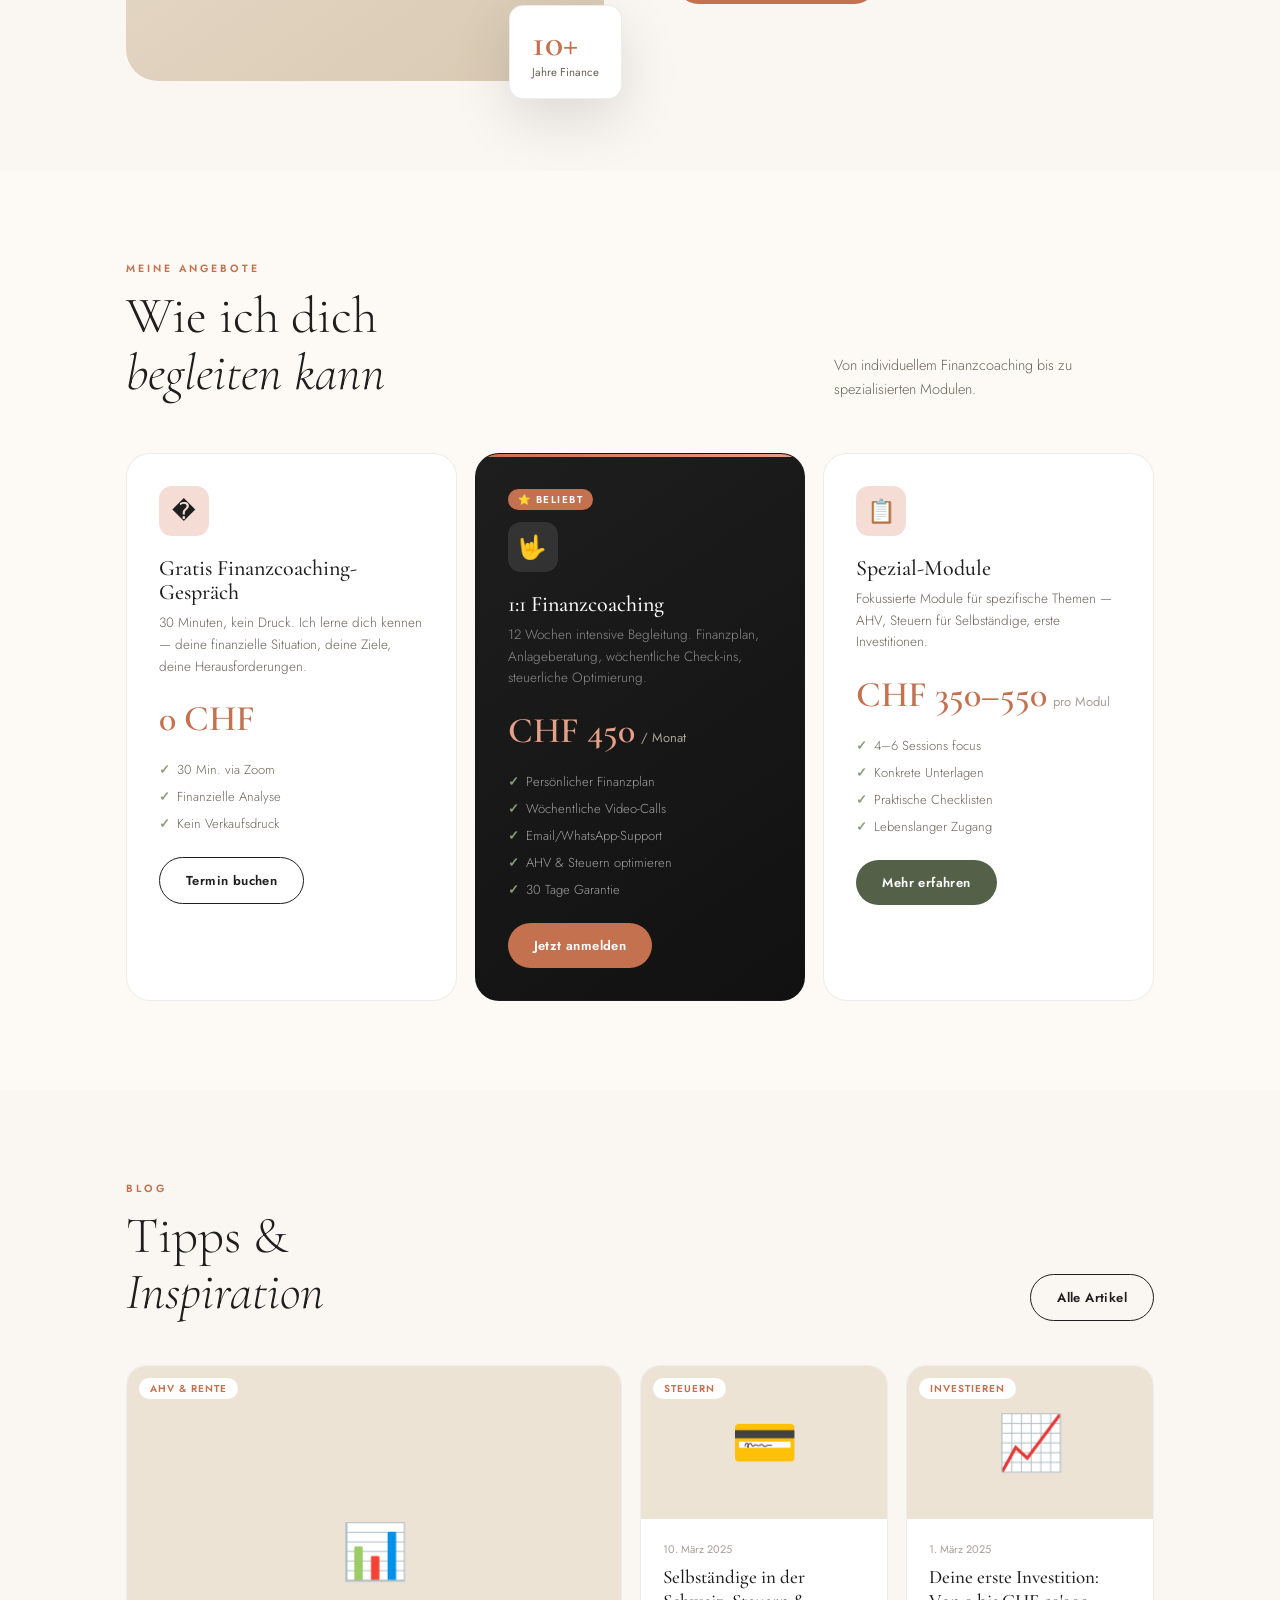
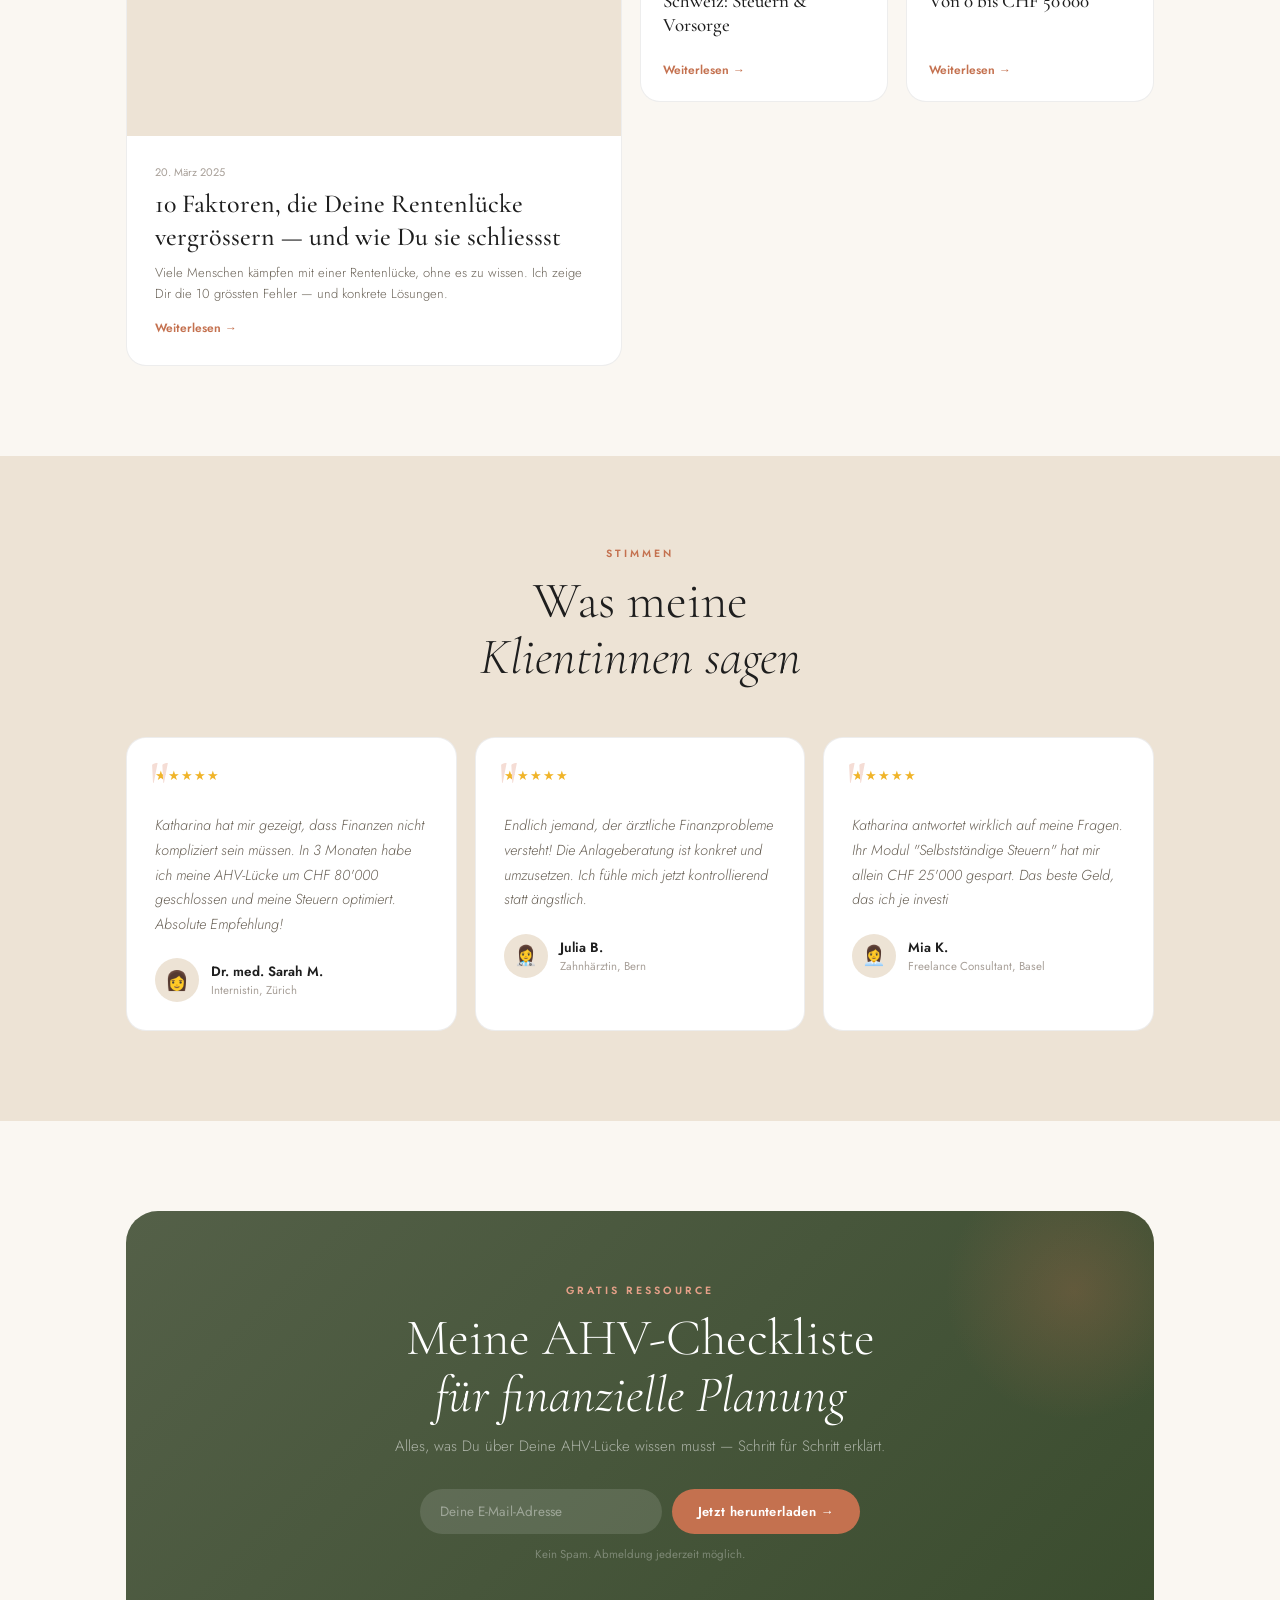
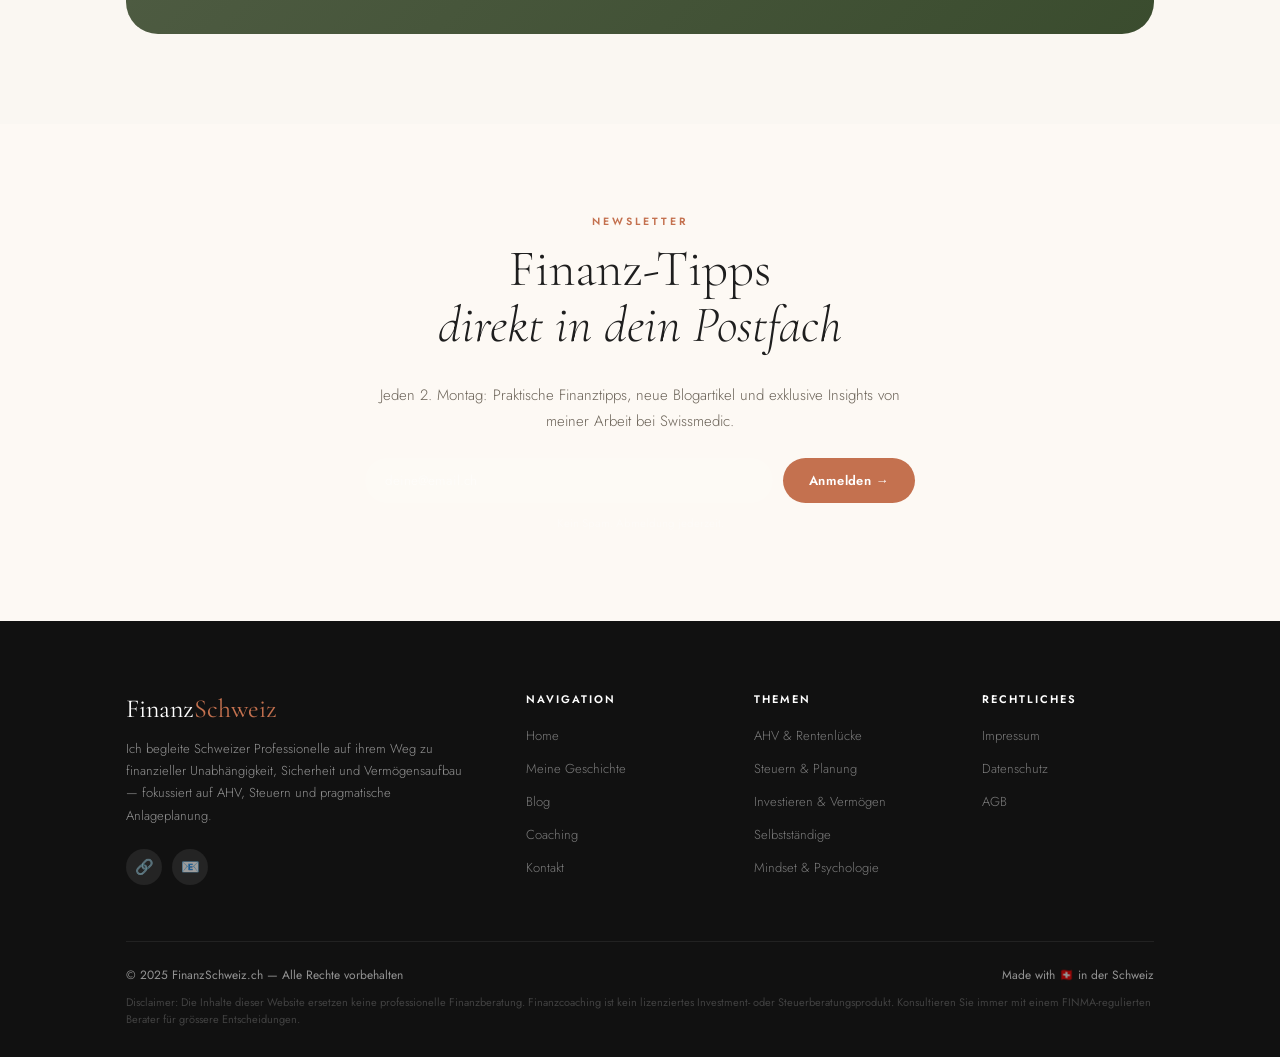
==== commit 8120aea2: "init" ====
--- a/index.html
+++ b/index.html
@@ -2,10 +2,10 @@
 <html lang="de">
 <head>
 <meta charset="UTF-8"/><meta name="viewport" content="width=device-width,initial-scale=1.0"/>
-<title>MamaFigur.ch — Gesund abnehmen vor, während & nach der Schwangerschaft</title>
-<meta name="description" content="Wie ich vor, während und nach der Schwangerschaft abgenommen habe – und wie ich andere Mamas dabei begleite. Coaching & Onlinekurse in der Schweiz."/>
-<meta name="keywords" content="abnehmen schwangerschaft, nach geburt abnehmen, postpartum coaching, mama abnehmen schweiz"/>
-<link rel="canonical" href="https://mamafigur.ch/"/>
+<title>FinanzSchweiz.ch — Persönliches Finanzcoaching für finanzielle Unabhängigkeit</title>
+<meta name="description" content="Finanzcoaching von Dr. Katharina Roten: Persönliche finanzielle Begleitung für Schweizer mit Fokus auf AHV, Altersvorsorge, Steuern und Vermögensaufbau."/>
+<meta name="keywords" content="Finanzcoaching Schweiz, AHV Rentenlücke, Altersvorsorge, Finanzplan, persönliche Finanzen"/>
+<link rel="canonical" href="https://finanzschweiz.ch/"/>
 <link rel="stylesheet" href="css/style.css"/>
 <link rel="preconnect" href="https://fonts.googleapis.com"/>
 <style>
@@ -74,7 +74,7 @@
 </head>
 <body>
 <nav class="nav"><div class="nav-inner">
-  <a href="index.html" class="logo">Mama<span>Figur</span></a>
+  <a href="index.html" class="logo">Finanz<span>Schweiz</span></a>
   <ul class="nav-links">
     <li><a href="index.html" class="active">Home</a></li>
     <li><a href="meine-geschichte.html">Meine Geschichte</a></li>
@@ -95,37 +95,37 @@
   <div class="hero-left">
     <div class="hero-bg"></div>
     <div class="hero-left-content">
-      <div class="pill"><span class="pill-dot"></span><span>Coaching verfügbar</span></div>
-      <h1 class="hero-title">Schlank &<br><em>stark —</em><br>als Mama.</h1>
-      <p class="hero-sub">Ich habe vor, während und nach meiner Schwangerschaft Gewicht verloren — mit Ernährungsplan, Bewegung und viel Liebe zu mir selbst. Heute begleite ich andere Mamas auf diesem Weg.</p>
+      <div class="pill"><span class="pill-dot"></span><span>Finanzcoaching verfügbar</span></div>
+      <h1 class="hero-title">Finanzielle<br><em>Unabhängigkeit —</em><br>ab jetzt.</h1>
+      <p class="hero-sub">Ich habe mein Verhältnis zu Geld komplett transformiert — von Angst vor Steuern bis zu einer soliden Anlagestrategie. Heute helfe ich anderen, finanzielle Sicherheit aufzubauen.</p>
       <div class="hero-btns">
         <a href="meine-geschichte.html" class="btn btn--primary">Meine Geschichte lesen</a>
-        <a href="coaching.html" class="btn btn--ghost">Coaching entdecken</a>
+        <a href="coaching.html" class="btn btn--ghost">Finanzcoaching entdecken</a>
       </div>
     </div>
     <div class="scroll-hint"><div class="scroll-line"></div><span>Scroll</span></div>
   </div>
   <div class="hero-right">
     <div class="phases" data-reveal>
-      <div class="phase p1"><div class="phase-icon">🤰</div><div><div class="phase-lbl">Phase 1</div><div class="phase-name">Vor der Schwangerschaft</div><div class="phase-desc">Bewusste Ernährung & Körpervorbereitung</div></div></div>
-      <div class="phase p2"><div class="phase-icon">💚</div><div><div class="phase-lbl">Phase 2</div><div class="phase-name">Während der Schwangerschaft</div><div class="phase-desc">Gesunde Gewichtskontrolle — sanft & sicher</div></div></div>
-      <div class="phase p3"><div class="phase-icon">👶</div><div><div class="phase-lbl">Phase 3</div><div class="phase-name">Nach der Geburt</div><div class="phase-desc">Zurück zu sich selbst — mit Energie & Stolz</div></div></div>
+      <div class="phase p1"><div class="phase-icon">📊</div><div><div class="phase-lbl">Phase 1</div><div class="phase-name">Basis verstehen</div><div class="phase-desc">Persönliche Situation, Ziele & Rentenlücke analysieren</div></div></div>
+      <div class="phase p2"><div class="phase-icon">💰</div><div><div class="phase-lbl">Phase 2</div><div class="phase-name">Vermögen aufbauen</div><div class="phase-desc">Sparplan, Anlageplanung & Steuern optimieren</div></div></div>
+      <div class="phase p3"><div class="phase-icon">📈</div><div><div class="phase-lbl">Phase 3</div><div class="phase-name">Strategisch investieren</div><div class="phase-desc">Vermögen wachsen lassen — zeitbasiert & sicher</div></div></div>
     </div>
     <div class="hero-stats">
-      <div class="hero-stat"><div class="hero-stat-n">3</div><div class="hero-stat-l">Phasen begleitet</div></div>
-      <div class="hero-stat"><div class="hero-stat-n">50+</div><div class="hero-stat-l">Mamas begleitet</div></div>
-      <div class="hero-stat"><div class="hero-stat-n">100%</div><div class="hero-stat-l">Pers. Methode</div></div>
+      <div class="hero-stat"><div class="hero-stat-n">3</div><div class="hero-stat-l">Phasen der Planung</div></div>
+      <div class="hero-stat"><div class="hero-stat-n">10+</div><div class="hero-stat-l">Jahre Erfahrung</div></div>
+      <div class="hero-stat"><div class="hero-stat-n">100%</div><div class="hero-stat-l">Personalisiert</div></div>
     </div>
   </div>
 </section>
 
 <!-- TRUST -->
 <div class="trust-bar">
-  <div class="trust-item"><span>🇨🇭</span> Basiert in der Schweiz</div>
-  <div class="trust-item"><span>🎓</span> Ausgebildete Ernährungsberaterin</div>
+  <div class="trust-item"><span>🇨🇭</span> Swissmedic Healthcare Economics Expert</div>
+  <div class="trust-item"><span>🎓</span> MD + MBA in Healthcare Economics</div>
   <div class="trust-item"><span>💬</span> Deutsch & Français</div>
-  <div class="trust-item"><span>🤱</span> Mama aus Erfahrung</div>
-  <div class="trust-item"><span>✨</span> Individuelle Begleitung</div>
+  <div class="trust-item"><span>💼</span> Selbständige & Angestellte</div>
+  <div class="trust-item"><span>✨</span> Schweiz-fokussiert (AHV, Steuern)</div>
 </div>
 
 <!-- STORY TEASER -->
@@ -134,15 +134,15 @@
     <div class="story-grid">
       <div class="story-img-wrap" data-reveal>
         <div class="story-accent"></div>
-        <div class="story-img">🌿</div>
-        <div class="story-badge"><div class="badge-n">3</div><div class="badge-t">Phasen · Eine Geschichte</div></div>
+        <div class="story-img">💼</div>
+        <div class="story-badge"><div class="badge-n">10+</div><div class="badge-t">Jahre Finance</div></div>
       </div>
       <div class="story-content" data-reveal data-delay="150">
         <span class="lbl" style="margin-bottom:12px">Meine Geschichte</span>
         <h2 style="margin-bottom:18px">Ich bin der Beweis,<br><em>dass es möglich ist.</em></h2>
-        <p>Als ich schwanger wurde, hatte ich viele Fragen — und noch mehr Unsicherheiten. Darf ich abnehmen? Wie ernähre ich mich richtig? Was passiert nach der Geburt mit meinem Körper?</p>
-        <p>Heute, nach drei intensiven Phasen der Transformation, teile ich alles, was wirklich funktioniert hat — ehrlich, wissenschaftlich fundiert und aus dem echten Leben.</p>
-        <div class="story-quote"><p>"Ich wollte nicht nur schlank sein — ich wollte mich stark, gesund und als Mutter vollständig fühlen."</p></div>
+        <p>Als Ärztin mit MBA in Healthcare Economics dachte ich, Finanzen zu verstehen. Die Realität? Ich hatte Angst vor meinen Steuererklarungen und keine Ahnung von meiner AHV-Lücke.</p>
+        <p>Heute, nach Jahren der persönlichen Finanzplanung, teile ich alles, was wirklich funktioniert hat — für Schweizer Ärzte, Selbstständige und Professionelle, die finanzielle Sicherheit aufbauen wollen.</p>
+        <div class="story-quote"><p>"Ich wollte nicht nur Geld sparen — ich wollte finanzielle Freiheit und Sicherheit im Alter fühlen."</p></div>
         <a href="meine-geschichte.html" class="btn btn--primary">Ganze Geschichte lesen</a>
       </div>
     </div>
@@ -153,13 +153,13 @@
 <section class="section section--alt">
   <div class="container">
     <div style="display:flex;justify-content:space-between;align-items:flex-end;margin-bottom:52px;flex-wrap:wrap;gap:20px">
-      <div><span class="lbl" style="margin-bottom:12px">Angebote</span><h2>Wie ich dich<br><em>begleiten kann</em></h2></div>
-      <p style="font-size:14.5px;color:var(--mid);font-weight:300;max-width:320px;line-height:1.65">Von der 1:1-Begleitung bis zum flexiblen Onlinekurs.</p>
+      <div><span class="lbl" style="margin-bottom:12px">Meine Angebote</span><h2>Wie ich dich<br><em>begleiten kann</em></h2></div>
+      <p style="font-size:14.5px;color:var(--mid);font-weight:300;max-width:320px;line-height:1.65">Von individuellem Finanzcoaching bis zu spezialisierten Modulen.</p>
     </div>
     <div class="services-grid">
-      <div class="svc" data-reveal><div class="svc-icon">📋</div><h3>Gratis Erstgespräch</h3><p>30 Minuten, kein Druck. Ich lerne dich kennen — deine Situation, deine Ziele.</p><div class="svc-price"><span class="svc-price-n">0 CHF</span></div><ul class="svc-feats"><li class="svc-feat">30 Min. via Zoom</li><li class="svc-feat">Individuelle Analyse</li><li class="svc-feat">Kein Verkaufsdruck</li></ul><a href="kontakt.html" class="btn btn--outline">Termin buchen</a></div>
-      <div class="svc svc--dark" data-reveal data-delay="100"><span class="svc-badge">⭐ Beliebt</span><div class="svc-icon">🤝</div><h3>1:1 Coaching</h3><p>8 Wochen intensive Begleitung. Ernährungsplan, Bewegungsprogramm, wöchentliche Check-ins.</p><div class="svc-price"><span class="svc-price-n">CHF 390</span><span class="svc-price-p">/ Monat</span></div><ul class="svc-feats"><li class="svc-feat">Persönlicher Ernährungsplan</li><li class="svc-feat">Wöchentliche Video-Calls</li><li class="svc-feat">WhatsApp-Support</li><li class="svc-feat">Workout-Programm</li><li class="svc-feat">14 Tage Garantie</li></ul><a href="coaching.html" class="btn btn--primary">Jetzt anmelden</a></div>
-      <div class="svc" data-reveal data-delay="200"><div class="svc-icon">💻</div><h3>Online Kurs</h3><p>Die komplette Methode in 6 Wochen — auf dein eigenes Tempo.</p><div class="svc-price"><span class="svc-price-n">CHF 247</span><span class="svc-price-p">einmalig</span></div><ul class="svc-feats"><li class="svc-feat">6 Module à 4 Videos</li><li class="svc-feat">Rezepte & Einkaufslisten</li><li class="svc-feat">Private Community</li><li class="svc-feat">Lebenslanger Zugang</li></ul><a href="coaching.html" class="btn btn--sage">Zum Kurs</a></div>
+      <div class="svc" data-reveal><div class="svc-icon">�</div><h3>Gratis Finanzcoaching-Gespräch</h3><p>30 Minuten, kein Druck. Ich lerne dich kennen — deine finanzielle Situation, deine Ziele, deine Herausforderungen.</p><div class="svc-price"><span class="svc-price-n">0 CHF</span></div><ul class="svc-feats"><li class="svc-feat">30 Min. via Zoom</li><li class="svc-feat">Finanzielle Analyse</li><li class="svc-feat">Kein Verkaufsdruck</li></ul><a href="kontakt.html" class="btn btn--outline">Termin buchen</a></div>
+      <div class="svc svc--dark" data-reveal data-delay="100"><span class="svc-badge">⭐ Beliebt</span><div class="svc-icon">🤟</div><h3>1:1 Finanzcoaching</h3><p>12 Wochen intensive Begleitung. Finanzplan, Anlageberatung, wöchentliche Check-ins, steuerliche Optimierung.</p><div class="svc-price"><span class="svc-price-n">CHF 450</span><span class="svc-price-p">/ Monat</span></div><ul class="svc-feats"><li class="svc-feat">Persönlicher Finanzplan</li><li class="svc-feat">Wöchentliche Video-Calls</li><li class="svc-feat">Email/WhatsApp-Support</li><li class="svc-feat">AHV & Steuern optimieren</li><li class="svc-feat">30 Tage Garantie</li></ul><a href="coaching.html" class="btn btn--primary">Jetzt anmelden</a></div>
+      <div class="svc" data-reveal data-delay="200"><div class="svc-icon">📋</div><h3>Spezial-Module</h3><p>Fokussierte Module für spezifische Themen — AHV, Steuern für Selbständige, erste Investitionen.</p><div class="svc-price"><span class="svc-price-n">CHF 350–550</span><span class="svc-price-p">pro Modul</span></div><ul class="svc-feats"><li class="svc-feat">4–6 Sessions focus</li><li class="svc-feat">Konkrete Unterlagen</li><li class="svc-feat">Praktische Checklisten</li><li class="svc-feat">Lebenslanger Zugang</li></ul><a href="coaching.html" class="btn btn--sage">Mehr erfahren</a></div>
     </div>
   </div>
 </section>
@@ -168,33 +168,33 @@
 <section class="section">
   <div class="container">
     <div style="display:flex;justify-content:space-between;align-items:flex-end;margin-bottom:44px;flex-wrap:wrap;gap:16px">
-      <div><span class="lbl" style="margin-bottom:12px">Blog</span><h2>Wissen &<br><em>Inspiration</em></h2></div>
+      <div><span class="lbl" style="margin-bottom:12px">Blog</span><h2>Tipps &<br><em>Inspiration</em></h2></div>
       <a href="blog.html" class="btn btn--outline">Alle Artikel</a>
     </div>
     <div class="blog-grid">
       <div class="blog-card blog-feat" data-reveal>
-        <div class="blog-img" style="aspect-ratio:4/3">🥗<span class="blog-cat">Ernährung</span></div>
+        <div class="blog-img" style="aspect-ratio:4/3">📊<span class="blog-cat">AHV & Rente</span></div>
         <div class="blog-body">
-          <div class="blog-date">15. März 2025</div>
-          <h3>Wie ich während der Schwangerschaft abgenommen habe — meine ehrliche Geschichte</h3>
-          <p class="excerpt">Alle sagten mir, es sei unmöglich. Ich habe es trotzdem gemacht — gesund und mit Freude am Essen. Hier ist alles, was wirklich funktioniert hat...</p>
-          <a href="articles/abnehmen-schwangerschaft.html" class="read-more">Weiterlesen</a>
+          <div class="blog-date">20. März 2025</div>
+          <h3>10 Faktoren, die Deine Rentenlücke vergrössern — und wie Du sie schliessst</h3>
+          <p class="excerpt">Viele Menschen kämpfen mit einer Rentenlücke, ohne es zu wissen. Ich zeige Dir die 10 grössten Fehler — und konkrete Lösungen.</p>
+          <a href="articles/rentenluecke-10-faktoren.html" class="read-more">Weiterlesen</a>
         </div>
       </div>
       <div class="blog-card" data-reveal data-delay="100">
-        <div class="blog-img">💪<span class="blog-cat">Training</span></div>
+        <div class="blog-img">💳<span class="blog-cat">Steuern</span></div>
         <div class="blog-body">
-          <div class="blog-date">2. März 2025</div>
-          <h3>Sport nach der Geburt: Wann kann ich anfangen?</h3>
-          <a href="articles/sport-nach-geburt.html" class="read-more">Weiterlesen</a>
+          <div class="blog-date">10. März 2025</div>
+          <h3>Selbständige in der Schweiz: Steuern & Vorsorge</h3>
+          <a href="articles/selbststaendige-steuern-vorsorge.html" class="read-more">Weiterlesen</a>
         </div>
       </div>
       <div class="blog-card" data-reveal data-delay="200">
-        <div class="blog-img">👶<span class="blog-cat">Postpartum</span></div>
+        <div class="blog-img">📈<span class="blog-cat">Investieren</span></div>
         <div class="blog-body">
-          <div class="blog-date">20. Feb. 2025</div>
-          <h3>5 Tipps: Abnehmen mit Baby im Alltag</h3>
-          <a href="articles/abnehmen-mit-baby.html" class="read-more">Weiterlesen</a>
+          <div class="blog-date">1. März 2025</div>
+          <h3>Deine erste Investition: Von 0 bis CHF 50'000</h3>
+          <a href="articles/erste-investition.html" class="read-more">Weiterlesen</a>
         </div>
       </div>
     </div>
@@ -204,11 +204,11 @@
 <!-- TESTIMONIALS -->
 <section class="section section--sand">
   <div class="container">
-    <div class="section-hd centered"><span class="lbl">Stimmen</span><h2 style="margin-top:10px">Was Mamas<br><em>über mich sagen</em></h2></div>
+    <div class="section-hd centered"><span class="lbl">Stimmen</span><h2 style="margin-top:10px">Was meine<br><em>Klientinnen sagen</em></h2></div>
     <div class="testi-grid">
-      <div class="testi" data-reveal><div class="testi-stars">★★★★★</div><p class="testi-text">In 8 Wochen 7 kg verloren — mit einem 4 Monate alten Baby. Ich hätte es nie gedacht. Lisa hat mir gezeigt, dass es nicht um Perfektion geht, sondern um Kontinuität.</p><div class="testi-author"><div class="testi-avatar">👩</div><div><div class="testi-name">Sarah M.</div><div class="testi-meta">Mama von Lena, 7 Mon. · Zürich</div></div></div></div>
-      <div class="testi" data-reveal data-delay="100"><div class="testi-stars">★★★★★</div><p class="testi-text">Endlich jemand, der meinen Alltag mit Baby versteht! Die Rezepte sind schnell, lecker und die Übungen schaffbar mit Kleinkind im Arm. Absolute Empfehlung!</p><div class="testi-author"><div class="testi-avatar">👩‍🦱</div><div><div class="testi-name">Julia B.</div><div class="testi-meta">Mama von Noah, 4 Mon. · Bern</div></div></div></div>
-      <div class="testi" data-reveal data-delay="200"><div class="testi-stars">★★★★★</div><p class="testi-text">Lisa antwortet wirklich auf WhatsApp. Ich fühlte mich nie allein. Das 1:1 Coaching war das Beste, was ich für mich getan habe nach der Geburt.</p><div class="testi-author"><div class="testi-avatar">👩‍🦰</div><div><div class="testi-name">Mia K.</div><div class="testi-meta">Mama von Ella, 11 Mon. · Basel</div></div></div></div>
+      <div class="testi" data-reveal><div class="testi-stars">★★★★★</div><p class="testi-text">Katharina hat mir gezeigt, dass Finanzen nicht kompliziert sein müssen. In 3 Monaten habe ich meine AHV-Lücke um CHF 80'000 geschlossen und meine Steuern optimiert. Absolute Empfehlung!</p><div class="testi-author"><div class="testi-avatar">👩</div><div><div class="testi-name">Dr. med. Sarah M.</div><div class="testi-meta">Internistin, Zürich</div></div></div></div>
+      <div class="testi" data-reveal data-delay="100"><div class="testi-stars">★★★★★</div><p class="testi-text">Endlich jemand, der ärztliche Finanzprobleme versteht! Die Anlageberatung ist konkret und umzusetzen. Ich fühle mich jetzt kontrollierend statt ängstlich.</p><div class="testi-author"><div class="testi-avatar">👩‍⚕️</div><div><div class="testi-name">Julia B.</div><div class="testi-meta">Zahnhärztin, Bern</div></div></div></div>
+      <div class="testi" data-reveal data-delay="200"><div class="testi-stars">★★★★★</div><p class="testi-text">Katharina antwortet wirklich auf meine Fragen. Ihr Modul "Selbstständige Steuern" hat mir allein CHF 25'000 gespart. Das beste Geld, das ich je investi</p><div class="testi-author"><div class="testi-avatar">👩‍💼</div><div><div class="testi-name">Mia K.</div><div class="testi-meta">Freelance Consultant, Basel</div></div></div></div>
     </div>
   </div>
 </section>
@@ -218,8 +218,8 @@
   <div class="container">
     <div class="optin" data-reveal>
       <span class="lbl">Gratis Ressource</span>
-      <h2>Mein 7-Tage Ernährungsplan<br><em>für frische Mamas</em></h2>
-      <p class="optin-sub">Wochenplan, Einkaufsliste & 3 schnelle Rezepte — kostenlos herunterladen.</p>
+      <h2>Meine AHV-Checkliste<br><em>für finanzielle Planung</em></h2>
+      <p class="optin-sub">Alles, was Du über Deine AHV-Lücke wissen musst — Schritt für Schritt erklärt.</p>
       <form class="optin-form" action="https://formspree.io/f/YOURFORMID" method="POST">
         <input type="email" name="email" placeholder="Deine E-Mail-Adresse" required/>
         <input type="hidden" name="_subject" value="Neues Freebie-Abonnement"/>
@@ -230,30 +230,30 @@
   </div>
 </section>
 
-<!-- INSTAGRAM -->
+<!-- NEWSLETTER -->
 <section class="section section--alt">
   <div class="container">
-    <div class="section-hd centered" style="margin-bottom:28px"><span class="lbl">Instagram</span><h2 style="margin-top:10px">Folge mir auf<br><em>@mamafigur</em></h2></div>
-    <div class="insta-grid">
-      <div class="insta-item">🥗<div class="insta-ov">❤️</div></div>
-      <div class="insta-item">🏃‍♀️<div class="insta-ov">❤️</div></div>
-      <div class="insta-item">👶<div class="insta-ov">❤️</div></div>
-      <div class="insta-item">🌿<div class="insta-ov">❤️</div></div>
-      <div class="insta-item">💚<div class="insta-ov">❤️</div></div>
-      <div class="insta-item">✨<div class="insta-ov">❤️</div></div>
+    <div class="section-hd centered" style="margin-bottom:28px"><span class="lbl">Newsletter</span><h2 style="margin-top:10px">Finanz-Tipps<br><em>direkt in dein Postfach</em></h2></div>
+    <div style="max-width:550px;margin:0 auto;text-align:center">
+      <p style="font-size:15px;color:var(--mid);margin-bottom:24px;font-weight:300;line-height:1.75">Jeden 2. Montag: Praktische Finanztipps, neue Blogartikel und exklusive Insights von meiner Arbeit bei Swissmedic.</p>
+      <form class="optin-form" action="https://formspree.io/f/YOURFORMID" method="POST" style="display:flex;gap:10px;max-width:100%">
+        <input type="email" name="email" placeholder="deine@email.ch" required style="flex:1"/>
+        <button type="submit" class="btn btn--primary">Anmelden →</button>
+      </form>
+      <p class="optin-note">Kein Spam. Abmeldung jederzeit.</p>
     </div>
   </div>
 </section>
 
 <footer><div class="container">
   <div class="footer-grid">
-    <div class="footer-brand"><a href="index.html" class="footer-logo">Mama<span>Figur</span></a><p>Ich begleite junge Mamas in der Schweiz auf ihrem Weg zu mehr Wohlbefinden, Energie und Körpergefühl — vor, während und nach der Schwangerschaft.</p><div class="footer-social"><a href="#" title="Instagram">📸</a><a href="#" title="Pinterest">📌</a><a href="#" title="Facebook">📘</a></div></div>
+    <div class="footer-brand"><a href="index.html" class="footer-logo">Finanz<span>Schweiz</span></a><p>Ich begleite Schweizer Professionelle auf ihrem Weg zu finanzieller Unabhängigkeit, Sicherheit und Vermögensaufbau — fokussiert auf AHV, Steuern und pragmatische Anlageplanung.</p><div class="footer-social"><a href="#" title="LinkedIn">🔗</a><a href="#" title="Email">📧</a></div></div>
     <div class="footer-col"><h4>Navigation</h4><ul><li><a href="index.html">Home</a></li><li><a href="meine-geschichte.html">Meine Geschichte</a></li><li><a href="blog.html">Blog</a></li><li><a href="coaching.html">Coaching</a></li><li><a href="kontakt.html">Kontakt</a></li></ul></div>
-    <div class="footer-col"><h4>Themen</h4><ul><li><a href="articles/abnehmen-schwangerschaft.html">Schwangerschaft</a></li><li><a href="articles/nach-geburt-abnehmen.html">Nach der Geburt</a></li><li><a href="articles/ernaehrungsplan.html">Ernährung</a></li><li><a href="articles/sport-nach-geburt.html">Training</a></li><li><a href="articles/abnehmen-mit-baby.html">Tipps & Tricks</a></li></ul></div>
+    <div class="footer-col"><h4>Themen</h4><ul><li><a href="blog.html">AHV & Rentenlücke</a></li><li><a href="blog.html">Steuern & Planung</a></li><li><a href="blog.html">Investieren & Vermögen</a></li><li><a href="blog.html">Selbstständige</a></li><li><a href="blog.html">Mindset & Psychologie</a></li></ul></div>
     <div class="footer-col"><h4>Rechtliches</h4><ul><li><a href="kontakt.html#impressum">Impressum</a></li><li><a href="kontakt.html#datenschutz">Datenschutz</a></li><li><a href="kontakt.html">AGB</a></li></ul></div>
   </div>
-  <div class="footer-bottom"><span>© 2025 MamaFigur.ch — Alle Rechte vorbehalten</span><span>Made with 💚 in der Schweiz</span></div>
-  <p class="footer-disc">Hinweis: Die Inhalte dieser Website ersetzen keine medizinische Beratung. Bei gesundheitlichen Fragen wende dich bitte an deine Ärztin oder deinen Arzt.</p>
+  <div class="footer-bottom"><span>© 2025 FinanzSchweiz.ch — Alle Rechte vorbehalten</span><span>Made with 🇨🇭 in der Schweiz</span></div>
+  <p class="footer-disc">Disclaimer: Die Inhalte dieser Website ersetzen keine professionelle Finanzberatung. Finanzcoaching ist kein lizenziertes Investment- oder Steuerberatungsprodukt. Konsultieren Sie immer mit einem FINMA-regulierten Berater für grössere Entscheidungen.</p>
 </div></footer>
 <script src="js/main.js"></script>
 </body></html>
--- a/css/style.css
+++ b/css/style.css
@@ -39,8 +39,9 @@
 .nav{position:fixed;top:0;left:0;right:0;z-index:100;padding:0 36px;transition:var(--tr)}
 .nav.scrolled{background:rgba(250,247,242,.96);backdrop-filter:blur(16px);border-bottom:1px solid var(--border);box-shadow:var(--sh-sm)}
 .nav-inner{max-width:1100px;margin:0 auto;height:72px;display:flex;align-items:center;justify-content:space-between}
-.logo{font-family:var(--fd);font-size:26px;font-weight:400;letter-spacing:.5px;color:var(--coal)}
+.logo{font-family:var(--fd);font-size:26px;font-weight:400;letter-spacing:.5px;color:#fff}
 .logo span{color:var(--terra)}
+.nav.scrolled .logo{color:var(--coal)}
 .nav-links{display:flex;gap:32px;align-items:center}
 .nav-links a{font-size:13px;font-weight:500;color:var(--mid);transition:color var(--tr)}
 .nav-links a:hover,.nav-links a.active{color:var(--coal)}
